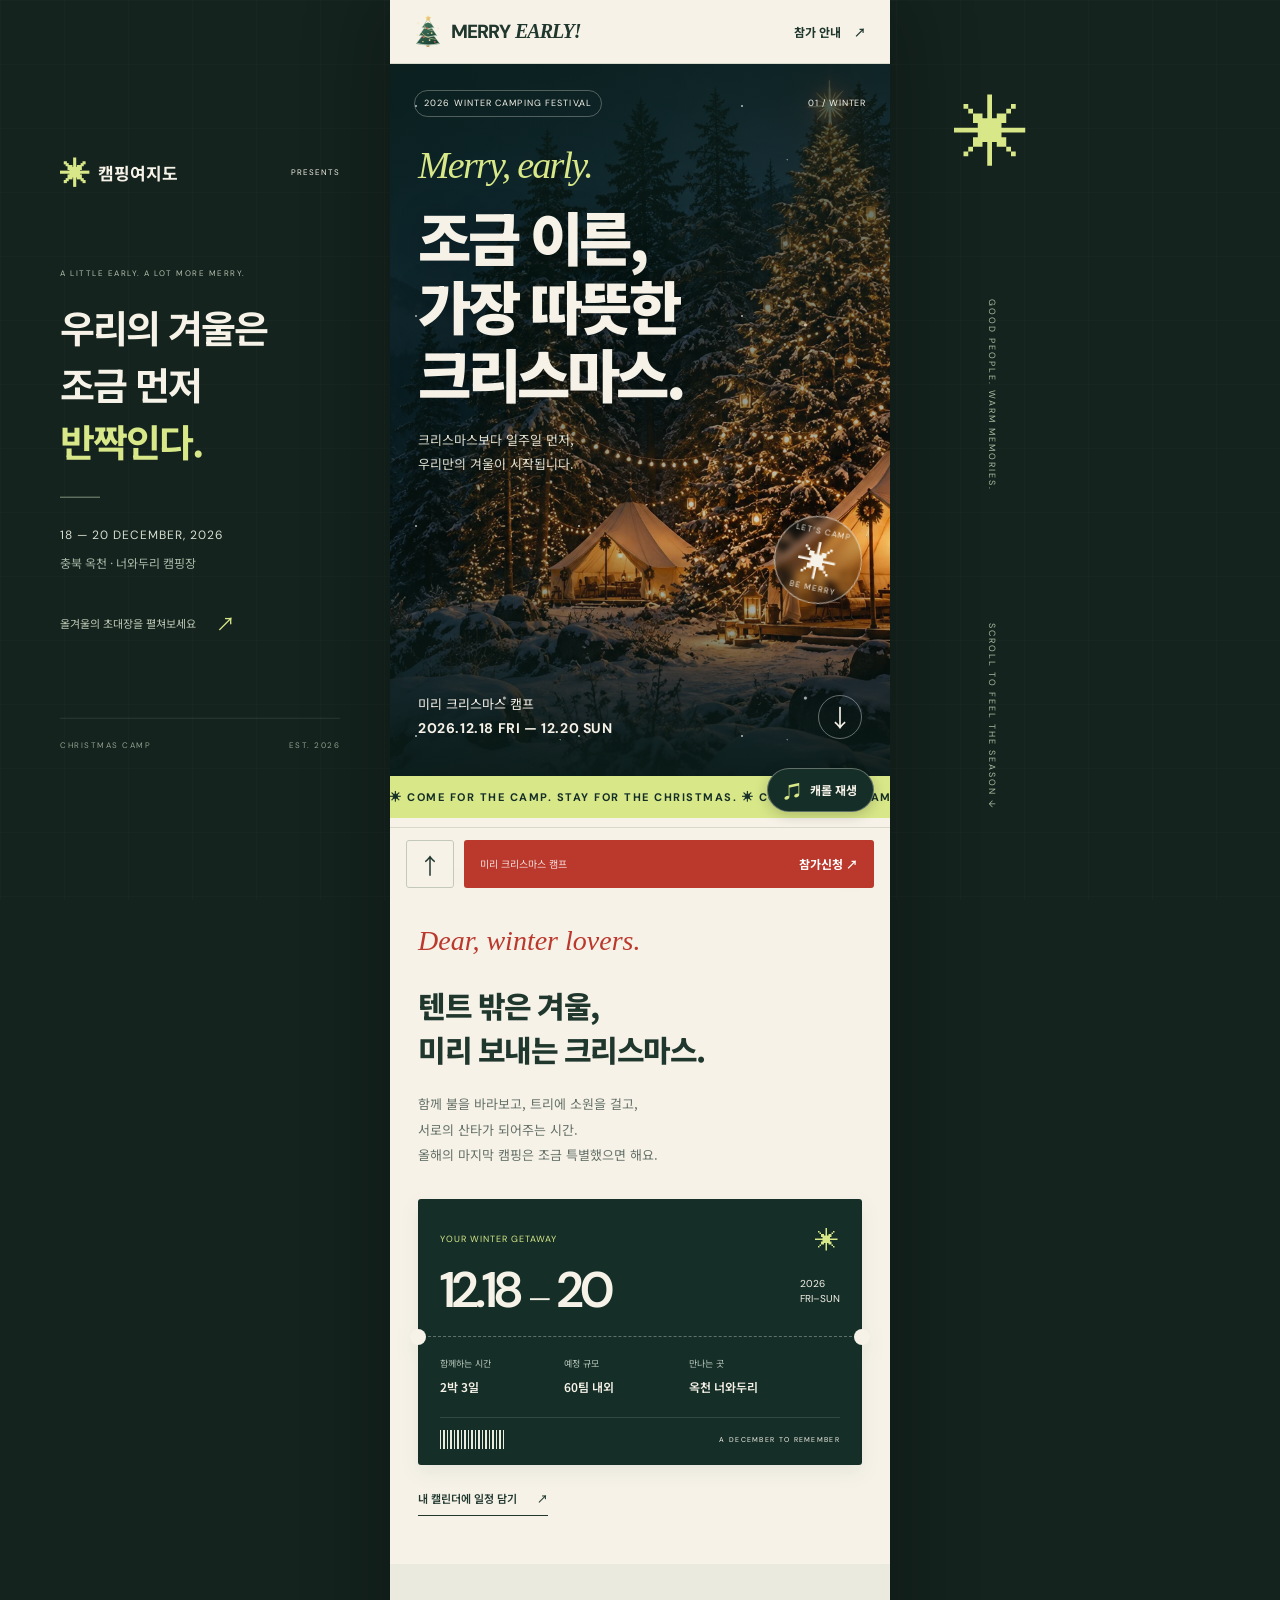
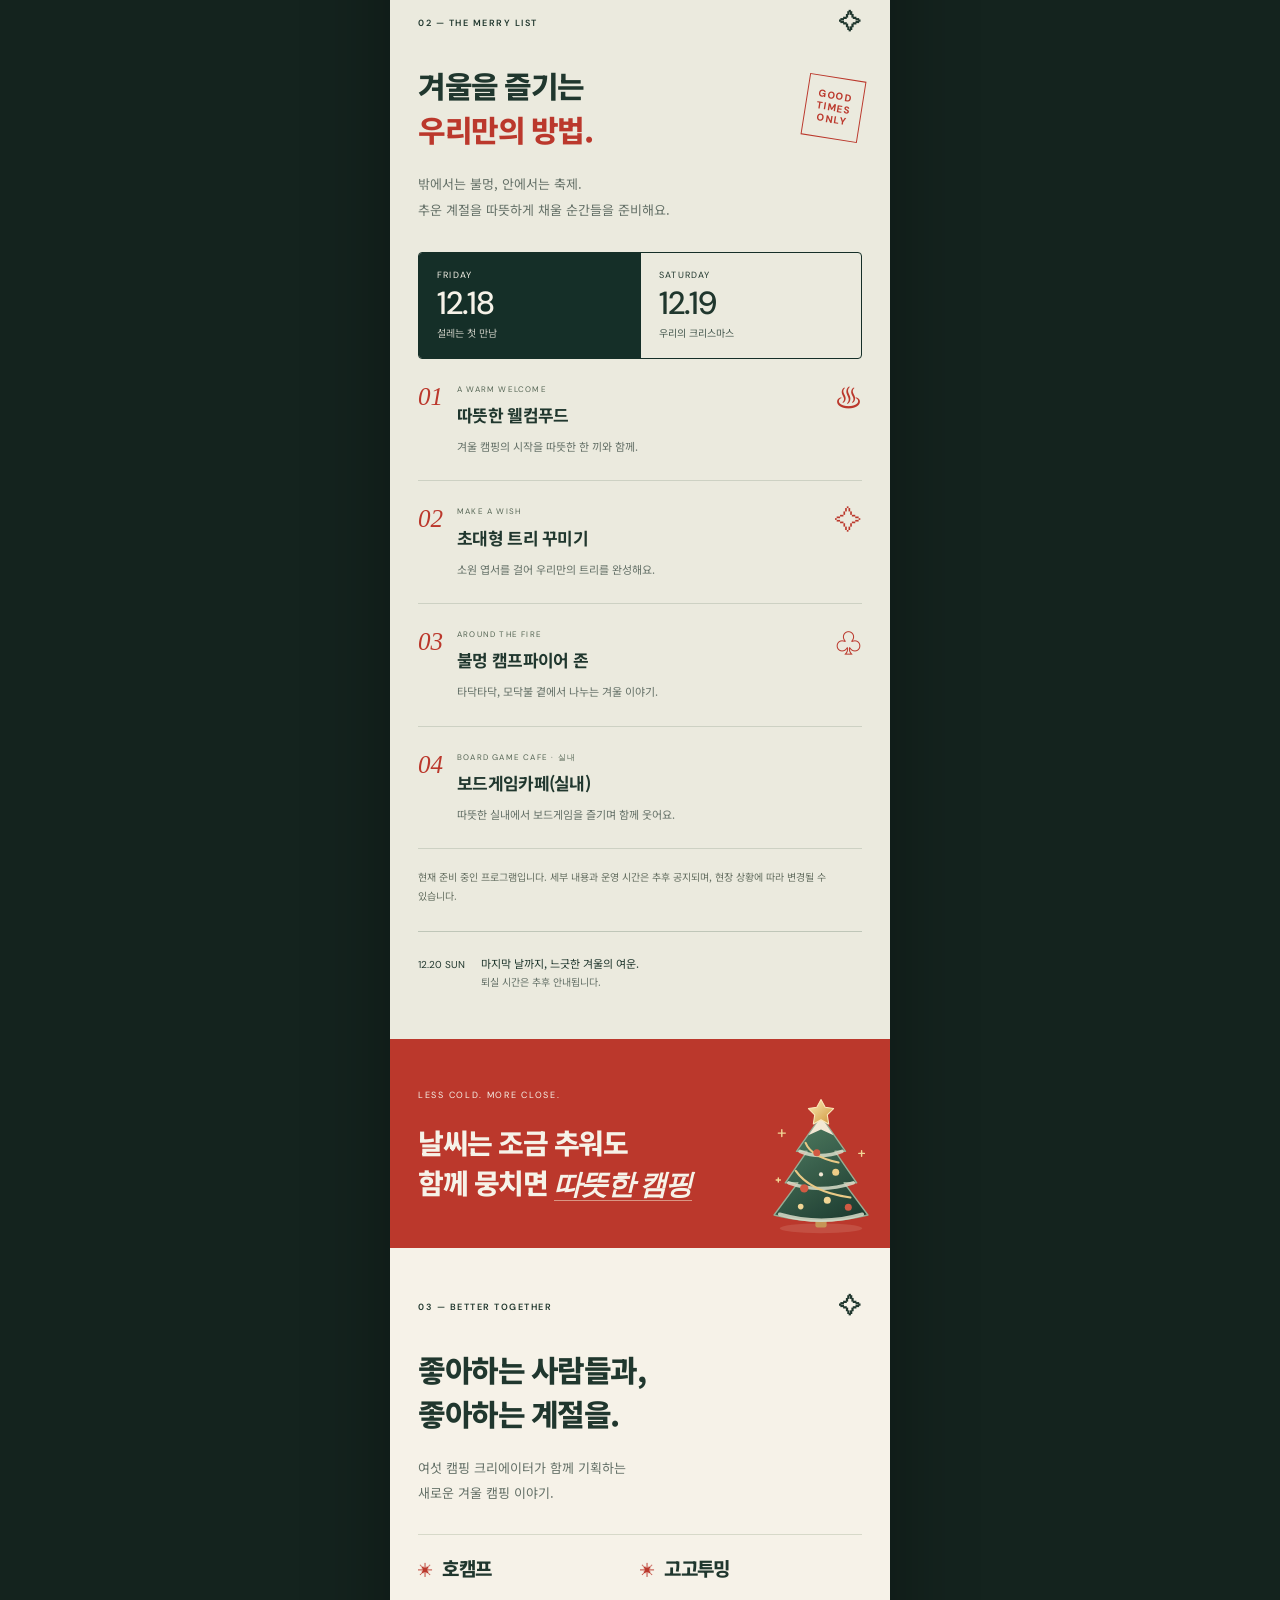
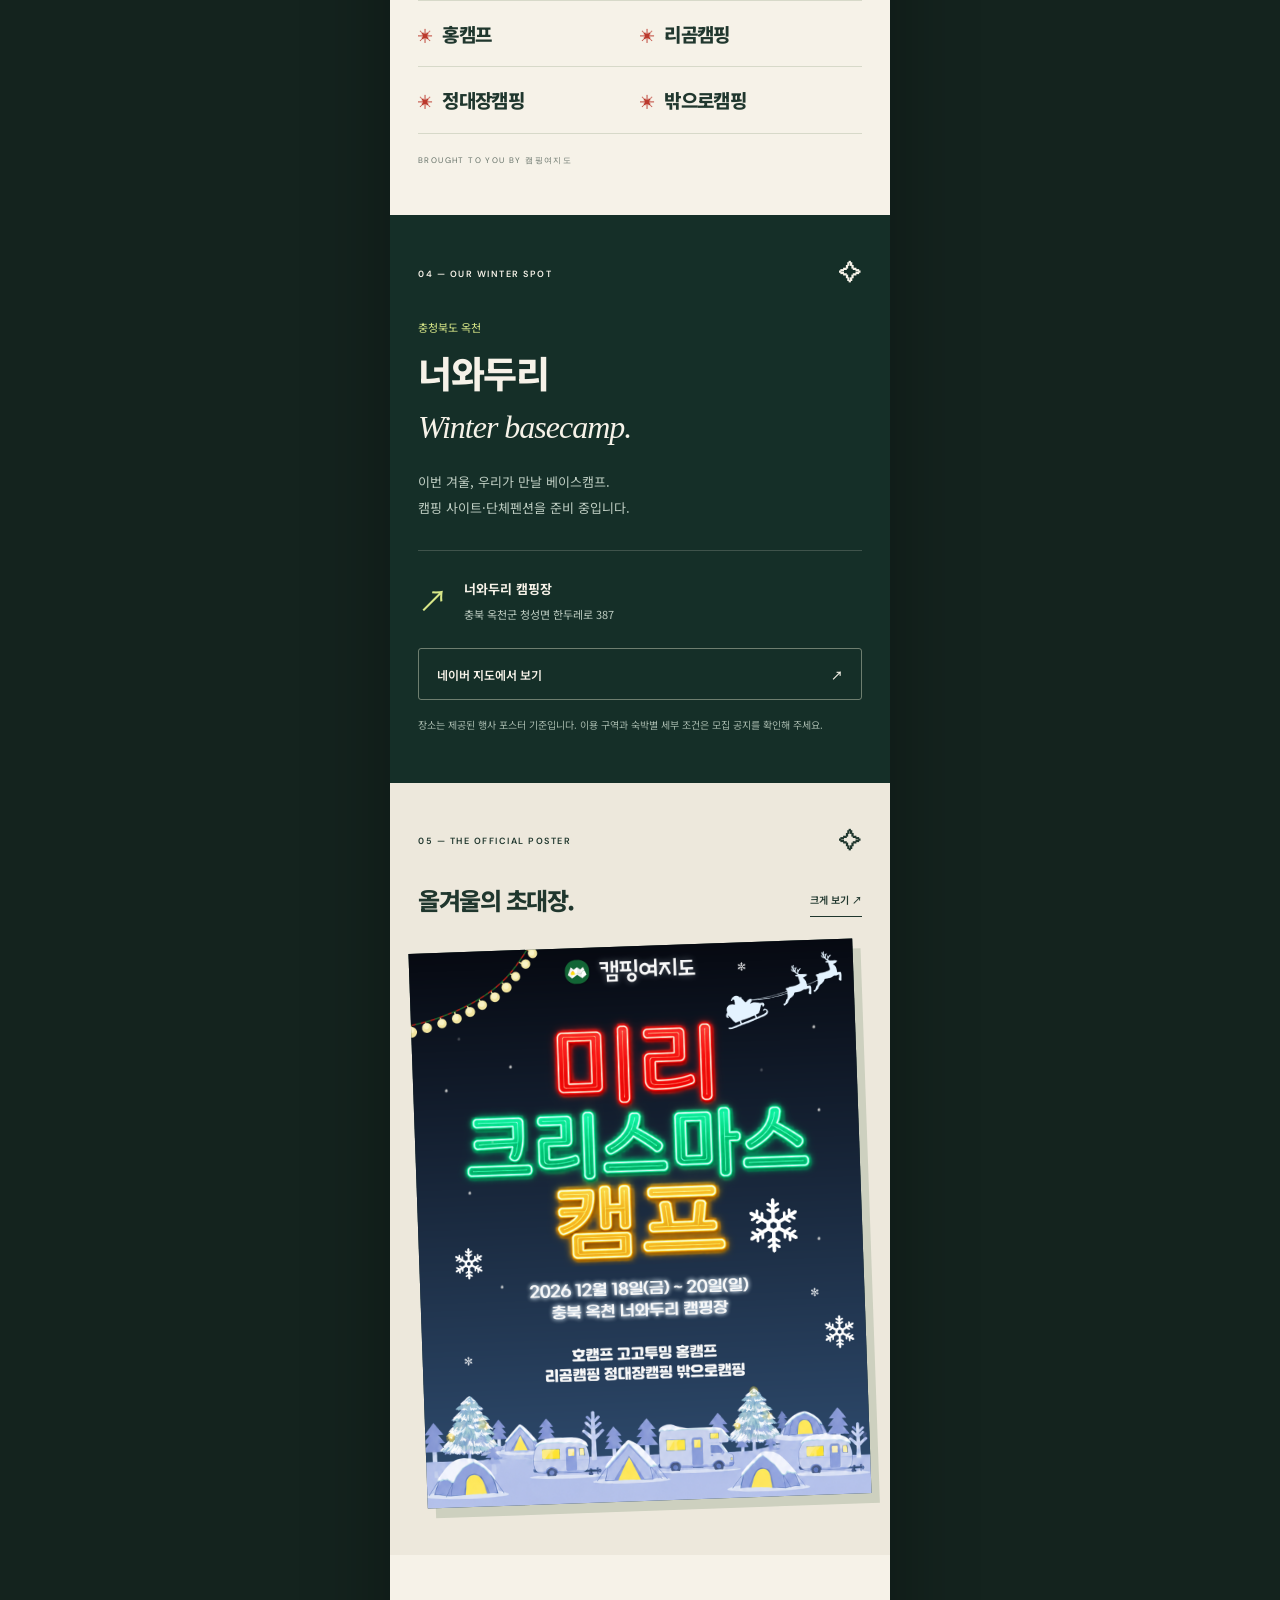
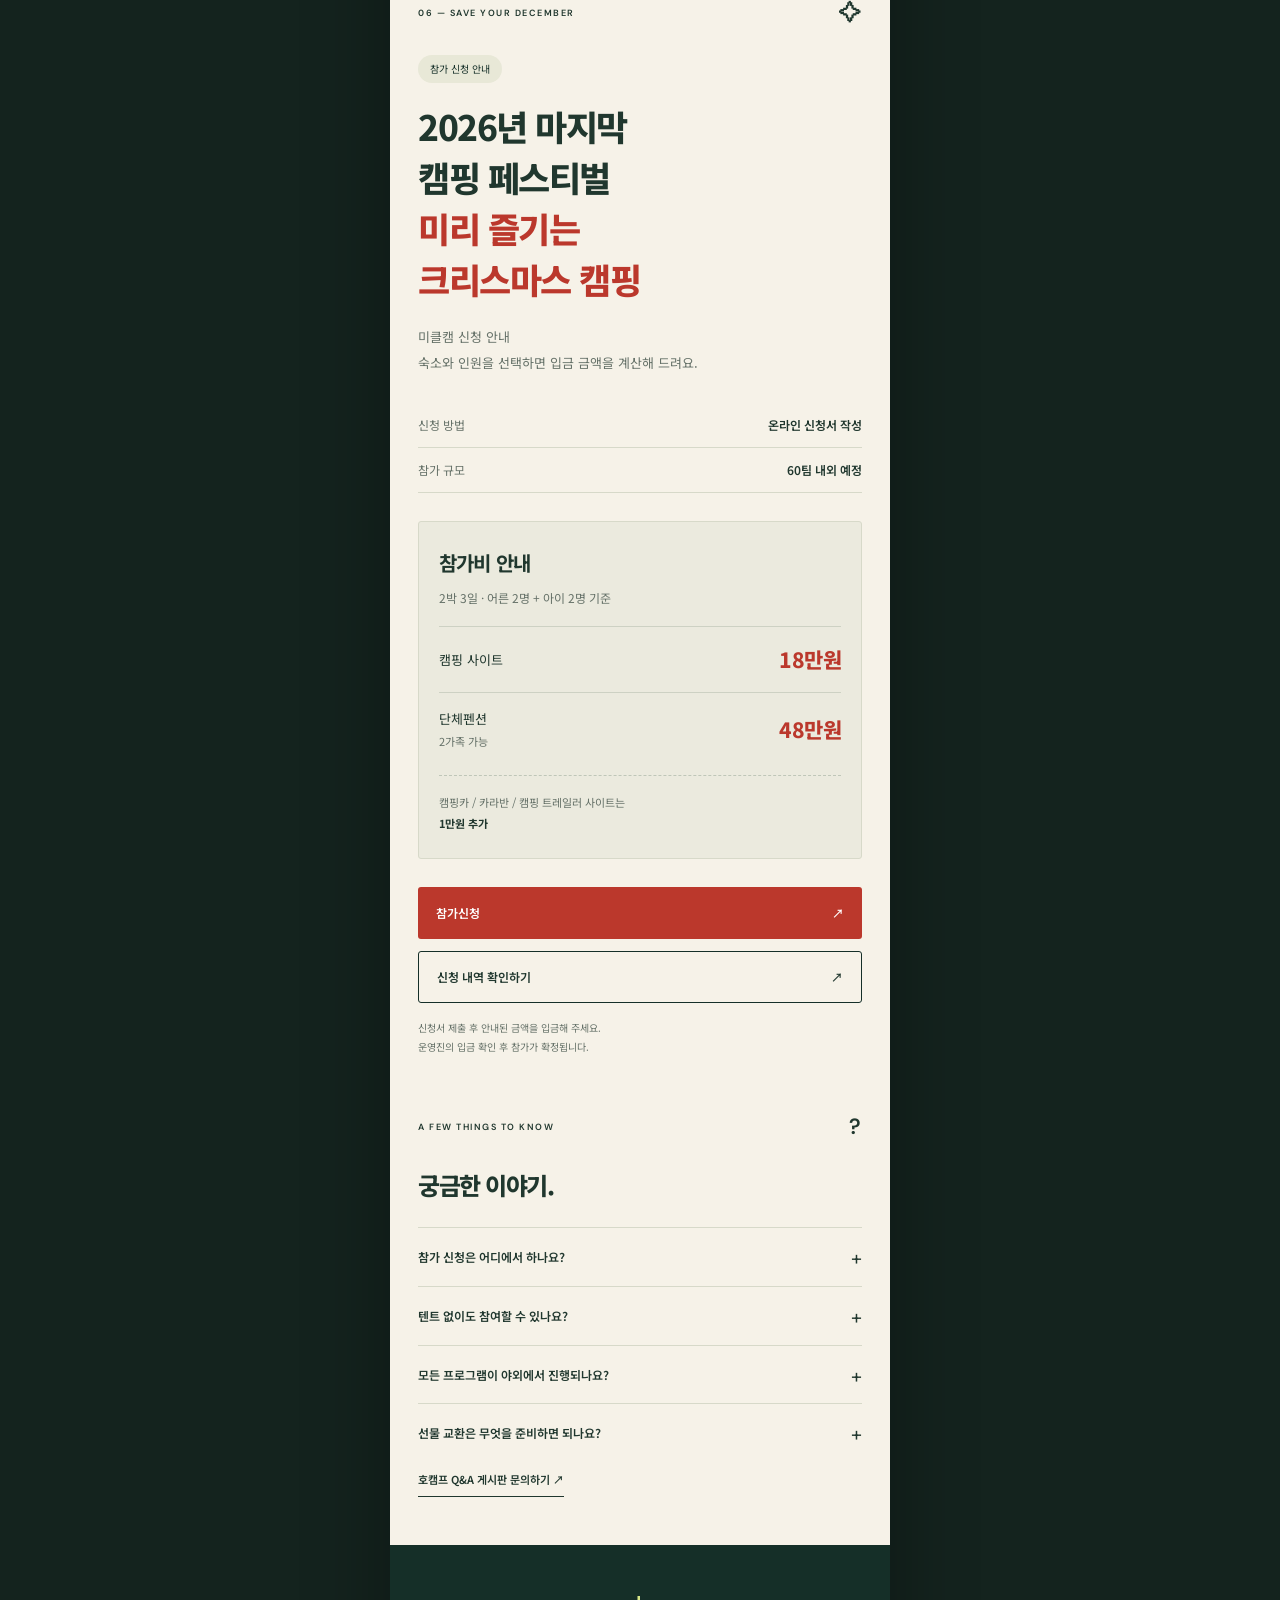
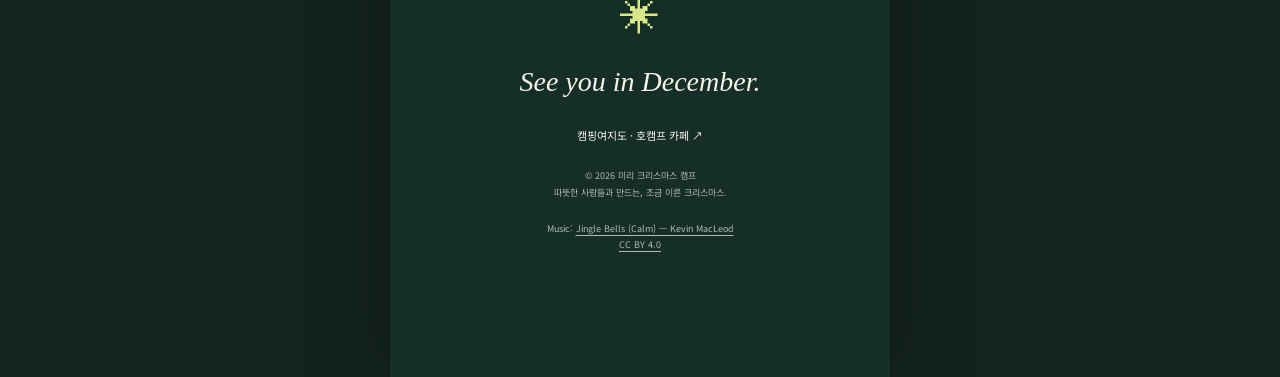
==== index.html @ d1f1465f "fix: clarify camping trailer site fee wording" ====
<!doctype html>
<html lang="ko">
<head>
<meta charset="utf-8"><meta name="viewport" content="width=device-width, initial-scale=1, viewport-fit=cover"><meta name="theme-color" content="#152f28">
<title>미리 크리스마스 캠프 — 2026.12.18–20</title>
<meta name="description" content="조금 이른, 가장 따뜻한 크리스마스. 2026년 12월 18–20일 충북 옥천 너와두리 캠핑장에서 함께하는 겨울 캠핑.">
<meta property="og:title" content="미리 크리스마스 캠프 · 12.18–20"><meta property="og:description" content="크리스마스보다 일주일 먼저, 우리만의 겨울이 시작됩니다."><meta property="og:image" content="https://campingmap.github.io/Xmas/assets/poster-20261102.png"><meta property="og:type" content="website">
<link rel="icon" href="assets/favicon.svg" type="image/svg+xml"><link rel="preload" href="assets/winter-camp.webp" as="image"><link rel="stylesheet" href="style.css?v=20261104-tree"><script src="app.js?v=20261103-carol" defer></script>
</head>
<body>
<a class="skip" href="#main">본문으로 바로가기</a>
<aside class="desktop-note" aria-label="행사 소개">
<a class="brand" href="#home"><span class="brand-symbol" aria-hidden="true">✳︎</span> 캠핑여지도 <span class="mono">PRESENTS</span></a>
<p class="eyebrow">A LITTLE EARLY. A LOT MORE MERRY.</p><p class="desktop-title">우리의 겨울은<br>조금 먼저<br><em>반짝인다.</em></p><div class="desktop-line"></div><p class="desktop-date mono">18 — 20 DECEMBER, 2026</p><p class="desktop-place">충북 옥천 · 너와두리 캠핑장</p><a class="desktop-link" href="#program">올겨울의 초대장을 펼쳐보세요 <span>↗</span></a><div class="desktop-bottom mono">CHRISTMAS CAMP <span>EST. 2026</span></div>
</aside>
<div class="desktop-right" aria-hidden="true"><span class="big-spark">✳︎</span><span>GOOD PEOPLE. WARM MEMORIES.</span><span>SCROLL TO FEEL THE SEASON ↓</span></div>
<div class="phone-site" id="home">
<header class="header"><a href="#home" class="wordmark" aria-label="미리 크리스마스 캠프 처음으로"><img class="tree-icon logo-tree" src="assets/christmas-tree.svg" width="28" height="35" alt="" aria-hidden="true"> MERRY <i>EARLY!</i></a><a class="header-info" href="#join">참가 안내 <span aria-hidden="true">↗</span></a></header>
<main id="main">
<section class="hero" aria-labelledby="hero-title">
<img class="hero-image" src="assets/winter-camp.webp" alt="불빛으로 반짝이는 트리와 텐트가 있는 겨울 숲의 콘셉트 이미지" width="1536" height="1024" fetchpriority="high"><div class="hero-shade"></div><div class="snow" aria-hidden="true"></div>
<div class="hero-top"><span class="pill">2026 WINTER CAMPING FESTIVAL</span><span class="edition mono">01 / WINTER</span></div>
<div class="hero-copy"><p class="script-title">Merry, early.</p><h1 id="hero-title">조금 이른,<br>가장 따뜻한<br><span>크리스마스.</span></h1><p class="hero-sub">크리스마스보다 일주일 먼저,<br>우리만의 겨울이 시작됩니다.</p></div>
<div class="hero-seal" aria-hidden="true"><span>LET’S CAMP</span><b>✳︎</b><span>BE MERRY</span></div>
<div class="hero-bottom"><p>미리 크리스마스 캠프<br><strong class="mono">2026.12.18 FRI — 12.20 SUN</strong></p><a href="#invitation" aria-label="행사 소개로 내려가기">↓</a></div>
</section>
<div class="ribbon" aria-hidden="true"><div>✳︎ COME FOR THE CAMP. STAY FOR THE CHRISTMAS. ✳︎ COME FOR THE CAMP. STAY FOR THE CHRISTMAS.</div></div>
<section class="invitation section" id="invitation"><div class="section-label"><span>01 — THE INVITATION</span><span>✧</span></div><p class="serif intro-serif">Dear, winter lovers.</p><h2>텐트 밖은 겨울,<br>미리 보내는 크리스마스.</h2><p class="body-copy">함께 불을 바라보고, 트리에 소원을 걸고,<br>서로의 산타가 되어주는 시간.<br>올해의 마지막 캠핑은 조금 특별했으면 해요.</p>
<div class="ticket"><div class="ticket-top"><span class="mono">YOUR WINTER GETAWAY</span><span>✳︎</span></div><div class="ticket-date"><strong>12.18<span>—</span>20</strong><span class="mono">2026<br>FRI–SUN</span></div><div class="ticket-dash"></div><dl class="ticket-info"><div><dt>함께하는 시간</dt><dd>2박 3일</dd></div><div><dt>예정 규모</dt><dd>60팀 내외</dd></div><div><dt>만나는 곳</dt><dd>옥천 너와두리</dd></div></dl><div class="ticket-bottom"><span class="barcode" aria-hidden="true"></span><span class="mono">A DECEMBER TO REMEMBER</span></div></div><a class="text-link" href="assets/camp.ics" download>내 캘린더에 일정 담기 <span aria-hidden="true">↗</span></a></section>
<section class="program section" id="program"><div class="section-label"><span>02 — THE MERRY LIST</span><span>✧</span></div><div class="program-heading"><h2>겨울을 즐기는<br><em>우리만의 방법.</em></h2><span class="tiny-stamp">GOOD<br>TIMES<br>ONLY</span></div><p class="body-copy">밖에서는 불멍, 안에서는 축제.<br>추운 계절을 따뜻하게 채울 순간들을 준비해요.</p>
<div class="day-tabs" role="tablist" aria-label="날짜별 프로그램"><button id="tab-friday" role="tab" aria-selected="true" aria-controls="day-friday" tabindex="0"><small>FRIDAY</small><strong>12.18</strong><span>설레는 첫 만남</span></button><button id="tab-saturday" role="tab" aria-selected="false" aria-controls="day-saturday" tabindex="-1"><small>SATURDAY</small><strong>12.19</strong><span>우리의 크리스마스</span></button></div>
<div id="day-friday" role="tabpanel" aria-labelledby="tab-friday" tabindex="0" class="day-panel">
<article class="program-item"><span class="program-no">01</span><div><span class="mono category">A WARM WELCOME</span><h3>따뜻한 웰컴푸드</h3><p>겨울 캠핑의 시작을 따뜻한 한 끼와 함께.</p></div><span class="item-icon" aria-hidden="true">♨</span></article>
<article class="program-item"><span class="program-no">02</span><div><span class="mono category">MAKE A WISH</span><h3>초대형 트리 꾸미기</h3><p>소원 엽서를 걸어 우리만의 트리를 완성해요.</p></div><span class="item-icon" aria-hidden="true">✧</span></article>
<article class="program-item"><span class="program-no">03</span><div><span class="mono category">AROUND THE FIRE</span><h3>불멍 캠프파이어 존</h3><p>타닥타닥, 모닥불 곁에서 나누는 겨울 이야기.</p></div><span class="item-icon" aria-hidden="true">♧</span></article>
<article class="program-item"><span class="program-no">04</span><div><span class="mono category">BOARD GAME CAFE · 실내</span><h3>보드게임카페(실내)</h3><p>따뜻한 실내에서 보드게임을 즐기며 함께 웃어요.</p></div></article></div>
<div id="day-saturday" role="tabpanel" aria-labelledby="tab-saturday" tabindex="0" class="day-panel" hidden>
<article class="program-item"><span class="program-no">01</span><div><span class="mono category">PLAY TOGETHER · 실내</span><h3>미니운동회</h3><p>함께 웃고 움직이며 겨울의 온도를 높여요.</p></div></article>
<article class="program-item"><span class="program-no">02</span><div><span class="mono category">CHRISTMAS FINDS · 실내</span><h3>크리스마스 마켓</h3><p>구경하는 재미까지 가득한 작은 크리스마스.</p></div></article>
<article class="program-item"><span class="program-no">03</span><div><span class="mono category">THE TABLE IS READY</span><h3>BBQ 파티</h3><p>맛있는 음식과 함께 무르익는 캠핑의 밤.</p></div></article>
<article class="program-item"><span class="program-no">04</span><div><span class="mono category">A LITTLE MAGIC · 실내</span><h3>마술 공연</h3><p>아이도 어른도, 함께 놀라는 마법 같은 순간.</p></div></article>
<article class="program-item"><span class="program-no">05</span><div><span class="mono category">BE SOMEONE’S SANTA</span><h3>크리스마스 선물 교환</h3><p>서로의 산타가 되어 마음을 나눠요.</p></div></article>
<article class="program-item"><span class="program-no">06</span><div><span class="mono category">ONE MORE WARM NIGHT</span><h3>불멍 캠프파이어 존</h3><p>함께여서 더 따뜻한 두 번째 겨울밤.</p></div></article>
<article class="program-item"><span class="program-no">07</span><div><span class="mono category">BOARD GAME CAFE · 실내</span><h3>보드게임카페(실내)</h3><p>따뜻한 실내에서 보드게임을 즐기며 함께 웃어요.</p></div></article></div>
<p class="program-notice">현재 준비 중인 프로그램입니다. 세부 내용과 운영 시간은 추후 공지되며, 현장 상황에 따라 변경될 수 있습니다.</p><div class="sunday"><span class="mono">12.20 SUN</span><p>마지막 날까지, 느긋한 겨울의 여운.<br><small>퇴실 시간은 추후 안내됩니다.</small></p></div></section>
<section class="interlude" id="winter-message" aria-label="겨울 캠핑 초대 문구"><div><span class="mono">LESS COLD. MORE CLOSE.</span><p>날씨는 조금 추워도<br>함께 뭉치면 <em>따뜻한 캠핑</em></p><img class="interlude-tree" src="assets/christmas-tree.svg" width="160" height="200" alt="" aria-hidden="true" loading="lazy"></div></section>
<section class="hosts section" id="hosts"><div class="section-label"><span>03 — BETTER TOGETHER</span><span>✧</span></div><h2>좋아하는 사람들과,<br>좋아하는 계절을.</h2><p class="body-copy">여섯 캠핑 크리에이터가 함께 기획하는<br>새로운 겨울 캠핑 이야기.</p><ul class="host-list"><li>호캠프</li><li>고고투밍</li><li>홍캠프</li><li>리곰캠핑</li><li>정대장캠핑</li><li>밖으로캠핑</li></ul><p class="host-credit mono">BROUGHT TO YOU BY 캠핑여지도</p></section>
<section class="venue section" id="venue"><div class="section-label"><span>04 — OUR WINTER SPOT</span><span>✧</span></div><span class="venue-label">충청북도 옥천</span><h2>너와두리<br><span class="serif">Winter basecamp.</span></h2><p class="body-copy">이번 겨울, 우리가 만날 베이스캠프.<br>캠핑 사이트·단체펜션을 준비 중입니다.</p><div class="venue-address"><span aria-hidden="true">↗</span><div><strong>너와두리 캠핑장</strong><p>충북 옥천군 청성면 한두레로 387</p></div></div><a class="button button-outline" href="https://map.naver.com/p/search/%EB%84%88%EC%99%80%EB%91%90%EB%A6%AC%EC%BA%A0%ED%95%91%EC%9E%A5" target="_blank" rel="noopener noreferrer">네이버 지도에서 보기 <span aria-hidden="true">↗</span></a><p class="fine-print">장소는 제공된 행사 포스터 기준입니다. 이용 구역과 숙박별 세부 조건은 모집 공지를 확인해 주세요.</p></section>
<section class="poster-section section"><div class="section-label"><span>05 — THE OFFICIAL POSTER</span><span>✧</span></div><div class="poster-heading"><h2>올겨울의 초대장.</h2><button class="text-link" id="poster-open" type="button">크게 보기 ↗</button></div><button class="poster-button" type="button" aria-label="공식 포스터 크게 보기"><img src="assets/poster-20261102.png" alt="미리 크리스마스 캠프 공식 포스터. 2026년 12월 18일부터 20일까지, 충북 옥천 너와두리 캠핑장. 호캠프·고고투밍·홍캠프·리곰캠핑·정대장캠핑·밖으로캠핑과 함께합니다." width="1080" height="1350" loading="lazy"></button></section>
<section class="join section" id="join"><div class="section-label"><span>06 — SAVE YOUR DECEMBER</span><span>✧</span></div><span class="join-badge">참가 신청 안내</span><h2>2026년 마지막<br>캠핑 페스티벌<br><em>미리 즐기는<br>크리스마스 캠핑</em></h2><p class="body-copy">미클캠 신청 안내<br>숙소와 인원을 선택하면 입금 금액을 계산해 드려요.</p><dl class="join-details"><div><dt>신청 방법</dt><dd>온라인 신청서 작성</dd></div><div><dt>참가 규모</dt><dd>60팀 내외 예정</dd></div></dl><div class="participation-fees"><h3>참가비 안내</h3><p class="fee-basis">2박 3일 · 어른 2명 + 아이 2명 기준</p><dl class="fee-list"><div><dt>캠핑 사이트</dt><dd>18만원</dd></div><div><dt>단체펜션 <small>2가족 가능</small></dt><dd>48만원</dd></div></dl><p class="fee-extra">캠핑카 / 카라반 / 캠핑 트레일러 사이트는<br><strong>1만원 추가</strong></p></div><a class="button button-red" href="register.html">참가신청 <span aria-hidden="true">↗</span></a><a class="button lookup-link" href="application.html">신청 내역 확인하기 <span aria-hidden="true">↗</span></a><p class="fine-print">신청서 제출 후 안내된 금액을 입금해 주세요.<br>운영진의 입금 확인 후 참가가 확정됩니다.</p></section>
<section class="faq section"><div class="section-label"><span>A FEW THINGS TO KNOW</span><span>?</span></div><h2>궁금한 이야기.</h2><details><summary>참가 신청은 어디에서 하나요?</summary><p>위의 참가 신청 버튼에서 신청서를 작성할 수 있습니다. 숙소와 인원을 선택하면 입금 예정 금액을 확인할 수 있습니다. 신청서 제출 후 입금 안내를 확인해 주세요.</p></details><details><summary>텐트 없이도 참여할 수 있나요?</summary><p>텐트 없이 이용할 수 있는 단체펜션은 48만원입니다. 단체펜션은 2가족 이용이 가능합니다. 숙박별 수량과 예약 조건은 모집 공지를 확인해 주세요.</p><p>부득이하게 자녀 나이가 어려 숙소가 필요한 경우 호캠프 Q&amp;A 게시판으로 문의 부탁드려요.<br><a class="text-link" href="https://cafe.naver.com/f-e/cafes/30946666/menus/34?viewType=L" target="_blank" rel="noopener noreferrer">호캠프 Q&amp;A 게시판 문의하기 ↗</a></p></details><details><summary>모든 프로그램이 야외에서 진행되나요?</summary><p>보드게임카페는 1일차와 2일차 모두 실내에서 진행됩니다. 미니운동회, 크리스마스 마켓, 마술 공연도 실내 프로그램으로 준비 중입니다. 캠프파이어 등 야외 프로그램도 함께 진행할 예정입니다.</p></details><details><summary>선물 교환은 무엇을 준비하면 되나요?</summary><p>자녀 1명당 1만원 상당의 선물을 내용물이 보이지 않게 포장 부탁드립니다.</p></details><p><a class="text-link" href="https://cafe.naver.com/f-e/cafes/30946666/menus/34?viewType=L" target="_blank" rel="noopener noreferrer">호캠프 Q&amp;A 게시판 문의하기 ↗</a></p></section>
</main>
<footer class="footer"><span class="footer-star" aria-hidden="true">✳︎</span><p class="serif">See you in December.</p><a href="https://cafe.naver.com/hocamp" target="_blank" rel="noopener noreferrer">캠핑여지도 · 호캠프 카페 ↗</a><small>© 2026 미리 크리스마스 캠프<br>따뜻한 사람들과 만드는, 조금 이른 크리스마스.</small><p class="music-credit">Music: <a href="https://incompetech.com/music/royalty-free/index.html?isrc=USUAN1100188" target="_blank" rel="noopener noreferrer">Jingle Bells (Calm) — Kevin MacLeod</a><br><a href="https://creativecommons.org/licenses/by/4.0/" target="_blank" rel="noopener noreferrer">CC BY 4.0</a></p></footer>
<div class="bottom-bar"><a href="#home" class="bottom-home" aria-label="맨 위로"><span aria-hidden="true">↑</span></a><a class="bottom-cta" href="register.html"><span>미리 크리스마스 캠프</span><strong>참가신청 ↗</strong></a></div>
</div>
<audio id="camp-carol" src="assets/jingle-bells-calm.mp3" loop preload="none" playsinline></audio>
<button id="music-toggle" class="music-toggle" type="button" aria-controls="camp-carol" aria-pressed="false" hidden><span aria-hidden="true">♫</span> <span id="music-label">캐롤 재생</span></button>
<p id="music-status" class="sr-only" role="status"></p>
<dialog id="poster-dialog" aria-label="공식 행사 포스터"><button class="dialog-close" type="button" aria-label="포스터 닫기">닫기 ×</button><img src="assets/poster-20261102.png" alt="미리 크리스마스 캠프 공식 포스터" width="1080" height="1350"></dialog>
</body></html>
---- style.css ----
@import url('https://fonts.googleapis.com/css2?family=DM+Sans:wght@400;500;600;700&family=Noto+Sans+KR:wght@400;500;600;700;800;900&display=swap');
:root{--pine:#152f28;--dark:#10241e;--cream:#f6f2e8;--paper:#fffcf4;--red:#bb382c;--lime:#d8e788;--ink:#20372e;--muted:#657168;--line:#d7d9c9;--shell:500px;--serif:Georgia,'Times New Roman',serif}
*{box-sizing:border-box}html{scroll-behavior:smooth;scroll-padding-top:82px}body{margin:0;background:#14231e;color:var(--ink);font-family:'Noto Sans KR',sans-serif;font-size:14px;line-height:1.65;word-break:keep-all}button,a{-webkit-tap-highlight-color:transparent}a{color:inherit;text-decoration:none}button{font:inherit;color:inherit;cursor:pointer;border:0}button:focus-visible,a:focus-visible,summary:focus-visible,[tabindex]:focus-visible{outline:3px solid #dd8837;outline-offset:4px}img{display:block;max-width:100%;height:auto}h1,h2,h3,p{margin:0}h2{font-size:30px;line-height:1.45;letter-spacing:-1.5px;font-weight:800}em{font-style:normal;color:var(--red)}.mono,.section-label,.pill,.category{font-family:'DM Sans',sans-serif}.serif{font-family:var(--serif);font-style:italic}.skip{position:fixed;top:-100px;left:20px;background:white;padding:12px;z-index:100}.skip:focus{top:8px}body:before{content:'';position:fixed;inset:0;z-index:-1;pointer-events:none;background-image:linear-gradient(#e5f0d505 1px,transparent 1px),linear-gradient(90deg,#e5f0d505 1px,transparent 1px);background-size:64px 64px}.phone-site{max-width:var(--shell);margin:auto;background:var(--cream);box-shadow:0 0 80px #0005;position:relative}.header{position:sticky;top:0;z-index:20;height:64px;background:var(--cream);padding:0 24px;display:flex;align-items:center;justify-content:space-between;border-bottom:1px solid var(--line)}.wordmark{font-family:'DM Sans',sans-serif;font-weight:800;letter-spacing:-1px;font-size:19px;display:flex;gap:5px;align-items:center}.wordmark>span{font-size:30px;color:var(--red);margin-right:4px}.wordmark i{font-family:var(--serif);font-size:20px}.header-info{font-size:12px;font-weight:700;padding:12px 0}.header-info span{margin-left:10px}.desktop-note,.desktop-right{display:none}.hero{position:relative;min-height:712px;color:var(--cream);background:#0e2223;overflow:hidden}.hero-image{position:absolute;inset:0;width:100%;height:100%;object-fit:cover;object-position:66% center}.hero-shade{position:absolute;inset:0;background:linear-gradient(180deg,#0b201bc7 0%,#0c232256 48%,#0a21180a 67%,#0a1c19eb 100%),linear-gradient(90deg,#0b201b6b,transparent)}.hero-top{position:relative;display:flex;align-items:center;justify-content:space-between;padding:26px 24px 0;gap:8px}.pill{border:1px solid #f6f2e84d;border-radius:40px;padding:5px 9px;font-size:9px;letter-spacing:1.1px}.edition{font-size:9px;letter-spacing:.8px}.hero-copy{position:relative;padding:26px 28px 0}.script-title{font-family:var(--serif);font-style:italic;font-size:38px;line-height:1.2;color:var(--lime);margin-bottom:14px;letter-spacing:-1.8px}.hero h1{font-size:clamp(40px,11.2vw,58px);line-height:1.18;letter-spacing:-3.5px;font-weight:900;text-shadow:0 2px 28px #0005}.hero h1 span{color:var(--cream)}.hero-sub{margin-top:20px;line-height:1.9;font-size:13px;color:#f8f5e4e6}.hero-seal{position:absolute;right:28px;bottom:172px;width:88px;height:88px;border-radius:50%;border:1px solid #f6f2e8a6;display:flex;align-items:center;justify-content:center;flex-direction:column;transform:rotate(12deg);color:var(--cream);background:#182f2a30;backdrop-filter:blur(3px)}.hero-seal span{font-family:'DM Sans',sans-serif;font-size:8px;letter-spacing:1px}.hero-seal b{font-size:40px;font-weight:400;line-height:1.1}.hero-bottom{position:absolute;bottom:34px;left:28px;right:28px;display:flex;justify-content:space-between;align-items:center;font-size:13px}.hero-bottom strong{font-size:14px;line-height:2;letter-spacing:.6px}.hero-bottom a{height:44px;width:44px;border-radius:50%;border:1px solid #ffffff60;display:grid;place-items:center;font-size:24px}.image-caption{position:absolute;bottom:8px;left:28px;font-size:8px;color:#fff9}.snow{position:absolute;inset:0;background-image:radial-gradient(1.5px 1.5px at 16% 20%,#fff8 50%,transparent),radial-gradient(1px 1px at 75% 33%,#fff6 50%,transparent),radial-gradient(2px 2px at 38% 70%,#fff9 50%,transparent);background-size:163px 210px,227px 290px,301px 373px;animation:snowfall 25s linear infinite;pointer-events:none}@keyframes snowfall{to{background-position:0 420px,0 580px,0 746px}}.ribbon{background:var(--lime);color:var(--pine);overflow:hidden;padding:12px 0;font-family:'DM Sans',sans-serif;font-size:11px;font-weight:700;letter-spacing:1.5px}.ribbon>div{white-space:nowrap;width:max-content;animation:ribbon 35s linear infinite}@keyframes ribbon{to{transform:translateX(-50%)}}
.section{padding:48px 28px}.section-label{display:flex;justify-content:space-between;align-items:center;font-size:9px;letter-spacing:1.5px;font-weight:600;margin-bottom:30px}.section-label>span:last-child{font-size:22px;line-height:1}.intro-serif{font-size:28px;color:var(--red);margin-bottom:20px}.body-copy{font-size:13px;line-height:1.95;color:var(--muted);margin-top:20px}.ticket{margin-top:32px;background:var(--pine);color:var(--cream);padding:20px 22px 16px;position:relative;filter:drop-shadow(0 7px 9px #17332a10);border-radius:3px}.ticket-top{display:flex;justify-content:space-between;align-items:center;font-size:9px;letter-spacing:1px;color:var(--lime)}.ticket-top>span:last-child{font-size:24px}.ticket-date{display:flex;align-items:center;justify-content:space-between;gap:8px;margin:8px 0 22px}.ticket-date>strong{font:50px/.95 'DM Sans',sans-serif;letter-spacing:-3px;font-weight:600}.ticket-date>strong span{font-weight:400;font-size:27px;margin:0 8px}.ticket-date>.mono{font-size:10px;line-height:1.5}.ticket-dash{height:1px;border-top:1px dashed #ffffff50;position:relative;margin:0 -22px}.ticket-dash:before,.ticket-dash:after{content:'';position:absolute;width:16px;height:16px;border-radius:50%;background:var(--cream);top:-8px}.ticket-dash:before{left:-8px}.ticket-dash:after{right:-8px}.ticket-info{display:grid;grid-template-columns:1fr 1fr 1.3fr;gap:8px;margin:20px 0}.ticket-info dt{font-size:9px;color:#bbc9be;margin-bottom:5px}.ticket-info dd{margin:0;font-size:12px;font-weight:600}.ticket-bottom{border-top:1px solid #ffffff20;padding-top:12px;display:flex;justify-content:space-between;align-items:center;gap:12px}.ticket-bottom>.mono{font-size:7px;letter-spacing:1.3px}.barcode{width:66px;height:19px;background:repeating-linear-gradient(90deg,#e9ecdc 0px,#e9ecdc 1px,transparent 1px,transparent 3px,#e9ecdc 3px,#e9ecdc 5px,transparent 5px,transparent 7px)}.text-link{display:inline-flex;gap:20px;font-size:11px;font-weight:600;border-bottom:1px solid var(--ink);padding:8px 0;background:none}.invitation>.text-link{margin-top:16px}
.program{background:#ebeade}.program-heading{display:flex;justify-content:space-between;gap:10px;align-items:center}.tiny-stamp{font:10px/1.2 'DM Sans',sans-serif;font-weight:700;letter-spacing:1px;border:1px solid var(--red);color:var(--red);padding:12px 10px;transform:rotate(9deg);text-align:center}.day-tabs{display:grid;grid-template-columns:1fr 1fr;margin-top:30px;border:1px solid var(--pine);border-radius:4px;overflow:hidden}.day-tabs button{display:flex;flex-direction:column;align-items:flex-start;background:transparent;padding:16px 18px;gap:3px;text-align:left}.day-tabs button+button{border-left:1px solid var(--pine)}.day-tabs button[aria-selected=true]{background:var(--pine);color:var(--cream)}.day-tabs small{font:9px 'DM Sans',sans-serif;letter-spacing:1.2px}.day-tabs strong{font:32px/1.2 'DM Sans',sans-serif;font-weight:500;letter-spacing:-1px}.day-tabs span{font-size:10px;opacity:.8}.program-item{display:flex;align-items:flex-start;gap:14px;padding:24px 0;border-bottom:1px solid #cdd1c3}.program-no{font:italic 25px var(--serif);color:var(--red);line-height:1.1;min-width:25px}.category{font-size:8px;letter-spacing:1.2px;color:#576756;display:block;margin-bottom:5px}.program-item h3{font-size:17px;font-weight:700;letter-spacing:-.7px}.program-item p{font-size:11px;line-height:1.85;color:var(--muted);margin-top:7px}.item-icon{font-size:27px;color:var(--red);margin-left:auto;line-height:1}.program-notice{font-size:10px;line-height:1.9;color:#656f61;margin-top:18px}.sunday{display:flex;gap:16px;align-items:flex-start;margin-top:26px;padding-top:22px;border-top:1px solid #bfc6b8}.sunday>.mono{font-size:10px;white-space:nowrap;padding-top:3px}.sunday p{font-size:11px}.sunday small{color:var(--muted);font-size:10px}.interlude{background:var(--red);color:var(--cream);padding:42px 28px;position:relative;overflow:hidden}.interlude .mono{font-size:9px;letter-spacing:1.7px}.interlude p{font-size:clamp(22px,6vw,30px);font-weight:800;line-height:1.45;letter-spacing:-1.5px;margin-top:18px}.interlude em{font-family:var(--serif);font-style:italic;color:var(--cream);border-bottom:1px solid #f8f4db80}.interlude-star{font-size:170px;position:absolute;right:-20px;bottom:-52px;color:#f7efda1c;line-height:1.3}
.host-list{list-style:none;display:grid;grid-template-columns:1fr 1fr;margin:28px 0 0;padding:0;border-top:1px solid var(--line)}.host-list li{font-size:19px;font-weight:800;letter-spacing:-.7px;padding:17px 0;border-bottom:1px solid var(--line)}.host-list li:before{content:'✳\FE0E';font-weight:400;color:var(--red);font-size:15px;margin-right:10px}.host-credit{font-size:8px;letter-spacing:1.4px;margin-top:20px;color:var(--muted)}.venue{background:var(--pine);color:var(--cream)}.venue-label{font-size:11px;color:var(--lime);display:inline-block;margin-bottom:12px}.venue h2{font-size:37px;line-height:1.35}.venue h2 .serif{font-size:32px;font-weight:400;letter-spacing:-1px}.venue .body-copy{color:#becdc2}.venue-address{margin-top:30px;padding-top:24px;border-top:1px solid #f5f0dc30;display:flex;align-items:center;gap:16px}.venue-address>span{font-size:30px;color:var(--lime)}.venue-address strong{font-size:13px}.venue-address p{font-size:11px;color:#becdc2;margin-top:5px}.button{display:flex;align-items:center;justify-content:space-between;gap:12px;font-size:12px;font-weight:600;min-height:52px;padding:14px 18px;border-radius:3px}.button-outline{border:1px solid #f2f5d966;margin-top:24px}.fine-print{font-size:10px;line-height:1.85;margin-top:16px;color:var(--muted)}.venue .fine-print{color:#a7b9ad}.poster-section{background:#ede8dc}.poster-heading{display:flex;align-items:center;justify-content:space-between;gap:14px;margin-bottom:28px}.poster-heading h2{font-size:24px}.poster-heading .text-link{white-space:nowrap;font-size:10px}.poster-button{padding:0;background:var(--pine);width:100%;transform:rotate(-2deg);box-shadow:8px 10px 0 #cdd0bf;transition:transform .25s}.poster-button:hover{transform:rotate(0)}.poster-button img{width:100%;height:auto}.join-badge{display:inline-block;background:#e8e8d7;color:var(--pine);border-radius:30px;font-size:10px;padding:6px 12px;margin-bottom:18px}.join h2{font-size:35px}.join-details{margin:28px 0}.join-details>div{display:flex;justify-content:space-between;padding:12px 0;border-bottom:1px solid var(--line);font-size:12px}.join-details dt{color:var(--muted)}.join-details dd{margin:0;font-weight:600}.button-red{background:var(--red);color:white}.faq{padding-top:12px}.faq h2{font-size:24px;margin-bottom:24px}.faq details{border-top:1px solid var(--line)}.faq details:last-child{border-bottom:1px solid var(--line)}.faq summary{font-size:12px;font-weight:600;cursor:pointer;list-style:none;padding:19px 22px 19px 0;position:relative}.faq summary::-webkit-details-marker{display:none}.faq summary:after{content:'+';position:absolute;right:0;font:20px/1 'DM Sans',sans-serif;font-weight:400;top:20px}.faq details[open] summary:after{content:'−'}.faq details p{font-size:12px;line-height:1.9;color:var(--muted);padding-bottom:20px}.footer{background:var(--pine);color:var(--cream);padding:36px 28px 124px;text-align:center}.footer-star{font-size:40px;color:var(--lime)}.footer>.serif{font-size:28px;margin:12px 0 18px}.footer>a{font-size:11px}.footer small{display:block;font-size:9px;line-height:1.9;color:#aebcb1;margin-top:20px}
.bottom-bar{position:fixed;bottom:0;left:50%;transform:translateX(-50%);width:min(100%,var(--shell));z-index:30;background:#f6f2e8f5;backdrop-filter:blur(10px);padding:12px 16px calc(12px + env(safe-area-inset-bottom));display:flex;gap:10px;border-top:1px solid var(--line)}.bottom-home{display:grid;place-items:center;border:1px solid #c4c8b8;border-radius:3px;width:48px;flex-shrink:0;font-size:22px}.bottom-cta{display:flex;align-items:center;justify-content:space-between;gap:12px;background:var(--red);color:white;min-height:48px;border-radius:3px;padding:12px 16px;flex:1}.bottom-cta span{font-size:10px;opacity:.85}.bottom-cta strong{font-size:12px;white-space:nowrap}dialog{border:0;padding:40px 10px 10px;background:var(--pine);color:white;max-width:min(92vw,580px);max-height:90svh;overflow:auto;border-radius:4px}dialog::backdrop{background:#06120fe8;backdrop-filter:blur(5px)}.dialog-close{position:absolute;top:3px;right:10px;background:none;color:white;min-height:34px;padding:5px 10px;font-size:13px}body.dialog-open{overflow:hidden}[hidden]{display:none!important}
@media(min-width:1050px){.desktop-note{position:fixed;display:block;left:calc(50% - 580px);top:50%;transform:translateY(-50%);width:280px;color:#f6f2e8}.brand{display:flex;align-items:center;font-size:17px;font-weight:700;gap:8px}.brand-symbol{color:var(--lime);font-size:30px}.brand .mono{font-size:8px;font-weight:400;margin-left:auto;letter-spacing:1px}.eyebrow{font:8px 'DM Sans',sans-serif;letter-spacing:1.5px;color:#b3c0ae;margin-top:70px}.desktop-title{font-size:38px;font-weight:700;line-height:1.5;letter-spacing:-2px;margin-top:20px}.desktop-title em{color:var(--lime)}.desktop-line{width:40px;height:1px;background:#81927c;margin:28px 0}.desktop-date{font-size:12px;letter-spacing:1px;color:#d6decf}.desktop-place{font-size:12px;color:#aab8a8;margin-top:8px}.desktop-link{display:inline-flex;align-items:center;gap:20px;margin-top:34px;font-size:11px;color:#bdc8b5}.desktop-link>span{color:var(--lime);font-size:19px}.desktop-bottom{margin-top:80px;border-top:1px solid #d1dbbf20;padding-top:20px;display:flex;justify-content:space-between;font-size:8px;letter-spacing:1.5px;color:#93a18e}.desktop-right{position:fixed;right:calc(50% - 390px);top:10%;bottom:10%;display:flex;align-items:center;justify-content:space-between;flex-direction:column;color:#acbba0;gap:35px}.desktop-right>.big-spark{font-size:76px;color:var(--lime);line-height:1}.desktop-right>span:not(.big-spark){font:9px 'DM Sans',sans-serif;writing-mode:vertical-rl;letter-spacing:2px}}
@media(min-width:1050px) and (max-width:1240px){.desktop-note{left:26px;width:220px}.desktop-title{font-size:31px}.desktop-right{right:60px}.eyebrow{font-size:7px}}
@media(max-width:360px){.header{padding:0 18px}.wordmark{font-size:16px}.wordmark i{font-size:18px}.hero-copy{padding-left:22px;padding-right:22px}.hero{min-height:670px}.section{padding:40px 22px}.hero-top{padding-left:22px;padding-right:22px}.pill{font-size:7px}.edition{font-size:8px}.hero h1{letter-spacing:-2.5px}.ticket{padding-left:18px;padding-right:18px}.ticket-date>strong{font-size:40px}.ticket-dash{margin:0 -18px}.ticket-info dd{font-size:10px}.ticket-bottom>.mono{font-size:6px}.program-item{gap:10px}.program-item p{font-size:10px}.poster-heading h2{font-size:21px}.bottom-cta{padding:12px}.bottom-cta span{font-size:9px}.bottom-cta strong{font-size:11px}.venue h2 .serif{font-size:28px}.host-list li{font-size:16px}.day-tabs button{padding:14px}.program-heading h2{font-size:27px}}
@media(prefers-reduced-motion:reduce){html{scroll-behavior:auto}*,*:before,*:after{animation:none!important;transition:none!important}}

.participation-fees{margin:28px 0;padding:24px 20px;background:#ebeade;border:1px solid var(--line);border-radius:3px}.participation-fees h3{font-size:20px;letter-spacing:-.8px}.fee-basis{font-size:12px;color:var(--muted);margin-top:8px;line-height:1.8}.fee-list{margin:18px 0 0}.fee-list>div{display:flex;align-items:center;justify-content:space-between;gap:12px;padding:15px 0;border-top:1px solid #cdd1c3}.fee-list dt{font-size:13px}.fee-list dt small{display:block;font-size:11px;color:var(--muted);margin-top:3px}.fee-list dd{margin:0;white-space:nowrap;font-size:21px;font-weight:800;color:var(--red);letter-spacing:-.6px}.fee-extra{margin-top:10px;padding-top:16px;border-top:1px dashed #bfc6b8;font-size:11px;line-height:1.9;color:var(--muted)}.fee-extra strong{font-weight:700;color:var(--ink)}
.lookup-link{margin-top:12px;border:1px solid var(--pine)}
.music-toggle{position:fixed;right:max(16px,calc((100vw - var(--shell))/2 + 16px));bottom:calc(88px + env(safe-area-inset-bottom));z-index:25;display:flex;align-items:center;gap:8px;min-height:44px;padding:10px 16px;border:1px solid #f6f2e855;border-radius:30px;background:var(--pine);color:var(--cream);font-size:12px;font-weight:700;box-shadow:0 3px 14px #0003}.music-toggle>span:first-child{color:var(--lime);font-size:18px;line-height:1}.music-credit{margin-top:20px;font-size:9px;line-height:1.8;color:#aebcb1}.music-credit a{text-decoration:underline;text-underline-offset:3px}.sr-only{position:absolute;width:1px;height:1px;padding:0;margin:-1px;overflow:hidden;clip-path:inset(50%);white-space:nowrap;border:0}

.logo-tree{width:28px;height:35px;flex-shrink:0;object-fit:contain;margin-right:4px}.interlude>div{position:relative;padding-right:78px;isolation:isolate}.interlude>div>.mono,.interlude p{position:relative;z-index:1}.interlude p{font-size:clamp(22px,6vw,28px)}.interlude-tree{position:absolute;right:-15px;bottom:-30px;width:112px;height:140px;opacity:.95;z-index:0;pointer-events:none}@media(max-width:360px){.interlude{padding-left:22px;padding-right:22px}.interlude>div{padding-right:62px}.interlude-tree{width:92px;height:115px;right:-12px;bottom:-24px}}
@media(max-width:360px){.interlude em{display:block;width:max-content}.interlude p{font-size:21px}}
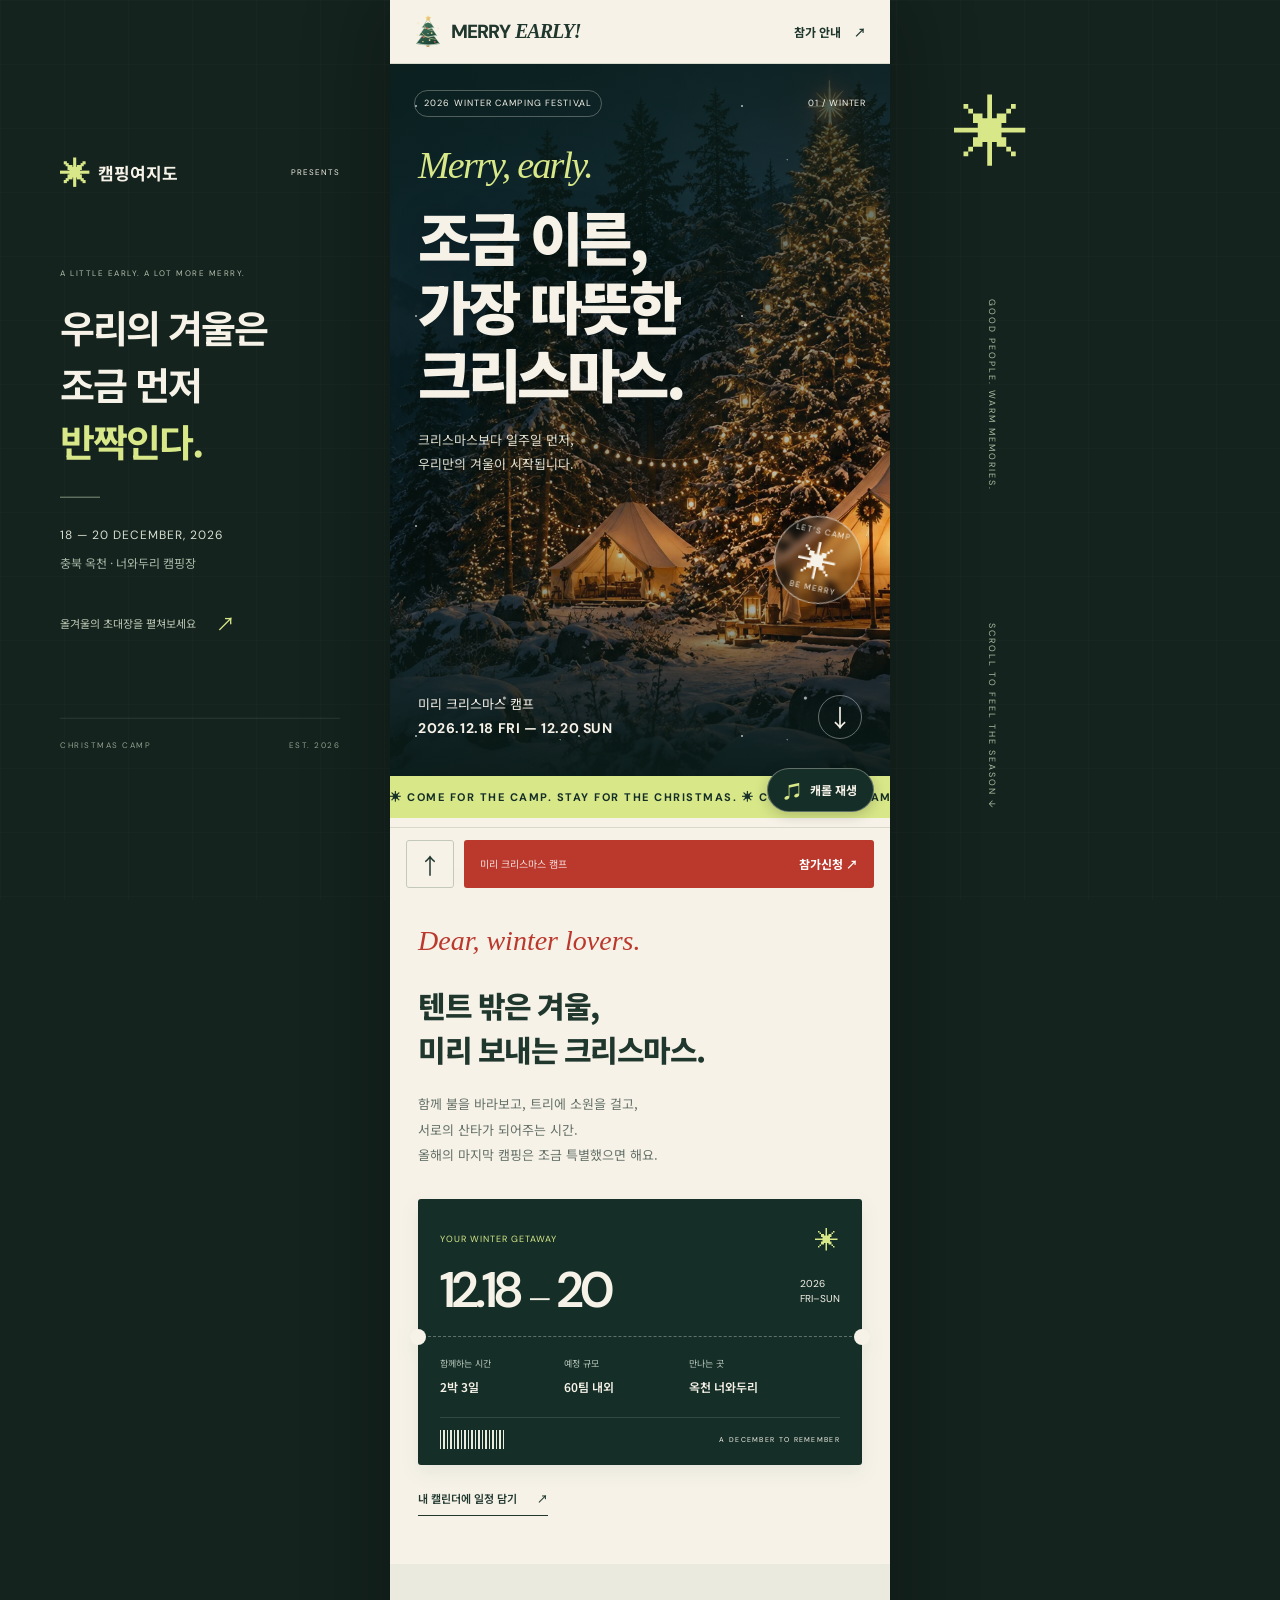
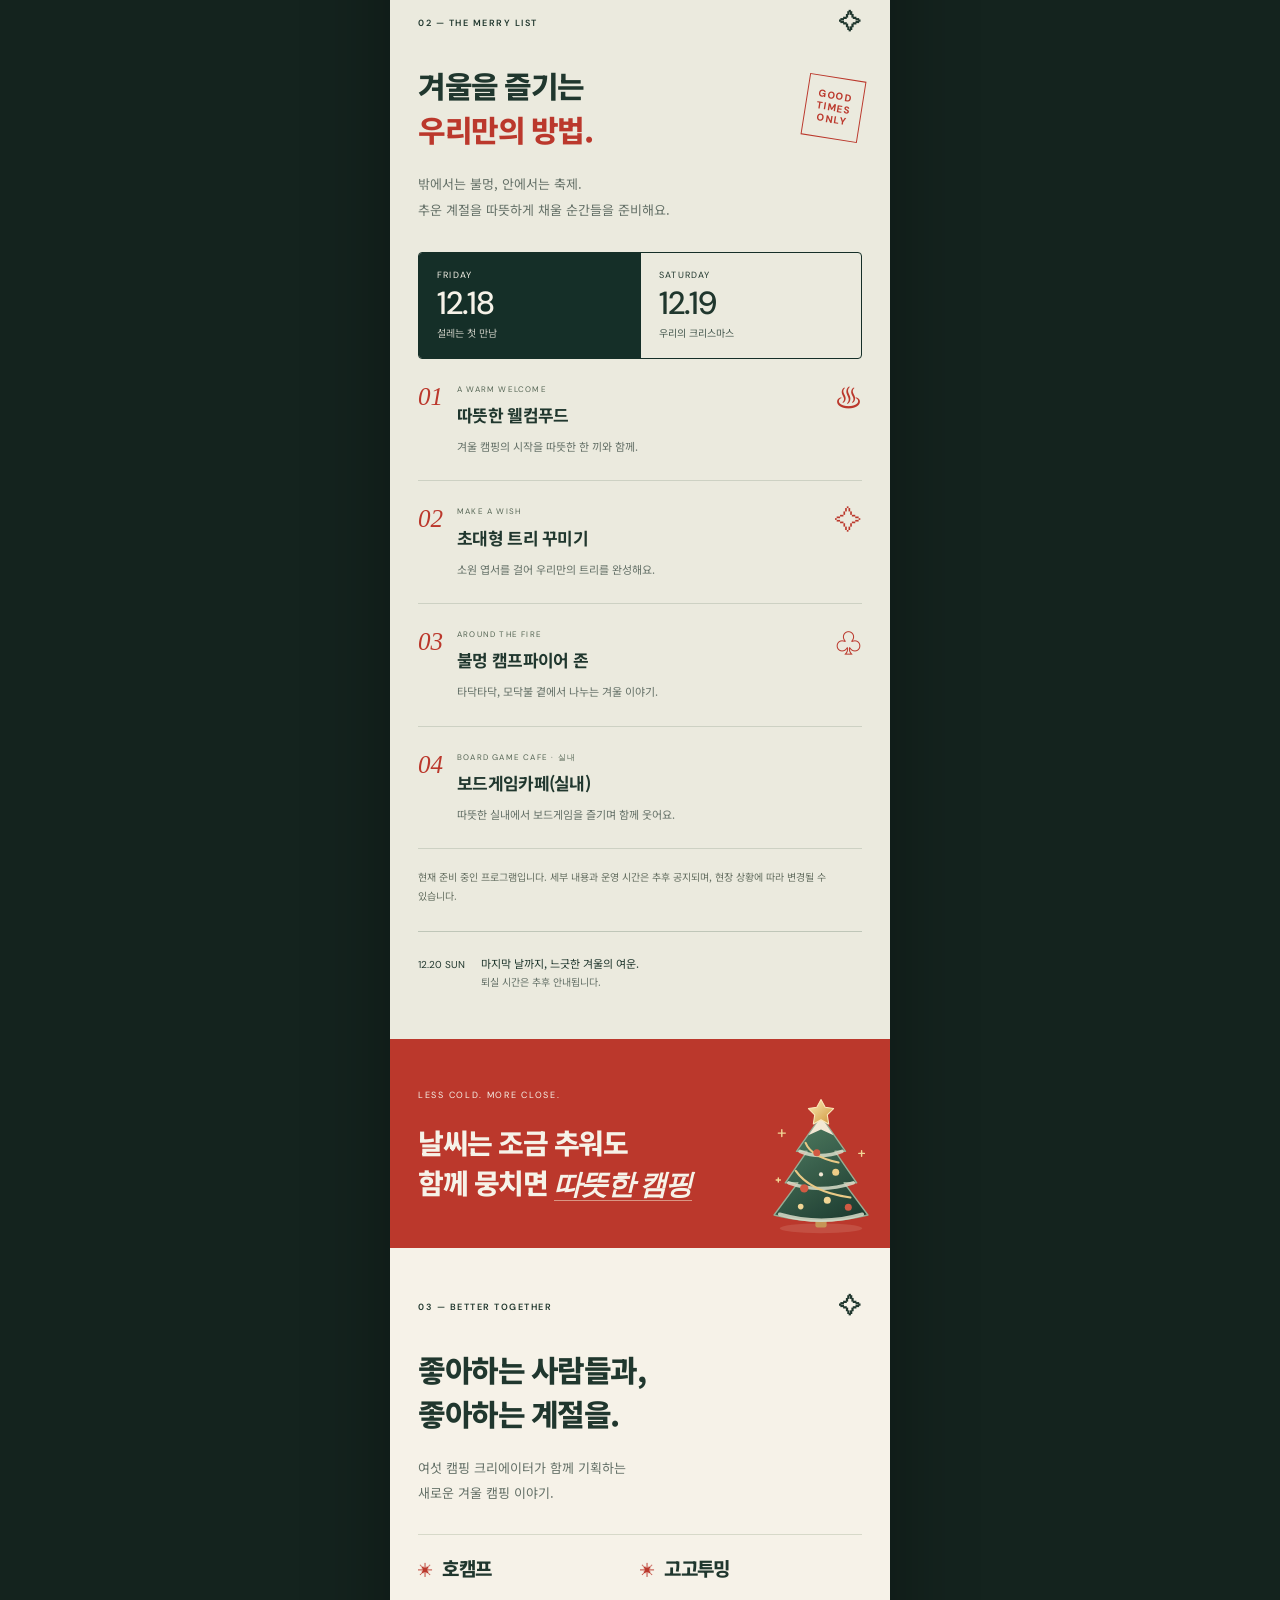
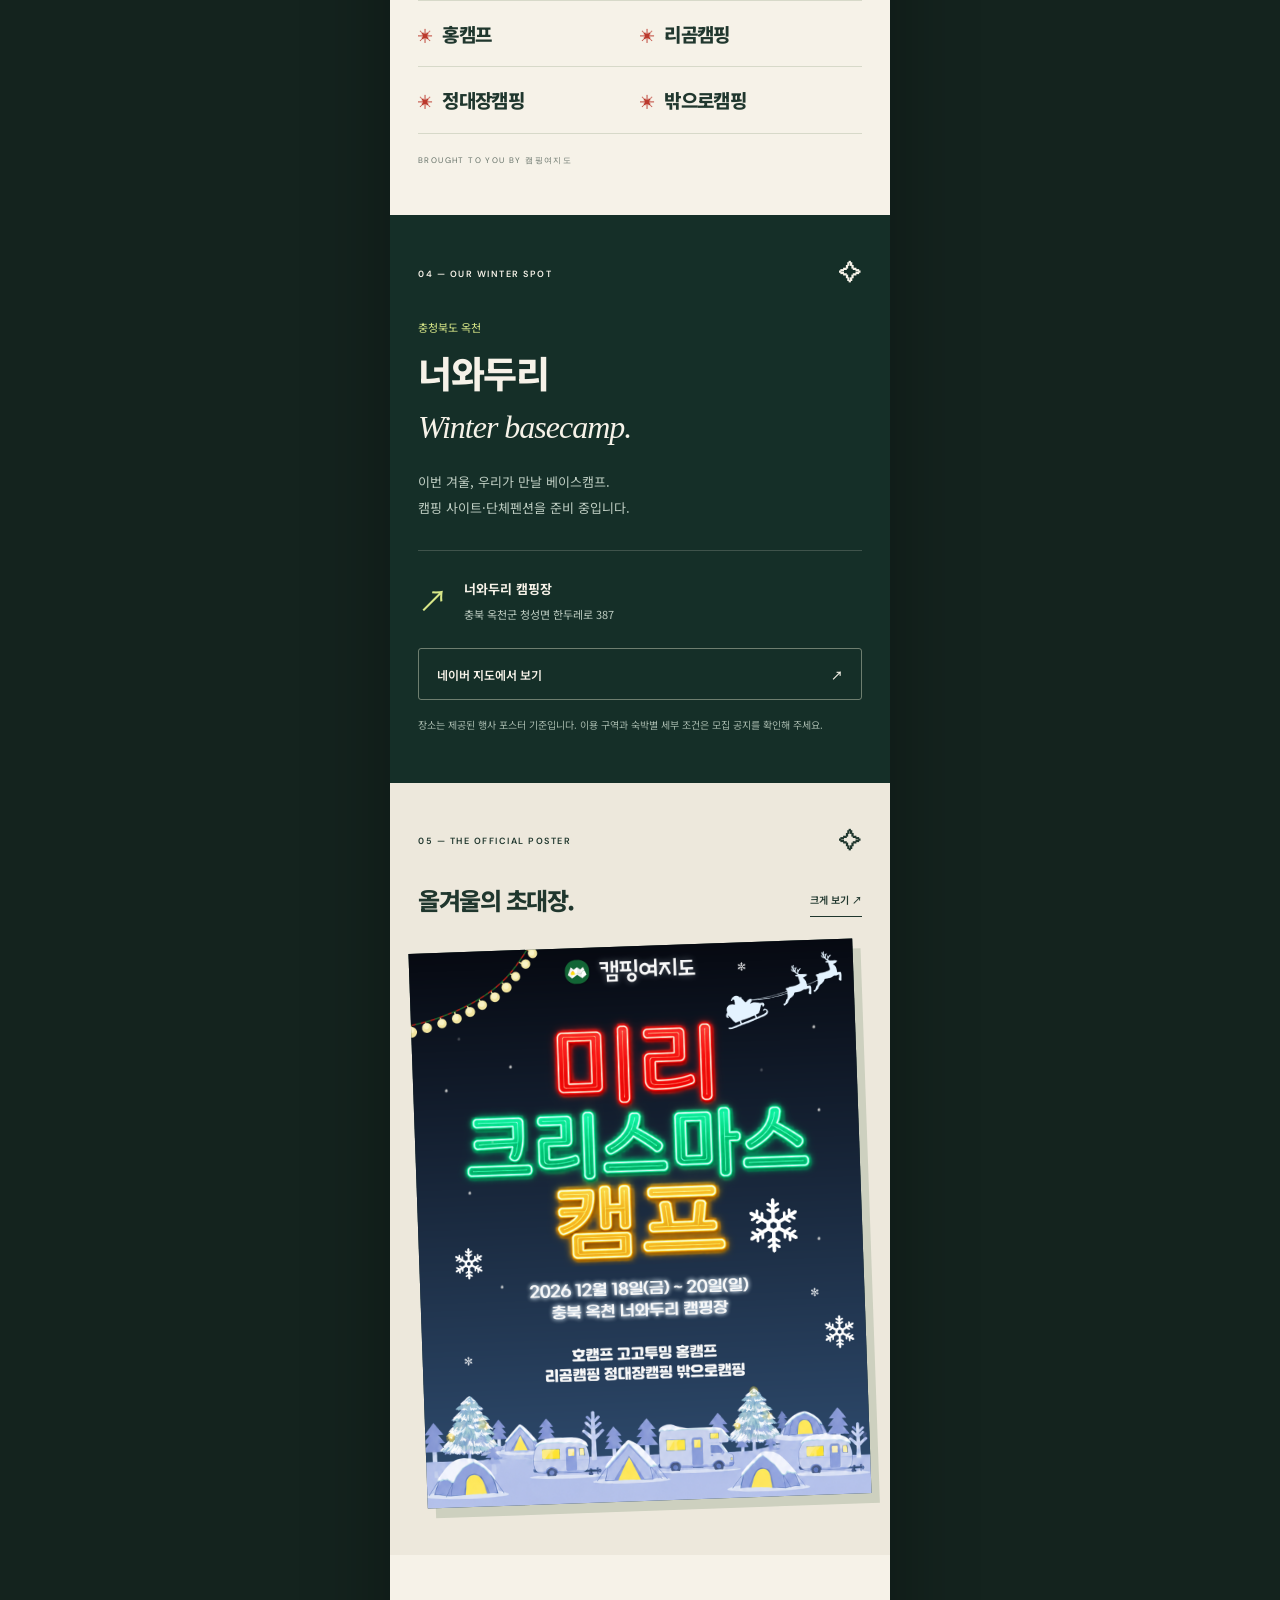
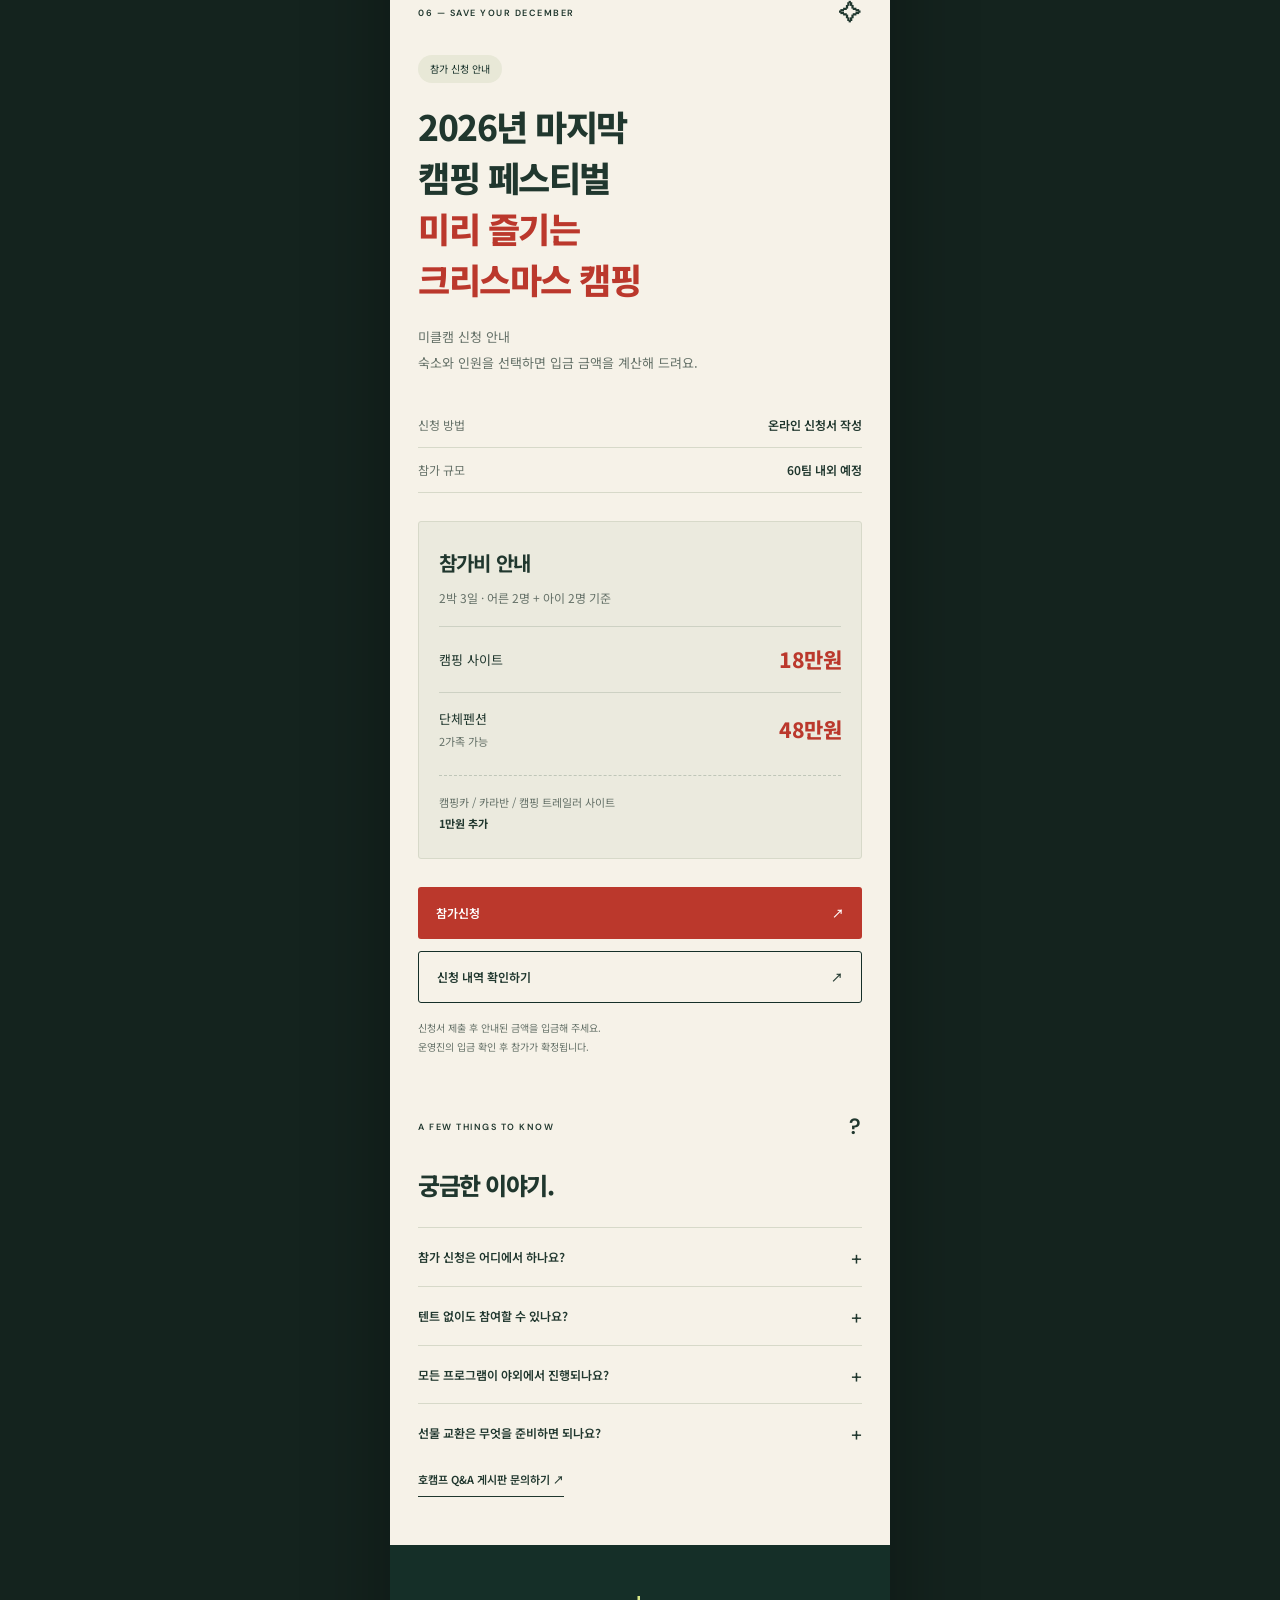
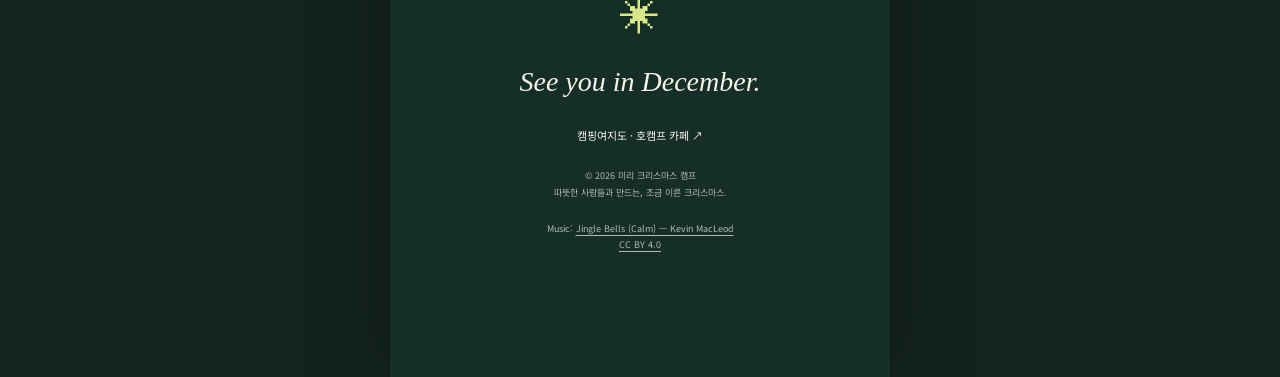
==== commit 0384250f: "fix: remove trailing particle from camping site fee label" ====
--- a/index.html
+++ b/index.html
@@ -47,7 +47,7 @@
 <section class="hosts section" id="hosts"><div class="section-label"><span>03 — BETTER TOGETHER</span><span>✧</span></div><h2>좋아하는 사람들과,<br>좋아하는 계절을.</h2><p class="body-copy">여섯 캠핑 크리에이터가 함께 기획하는<br>새로운 겨울 캠핑 이야기.</p><ul class="host-list"><li>호캠프</li><li>고고투밍</li><li>홍캠프</li><li>리곰캠핑</li><li>정대장캠핑</li><li>밖으로캠핑</li></ul><p class="host-credit mono">BROUGHT TO YOU BY 캠핑여지도</p></section>
 <section class="venue section" id="venue"><div class="section-label"><span>04 — OUR WINTER SPOT</span><span>✧</span></div><span class="venue-label">충청북도 옥천</span><h2>너와두리<br><span class="serif">Winter basecamp.</span></h2><p class="body-copy">이번 겨울, 우리가 만날 베이스캠프.<br>캠핑 사이트·단체펜션을 준비 중입니다.</p><div class="venue-address"><span aria-hidden="true">↗</span><div><strong>너와두리 캠핑장</strong><p>충북 옥천군 청성면 한두레로 387</p></div></div><a class="button button-outline" href="https://map.naver.com/p/search/%EB%84%88%EC%99%80%EB%91%90%EB%A6%AC%EC%BA%A0%ED%95%91%EC%9E%A5" target="_blank" rel="noopener noreferrer">네이버 지도에서 보기 <span aria-hidden="true">↗</span></a><p class="fine-print">장소는 제공된 행사 포스터 기준입니다. 이용 구역과 숙박별 세부 조건은 모집 공지를 확인해 주세요.</p></section>
 <section class="poster-section section"><div class="section-label"><span>05 — THE OFFICIAL POSTER</span><span>✧</span></div><div class="poster-heading"><h2>올겨울의 초대장.</h2><button class="text-link" id="poster-open" type="button">크게 보기 ↗</button></div><button class="poster-button" type="button" aria-label="공식 포스터 크게 보기"><img src="assets/poster-20261102.png" alt="미리 크리스마스 캠프 공식 포스터. 2026년 12월 18일부터 20일까지, 충북 옥천 너와두리 캠핑장. 호캠프·고고투밍·홍캠프·리곰캠핑·정대장캠핑·밖으로캠핑과 함께합니다." width="1080" height="1350" loading="lazy"></button></section>
-<section class="join section" id="join"><div class="section-label"><span>06 — SAVE YOUR DECEMBER</span><span>✧</span></div><span class="join-badge">참가 신청 안내</span><h2>2026년 마지막<br>캠핑 페스티벌<br><em>미리 즐기는<br>크리스마스 캠핑</em></h2><p class="body-copy">미클캠 신청 안내<br>숙소와 인원을 선택하면 입금 금액을 계산해 드려요.</p><dl class="join-details"><div><dt>신청 방법</dt><dd>온라인 신청서 작성</dd></div><div><dt>참가 규모</dt><dd>60팀 내외 예정</dd></div></dl><div class="participation-fees"><h3>참가비 안내</h3><p class="fee-basis">2박 3일 · 어른 2명 + 아이 2명 기준</p><dl class="fee-list"><div><dt>캠핑 사이트</dt><dd>18만원</dd></div><div><dt>단체펜션 <small>2가족 가능</small></dt><dd>48만원</dd></div></dl><p class="fee-extra">캠핑카 / 카라반 / 캠핑 트레일러 사이트는<br><strong>1만원 추가</strong></p></div><a class="button button-red" href="register.html">참가신청 <span aria-hidden="true">↗</span></a><a class="button lookup-link" href="application.html">신청 내역 확인하기 <span aria-hidden="true">↗</span></a><p class="fine-print">신청서 제출 후 안내된 금액을 입금해 주세요.<br>운영진의 입금 확인 후 참가가 확정됩니다.</p></section>
+<section class="join section" id="join"><div class="section-label"><span>06 — SAVE YOUR DECEMBER</span><span>✧</span></div><span class="join-badge">참가 신청 안내</span><h2>2026년 마지막<br>캠핑 페스티벌<br><em>미리 즐기는<br>크리스마스 캠핑</em></h2><p class="body-copy">미클캠 신청 안내<br>숙소와 인원을 선택하면 입금 금액을 계산해 드려요.</p><dl class="join-details"><div><dt>신청 방법</dt><dd>온라인 신청서 작성</dd></div><div><dt>참가 규모</dt><dd>60팀 내외 예정</dd></div></dl><div class="participation-fees"><h3>참가비 안내</h3><p class="fee-basis">2박 3일 · 어른 2명 + 아이 2명 기준</p><dl class="fee-list"><div><dt>캠핑 사이트</dt><dd>18만원</dd></div><div><dt>단체펜션 <small>2가족 가능</small></dt><dd>48만원</dd></div></dl><p class="fee-extra">캠핑카 / 카라반 / 캠핑 트레일러 사이트<br><strong>1만원 추가</strong></p></div><a class="button button-red" href="register.html">참가신청 <span aria-hidden="true">↗</span></a><a class="button lookup-link" href="application.html">신청 내역 확인하기 <span aria-hidden="true">↗</span></a><p class="fine-print">신청서 제출 후 안내된 금액을 입금해 주세요.<br>운영진의 입금 확인 후 참가가 확정됩니다.</p></section>
 <section class="faq section"><div class="section-label"><span>A FEW THINGS TO KNOW</span><span>?</span></div><h2>궁금한 이야기.</h2><details><summary>참가 신청은 어디에서 하나요?</summary><p>위의 참가 신청 버튼에서 신청서를 작성할 수 있습니다. 숙소와 인원을 선택하면 입금 예정 금액을 확인할 수 있습니다. 신청서 제출 후 입금 안내를 확인해 주세요.</p></details><details><summary>텐트 없이도 참여할 수 있나요?</summary><p>텐트 없이 이용할 수 있는 단체펜션은 48만원입니다. 단체펜션은 2가족 이용이 가능합니다. 숙박별 수량과 예약 조건은 모집 공지를 확인해 주세요.</p><p>부득이하게 자녀 나이가 어려 숙소가 필요한 경우 호캠프 Q&amp;A 게시판으로 문의 부탁드려요.<br><a class="text-link" href="https://cafe.naver.com/f-e/cafes/30946666/menus/34?viewType=L" target="_blank" rel="noopener noreferrer">호캠프 Q&amp;A 게시판 문의하기 ↗</a></p></details><details><summary>모든 프로그램이 야외에서 진행되나요?</summary><p>보드게임카페는 1일차와 2일차 모두 실내에서 진행됩니다. 미니운동회, 크리스마스 마켓, 마술 공연도 실내 프로그램으로 준비 중입니다. 캠프파이어 등 야외 프로그램도 함께 진행할 예정입니다.</p></details><details><summary>선물 교환은 무엇을 준비하면 되나요?</summary><p>자녀 1명당 1만원 상당의 선물을 내용물이 보이지 않게 포장 부탁드립니다.</p></details><p><a class="text-link" href="https://cafe.naver.com/f-e/cafes/30946666/menus/34?viewType=L" target="_blank" rel="noopener noreferrer">호캠프 Q&amp;A 게시판 문의하기 ↗</a></p></section>
 </main>
 <footer class="footer"><span class="footer-star" aria-hidden="true">✳︎</span><p class="serif">See you in December.</p><a href="https://cafe.naver.com/hocamp" target="_blank" rel="noopener noreferrer">캠핑여지도 · 호캠프 카페 ↗</a><small>© 2026 미리 크리스마스 캠프<br>따뜻한 사람들과 만드는, 조금 이른 크리스마스.</small><p class="music-credit">Music: <a href="https://incompetech.com/music/royalty-free/index.html?isrc=USUAN1100188" target="_blank" rel="noopener noreferrer">Jingle Bells (Calm) — Kevin MacLeod</a><br><a href="https://creativecommons.org/licenses/by/4.0/" target="_blank" rel="noopener noreferrer">CC BY 4.0</a></p></footer>
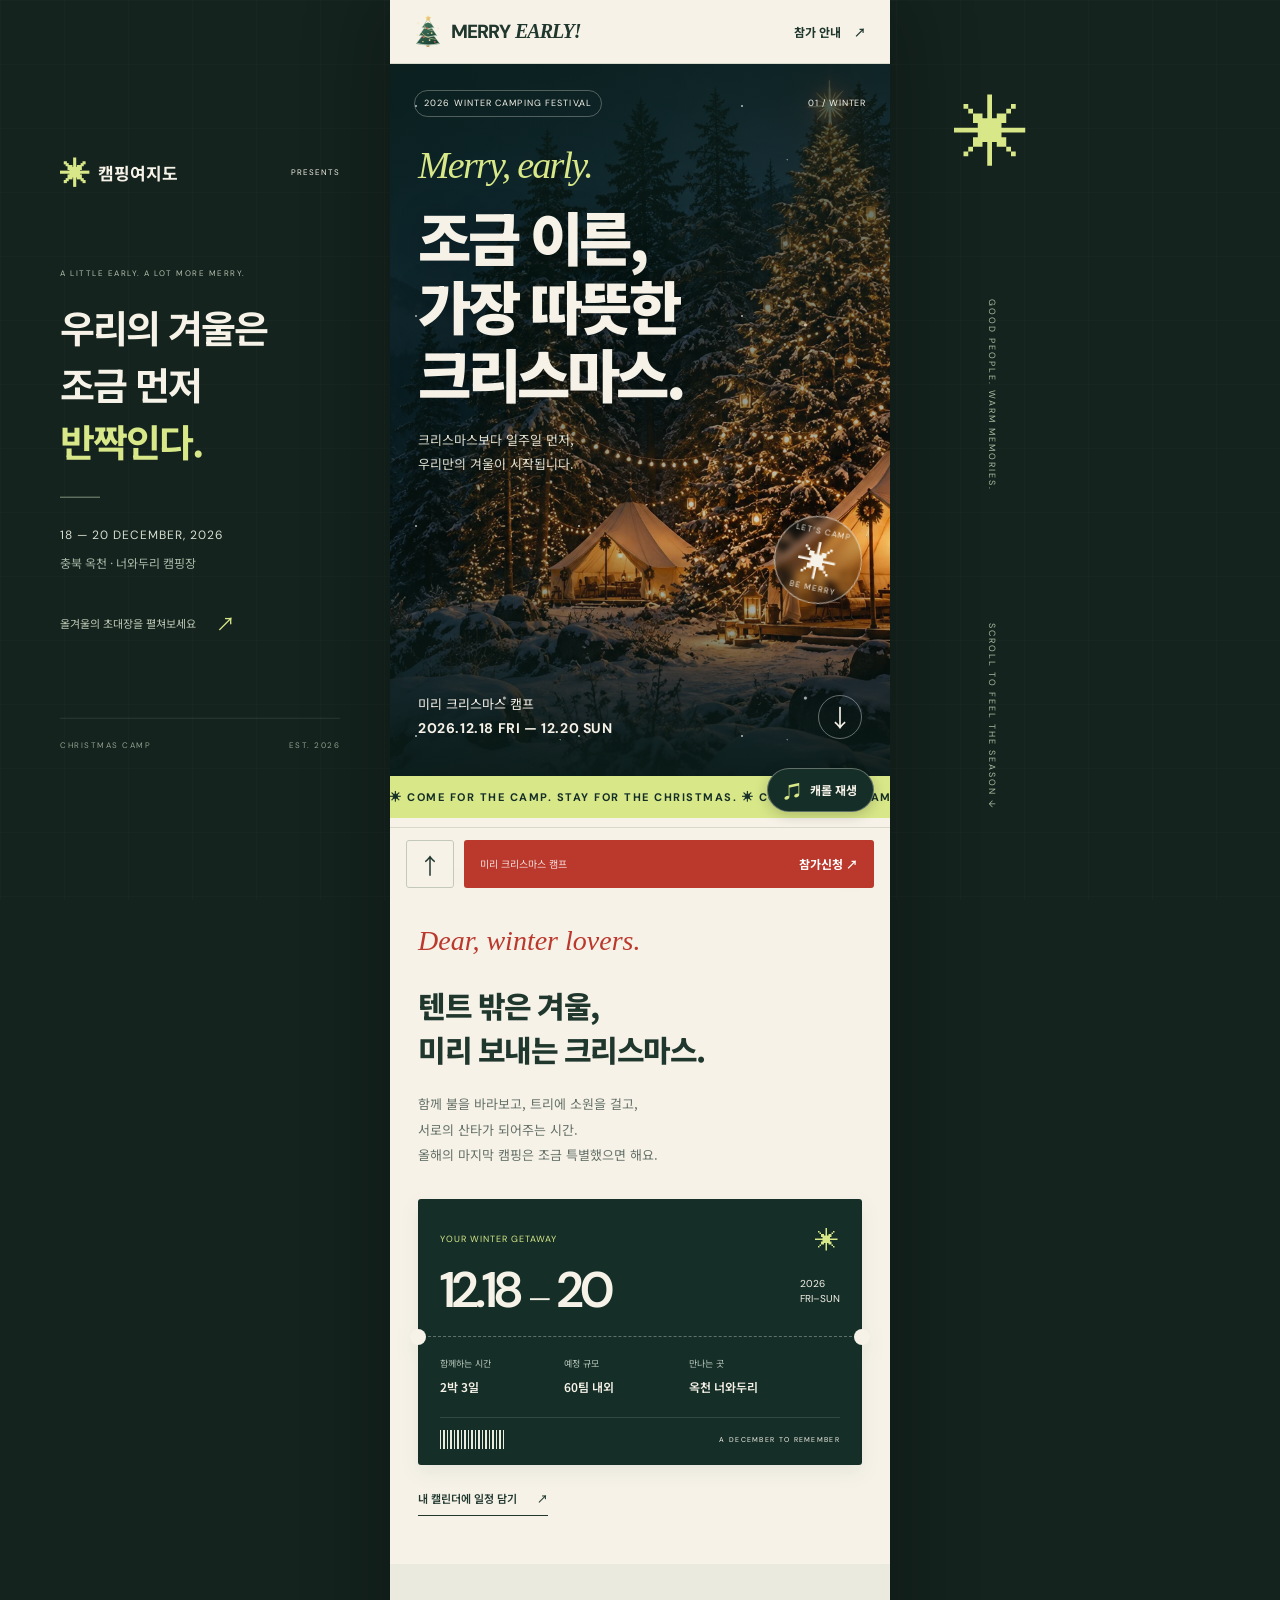
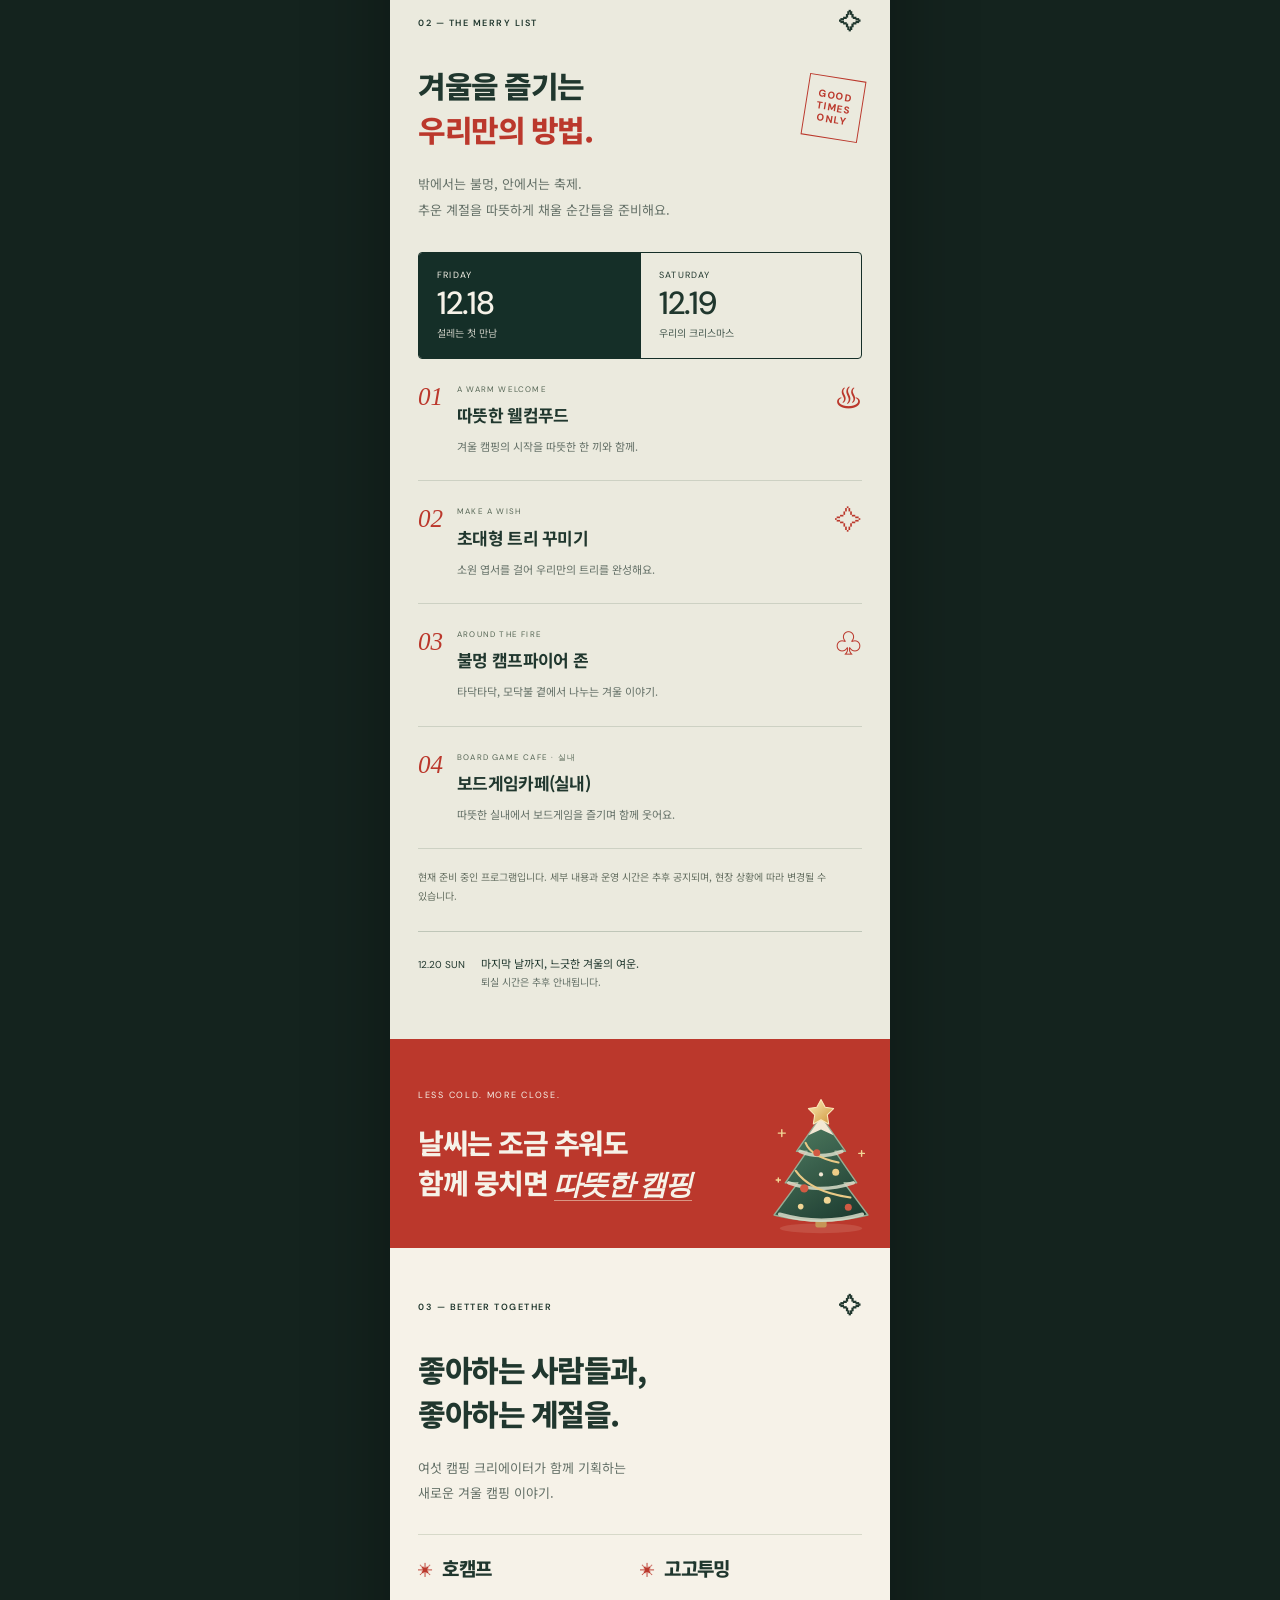
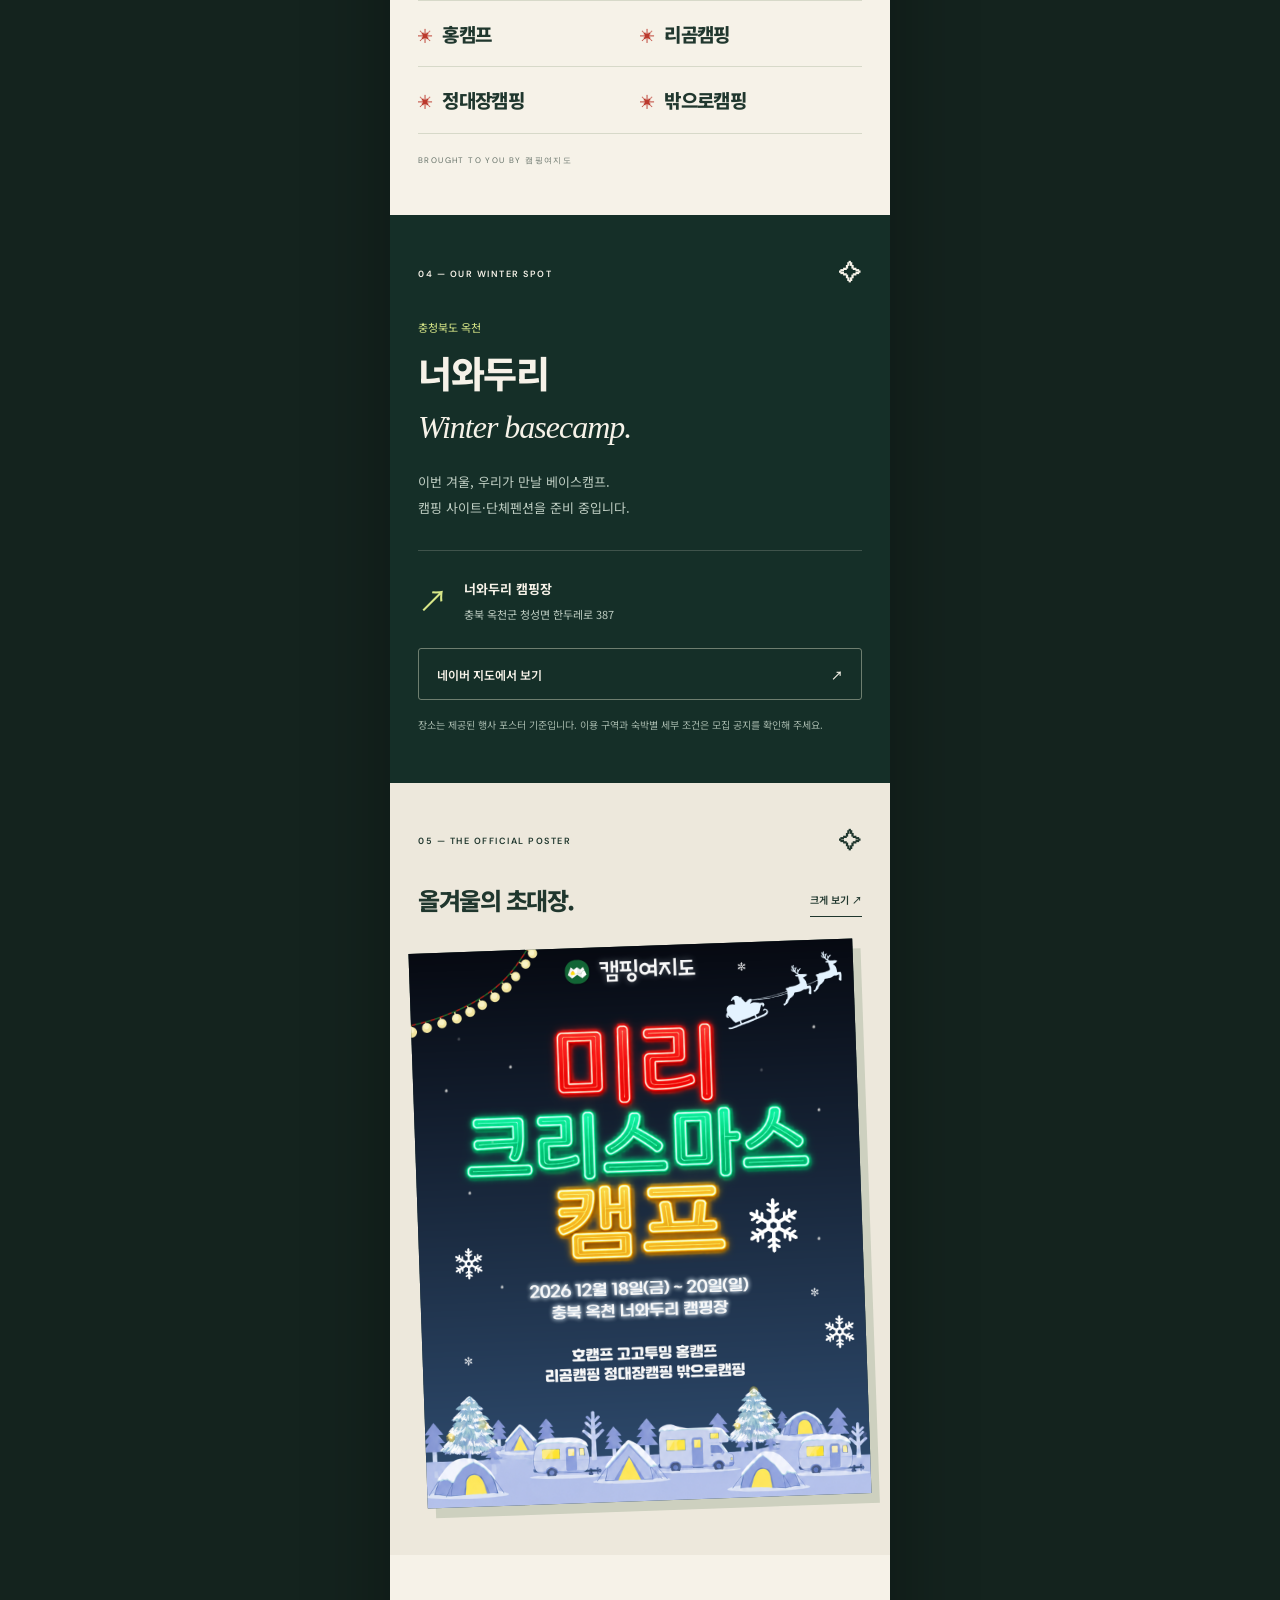
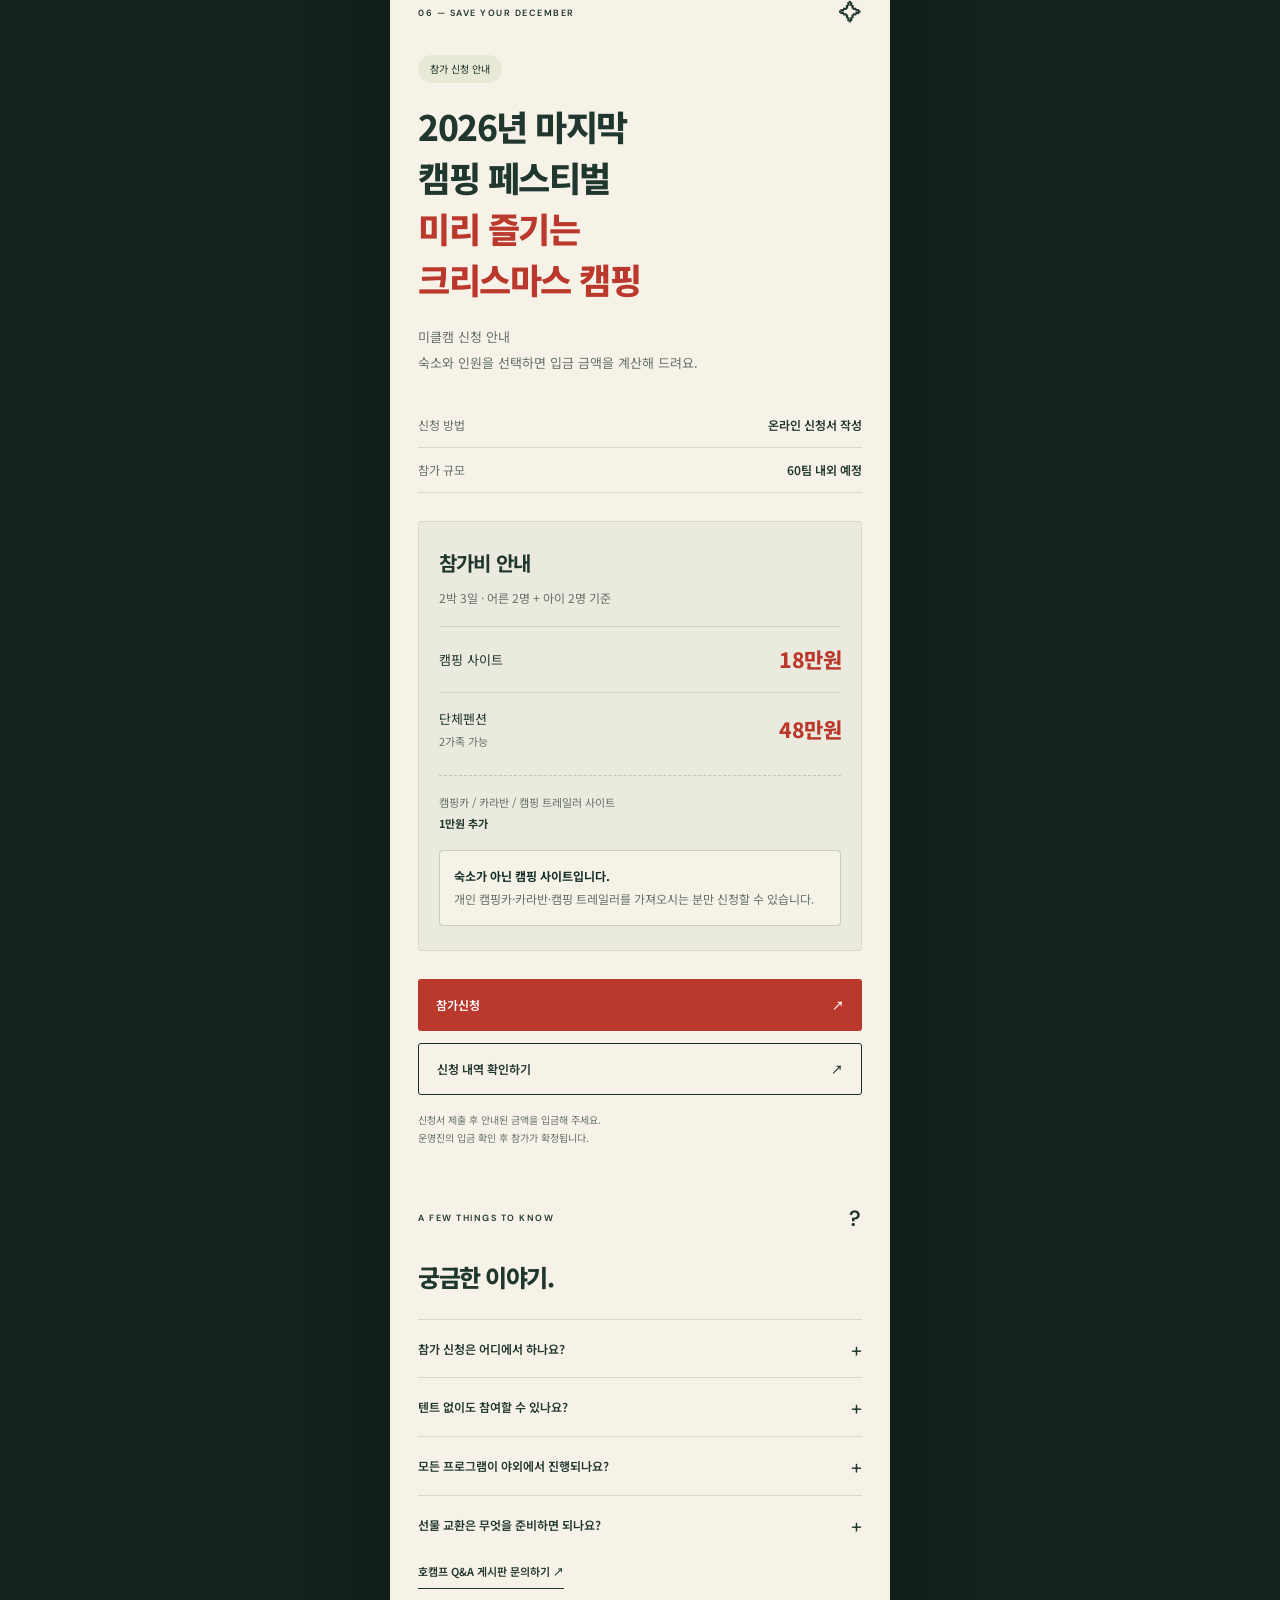
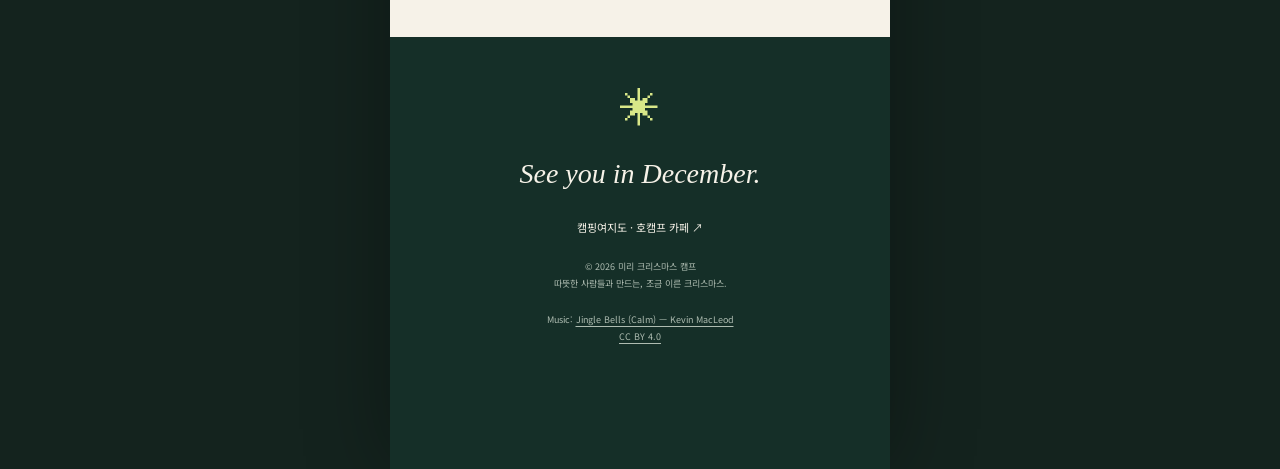
==== commit ba2e303f: "fix: clarify camper pitches require a personally supplied vehicle" ====
--- a/index.html
+++ b/index.html
@@ -5,7 +5,7 @@
 <title>미리 크리스마스 캠프 — 2026.12.18–20</title>
 <meta name="description" content="조금 이른, 가장 따뜻한 크리스마스. 2026년 12월 18–20일 충북 옥천 너와두리 캠핑장에서 함께하는 겨울 캠핑.">
 <meta property="og:title" content="미리 크리스마스 캠프 · 12.18–20"><meta property="og:description" content="크리스마스보다 일주일 먼저, 우리만의 겨울이 시작됩니다."><meta property="og:image" content="https://campingmap.github.io/Xmas/assets/poster-20261102.png"><meta property="og:type" content="website">
-<link rel="icon" href="assets/favicon.svg" type="image/svg+xml"><link rel="preload" href="assets/winter-camp.webp" as="image"><link rel="stylesheet" href="style.css?v=20261104-tree"><script src="app.js?v=20261103-carol" defer></script>
+<link rel="icon" href="assets/favicon.svg" type="image/svg+xml"><link rel="preload" href="assets/winter-camp.webp" as="image"><link rel="stylesheet" href="style.css?v=20261104-own-vehicle"><script src="app.js?v=20261103-carol" defer></script>
 </head>
 <body>
 <a class="skip" href="#main">본문으로 바로가기</a>
@@ -47,7 +47,7 @@
 <section class="hosts section" id="hosts"><div class="section-label"><span>03 — BETTER TOGETHER</span><span>✧</span></div><h2>좋아하는 사람들과,<br>좋아하는 계절을.</h2><p class="body-copy">여섯 캠핑 크리에이터가 함께 기획하는<br>새로운 겨울 캠핑 이야기.</p><ul class="host-list"><li>호캠프</li><li>고고투밍</li><li>홍캠프</li><li>리곰캠핑</li><li>정대장캠핑</li><li>밖으로캠핑</li></ul><p class="host-credit mono">BROUGHT TO YOU BY 캠핑여지도</p></section>
 <section class="venue section" id="venue"><div class="section-label"><span>04 — OUR WINTER SPOT</span><span>✧</span></div><span class="venue-label">충청북도 옥천</span><h2>너와두리<br><span class="serif">Winter basecamp.</span></h2><p class="body-copy">이번 겨울, 우리가 만날 베이스캠프.<br>캠핑 사이트·단체펜션을 준비 중입니다.</p><div class="venue-address"><span aria-hidden="true">↗</span><div><strong>너와두리 캠핑장</strong><p>충북 옥천군 청성면 한두레로 387</p></div></div><a class="button button-outline" href="https://map.naver.com/p/search/%EB%84%88%EC%99%80%EB%91%90%EB%A6%AC%EC%BA%A0%ED%95%91%EC%9E%A5" target="_blank" rel="noopener noreferrer">네이버 지도에서 보기 <span aria-hidden="true">↗</span></a><p class="fine-print">장소는 제공된 행사 포스터 기준입니다. 이용 구역과 숙박별 세부 조건은 모집 공지를 확인해 주세요.</p></section>
 <section class="poster-section section"><div class="section-label"><span>05 — THE OFFICIAL POSTER</span><span>✧</span></div><div class="poster-heading"><h2>올겨울의 초대장.</h2><button class="text-link" id="poster-open" type="button">크게 보기 ↗</button></div><button class="poster-button" type="button" aria-label="공식 포스터 크게 보기"><img src="assets/poster-20261102.png" alt="미리 크리스마스 캠프 공식 포스터. 2026년 12월 18일부터 20일까지, 충북 옥천 너와두리 캠핑장. 호캠프·고고투밍·홍캠프·리곰캠핑·정대장캠핑·밖으로캠핑과 함께합니다." width="1080" height="1350" loading="lazy"></button></section>
-<section class="join section" id="join"><div class="section-label"><span>06 — SAVE YOUR DECEMBER</span><span>✧</span></div><span class="join-badge">참가 신청 안내</span><h2>2026년 마지막<br>캠핑 페스티벌<br><em>미리 즐기는<br>크리스마스 캠핑</em></h2><p class="body-copy">미클캠 신청 안내<br>숙소와 인원을 선택하면 입금 금액을 계산해 드려요.</p><dl class="join-details"><div><dt>신청 방법</dt><dd>온라인 신청서 작성</dd></div><div><dt>참가 규모</dt><dd>60팀 내외 예정</dd></div></dl><div class="participation-fees"><h3>참가비 안내</h3><p class="fee-basis">2박 3일 · 어른 2명 + 아이 2명 기준</p><dl class="fee-list"><div><dt>캠핑 사이트</dt><dd>18만원</dd></div><div><dt>단체펜션 <small>2가족 가능</small></dt><dd>48만원</dd></div></dl><p class="fee-extra">캠핑카 / 카라반 / 캠핑 트레일러 사이트<br><strong>1만원 추가</strong></p></div><a class="button button-red" href="register.html">참가신청 <span aria-hidden="true">↗</span></a><a class="button lookup-link" href="application.html">신청 내역 확인하기 <span aria-hidden="true">↗</span></a><p class="fine-print">신청서 제출 후 안내된 금액을 입금해 주세요.<br>운영진의 입금 확인 후 참가가 확정됩니다.</p></section>
+<section class="join section" id="join"><div class="section-label"><span>06 — SAVE YOUR DECEMBER</span><span>✧</span></div><span class="join-badge">참가 신청 안내</span><h2>2026년 마지막<br>캠핑 페스티벌<br><em>미리 즐기는<br>크리스마스 캠핑</em></h2><p class="body-copy">미클캠 신청 안내<br>숙소와 인원을 선택하면 입금 금액을 계산해 드려요.</p><dl class="join-details"><div><dt>신청 방법</dt><dd>온라인 신청서 작성</dd></div><div><dt>참가 규모</dt><dd>60팀 내외 예정</dd></div></dl><div class="participation-fees"><h3>참가비 안내</h3><p class="fee-basis">2박 3일 · 어른 2명 + 아이 2명 기준</p><dl class="fee-list"><div><dt>캠핑 사이트</dt><dd>18만원</dd></div><div><dt>단체펜션 <small>2가족 가능</small></dt><dd>48만원</dd></div></dl><p class="fee-extra">캠핑카 / 카라반 / 캠핑 트레일러 사이트<br><strong>1만원 추가</strong></p><p class="own-vehicle-notice"><strong>숙소가 아닌 캠핑 사이트입니다.</strong><br>개인 캠핑카·카라반·캠핑 트레일러를 가져오시는 분만 신청할 수 있습니다.</p></div><a class="button button-red" href="register.html">참가신청 <span aria-hidden="true">↗</span></a><a class="button lookup-link" href="application.html">신청 내역 확인하기 <span aria-hidden="true">↗</span></a><p class="fine-print">신청서 제출 후 안내된 금액을 입금해 주세요.<br>운영진의 입금 확인 후 참가가 확정됩니다.</p></section>
 <section class="faq section"><div class="section-label"><span>A FEW THINGS TO KNOW</span><span>?</span></div><h2>궁금한 이야기.</h2><details><summary>참가 신청은 어디에서 하나요?</summary><p>위의 참가 신청 버튼에서 신청서를 작성할 수 있습니다. 숙소와 인원을 선택하면 입금 예정 금액을 확인할 수 있습니다. 신청서 제출 후 입금 안내를 확인해 주세요.</p></details><details><summary>텐트 없이도 참여할 수 있나요?</summary><p>텐트 없이 이용할 수 있는 단체펜션은 48만원입니다. 단체펜션은 2가족 이용이 가능합니다. 숙박별 수량과 예약 조건은 모집 공지를 확인해 주세요.</p><p>부득이하게 자녀 나이가 어려 숙소가 필요한 경우 호캠프 Q&amp;A 게시판으로 문의 부탁드려요.<br><a class="text-link" href="https://cafe.naver.com/f-e/cafes/30946666/menus/34?viewType=L" target="_blank" rel="noopener noreferrer">호캠프 Q&amp;A 게시판 문의하기 ↗</a></p></details><details><summary>모든 프로그램이 야외에서 진행되나요?</summary><p>보드게임카페는 1일차와 2일차 모두 실내에서 진행됩니다. 미니운동회, 크리스마스 마켓, 마술 공연도 실내 프로그램으로 준비 중입니다. 캠프파이어 등 야외 프로그램도 함께 진행할 예정입니다.</p></details><details><summary>선물 교환은 무엇을 준비하면 되나요?</summary><p>자녀 1명당 1만원 상당의 선물을 내용물이 보이지 않게 포장 부탁드립니다.</p></details><p><a class="text-link" href="https://cafe.naver.com/f-e/cafes/30946666/menus/34?viewType=L" target="_blank" rel="noopener noreferrer">호캠프 Q&amp;A 게시판 문의하기 ↗</a></p></section>
 </main>
 <footer class="footer"><span class="footer-star" aria-hidden="true">✳︎</span><p class="serif">See you in December.</p><a href="https://cafe.naver.com/hocamp" target="_blank" rel="noopener noreferrer">캠핑여지도 · 호캠프 카페 ↗</a><small>© 2026 미리 크리스마스 캠프<br>따뜻한 사람들과 만드는, 조금 이른 크리스마스.</small><p class="music-credit">Music: <a href="https://incompetech.com/music/royalty-free/index.html?isrc=USUAN1100188" target="_blank" rel="noopener noreferrer">Jingle Bells (Calm) — Kevin MacLeod</a><br><a href="https://creativecommons.org/licenses/by/4.0/" target="_blank" rel="noopener noreferrer">CC BY 4.0</a></p></footer>
--- a/style.css
+++ b/style.css
@@ -16,3 +16,5 @@
 
 .logo-tree{width:28px;height:35px;flex-shrink:0;object-fit:contain;margin-right:4px}.interlude>div{position:relative;padding-right:78px;isolation:isolate}.interlude>div>.mono,.interlude p{position:relative;z-index:1}.interlude p{font-size:clamp(22px,6vw,28px)}.interlude-tree{position:absolute;right:-15px;bottom:-30px;width:112px;height:140px;opacity:.95;z-index:0;pointer-events:none}@media(max-width:360px){.interlude{padding-left:22px;padding-right:22px}.interlude>div{padding-right:62px}.interlude-tree{width:92px;height:115px;right:-12px;bottom:-24px}}
 @media(max-width:360px){.interlude em{display:block;width:max-content}.interlude p{font-size:21px}}
+
+.own-vehicle-notice{font-size:12px;line-height:1.9;color:var(--muted);margin-top:16px;padding:14px;border:1px solid #c6cebc;border-radius:4px;background:#f5f3e7}.own-vehicle-notice strong{color:var(--pine)}.choice-note{display:block;margin-top:7px;font-size:11px;font-weight:400;line-height:1.8;color:var(--muted)}
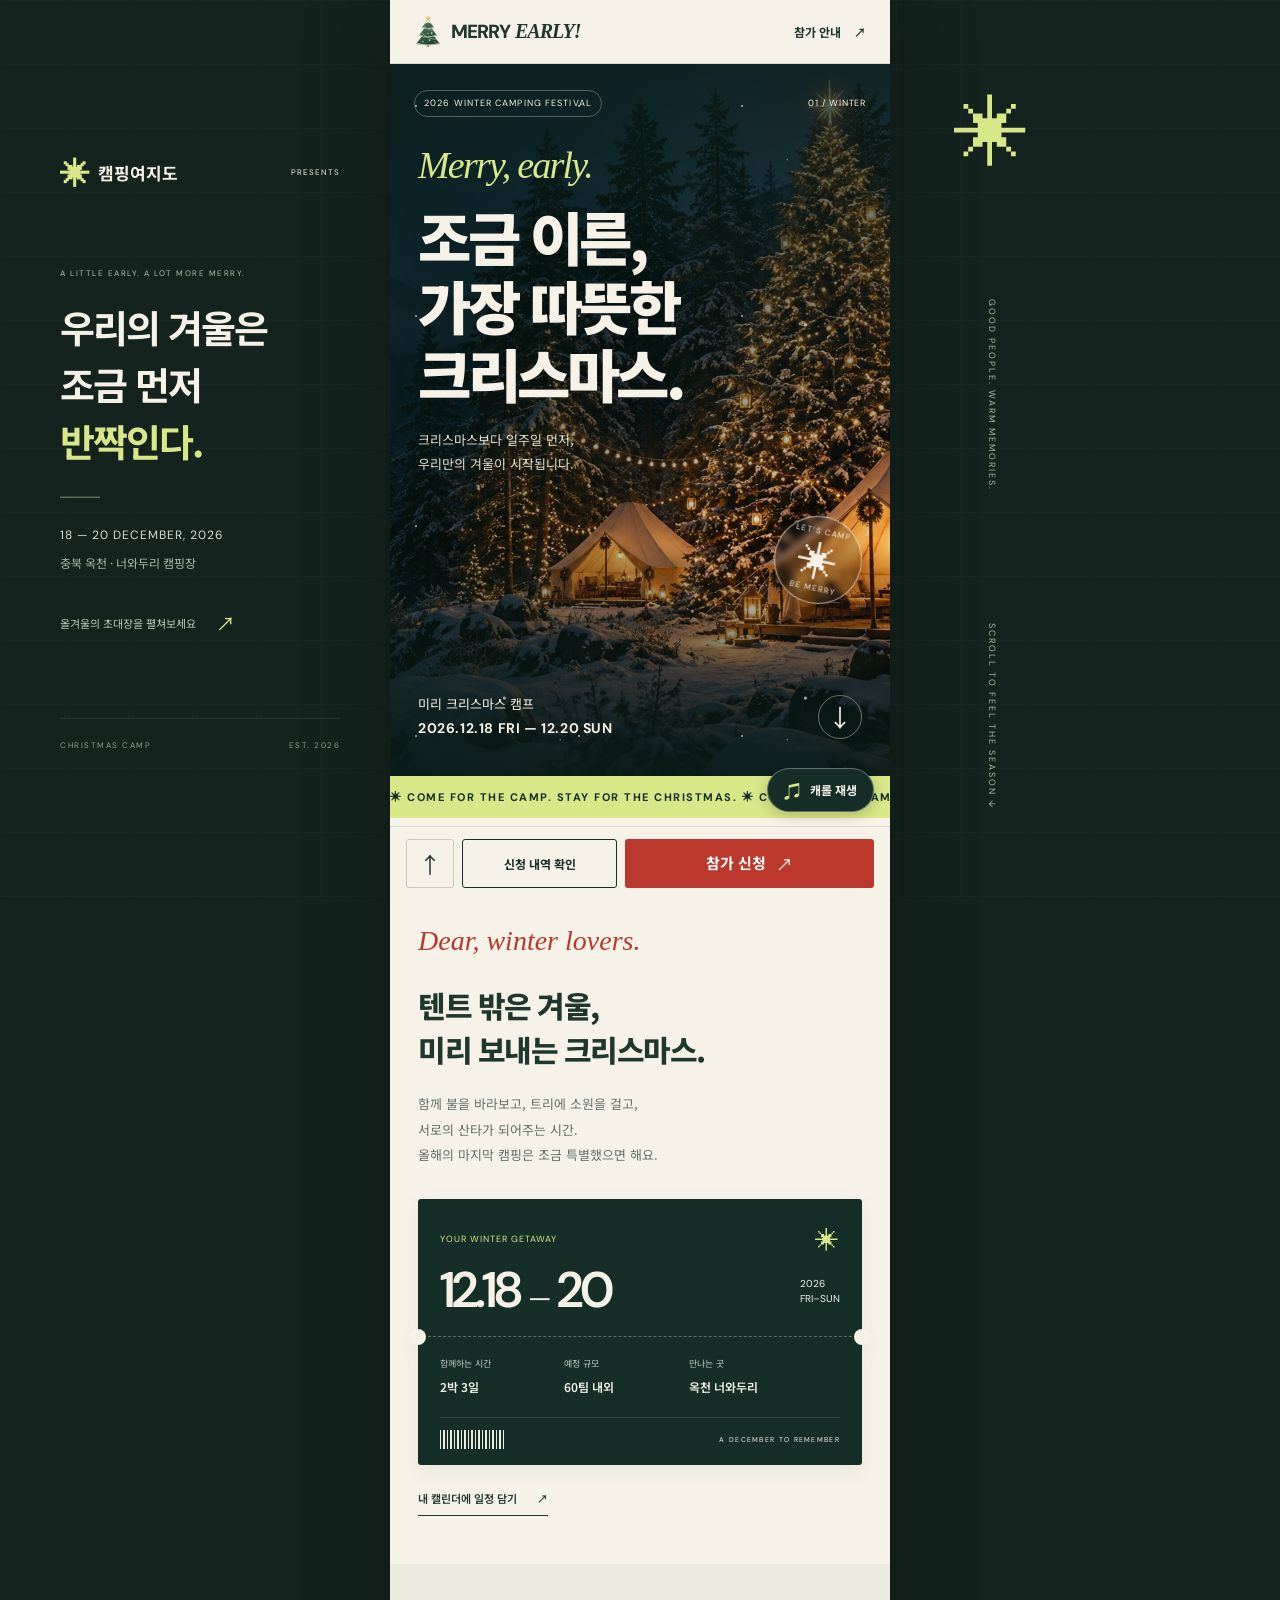
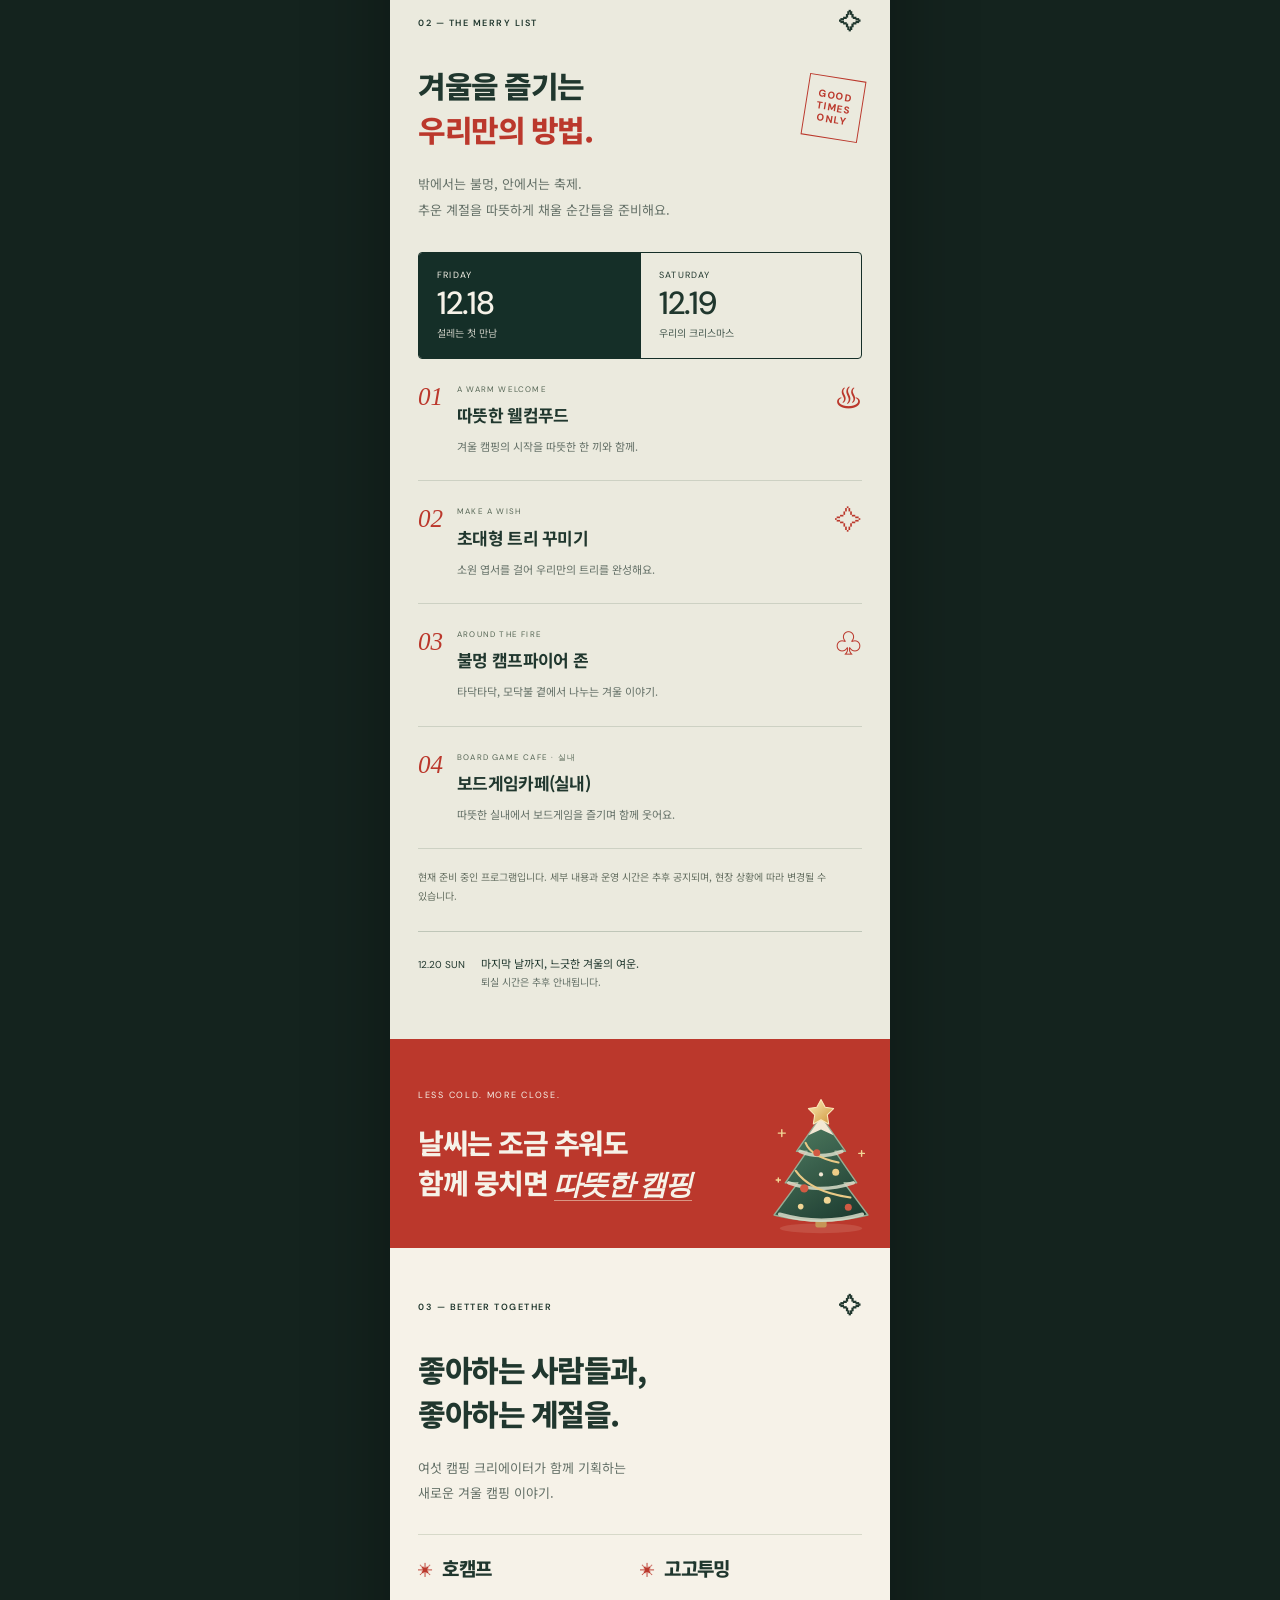
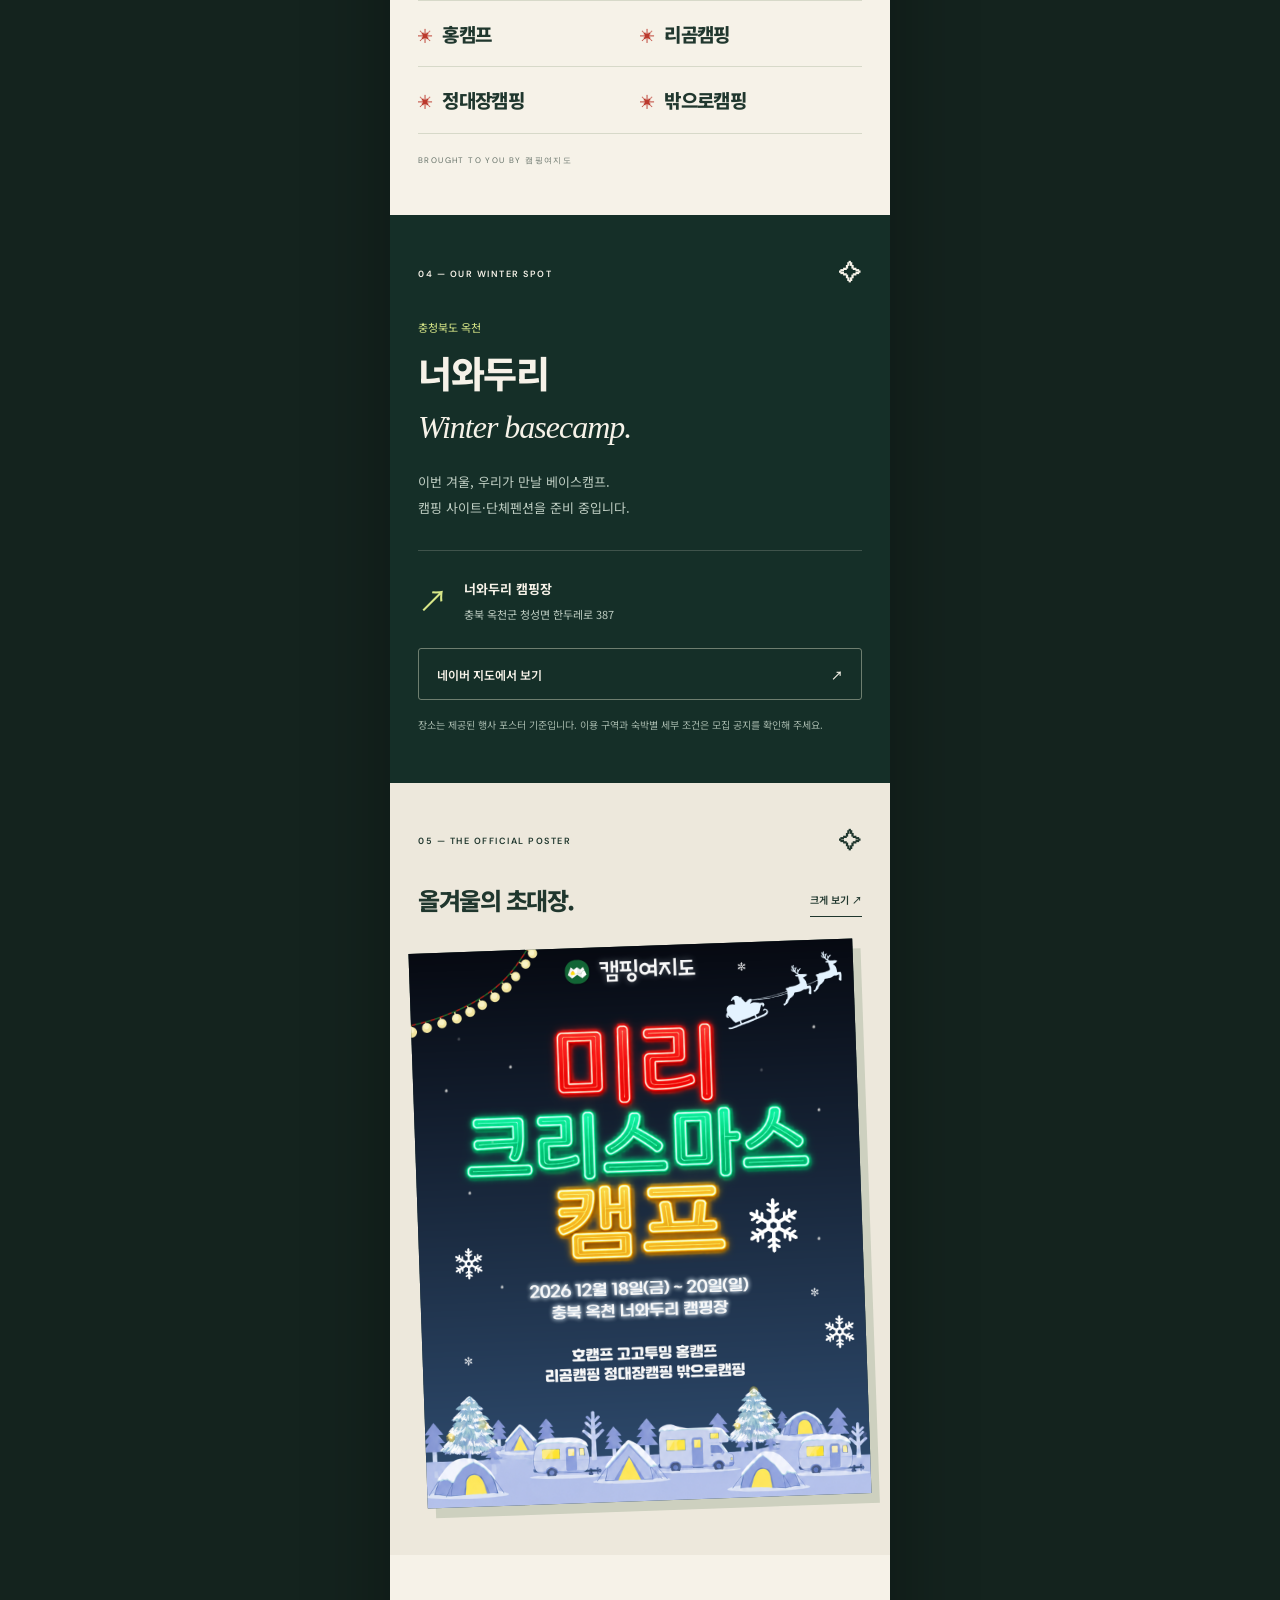
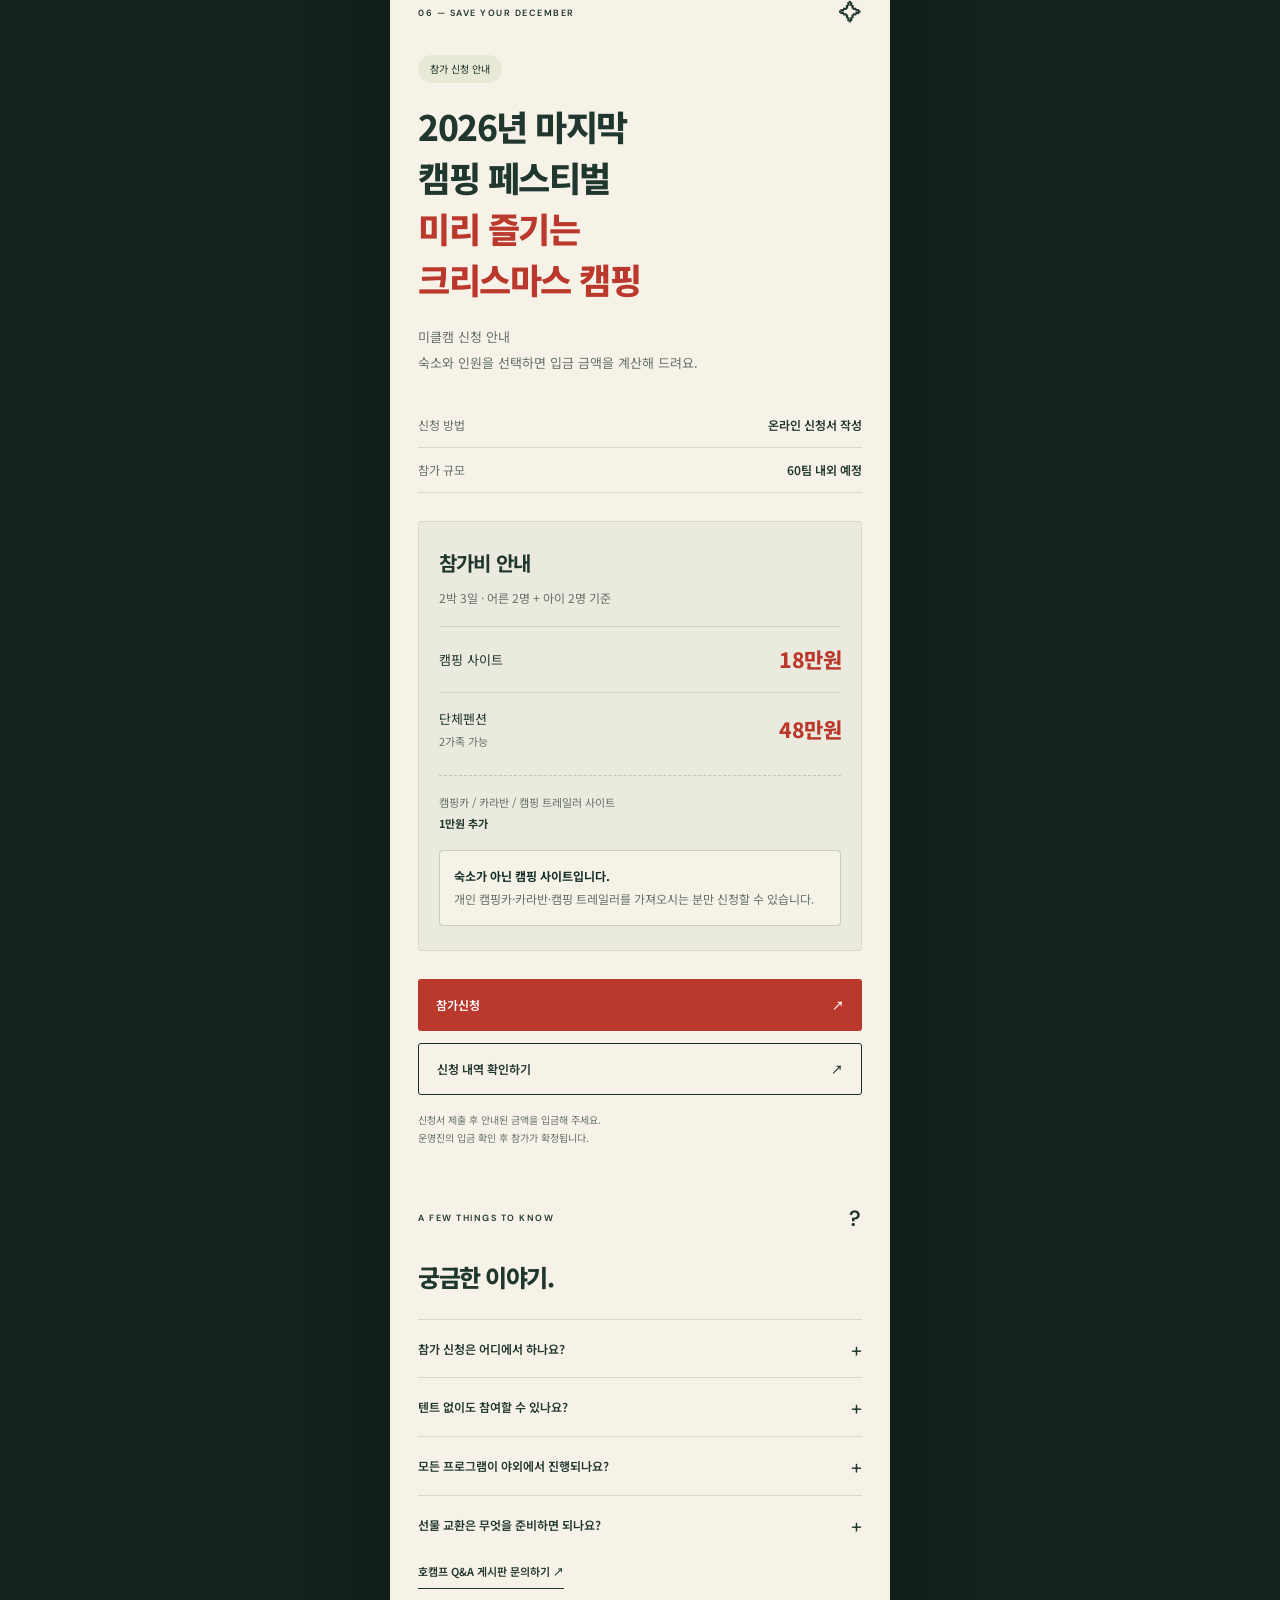
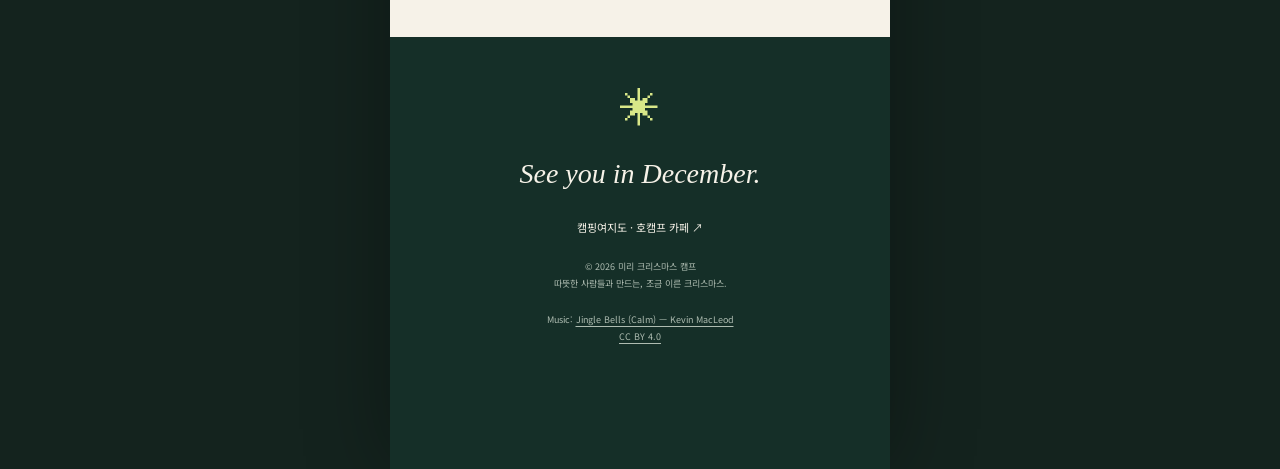
==== commit d70691a7: "Add application lookup to the fixed bottom menu" ====
--- a/index.html
+++ b/index.html
@@ -5,7 +5,7 @@
 <title>미리 크리스마스 캠프 — 2026.12.18–20</title>
 <meta name="description" content="조금 이른, 가장 따뜻한 크리스마스. 2026년 12월 18–20일 충북 옥천 너와두리 캠핑장에서 함께하는 겨울 캠핑.">
 <meta property="og:title" content="미리 크리스마스 캠프 · 12.18–20"><meta property="og:description" content="크리스마스보다 일주일 먼저, 우리만의 겨울이 시작됩니다."><meta property="og:image" content="https://campingmap.github.io/Xmas/assets/poster-20261102.png"><meta property="og:type" content="website">
-<link rel="icon" href="assets/favicon.svg" type="image/svg+xml"><link rel="preload" href="assets/winter-camp.webp" as="image"><link rel="stylesheet" href="style.css?v=20261104-own-vehicle"><script src="app.js?v=20261103-carol" defer></script>
+<link rel="icon" href="assets/favicon.svg" type="image/svg+xml"><link rel="preload" href="assets/winter-camp.webp" as="image"><link rel="stylesheet" href="style.css?v=20261105-bottom-menu"><script src="app.js?v=20261103-carol" defer></script>
 </head>
 <body>
 <a class="skip" href="#main">본문으로 바로가기</a>
@@ -51,7 +51,7 @@
 <section class="faq section"><div class="section-label"><span>A FEW THINGS TO KNOW</span><span>?</span></div><h2>궁금한 이야기.</h2><details><summary>참가 신청은 어디에서 하나요?</summary><p>위의 참가 신청 버튼에서 신청서를 작성할 수 있습니다. 숙소와 인원을 선택하면 입금 예정 금액을 확인할 수 있습니다. 신청서 제출 후 입금 안내를 확인해 주세요.</p></details><details><summary>텐트 없이도 참여할 수 있나요?</summary><p>텐트 없이 이용할 수 있는 단체펜션은 48만원입니다. 단체펜션은 2가족 이용이 가능합니다. 숙박별 수량과 예약 조건은 모집 공지를 확인해 주세요.</p><p>부득이하게 자녀 나이가 어려 숙소가 필요한 경우 호캠프 Q&amp;A 게시판으로 문의 부탁드려요.<br><a class="text-link" href="https://cafe.naver.com/f-e/cafes/30946666/menus/34?viewType=L" target="_blank" rel="noopener noreferrer">호캠프 Q&amp;A 게시판 문의하기 ↗</a></p></details><details><summary>모든 프로그램이 야외에서 진행되나요?</summary><p>보드게임카페는 1일차와 2일차 모두 실내에서 진행됩니다. 미니운동회, 크리스마스 마켓, 마술 공연도 실내 프로그램으로 준비 중입니다. 캠프파이어 등 야외 프로그램도 함께 진행할 예정입니다.</p></details><details><summary>선물 교환은 무엇을 준비하면 되나요?</summary><p>자녀 1명당 1만원 상당의 선물을 내용물이 보이지 않게 포장 부탁드립니다.</p></details><p><a class="text-link" href="https://cafe.naver.com/f-e/cafes/30946666/menus/34?viewType=L" target="_blank" rel="noopener noreferrer">호캠프 Q&amp;A 게시판 문의하기 ↗</a></p></section>
 </main>
 <footer class="footer"><span class="footer-star" aria-hidden="true">✳︎</span><p class="serif">See you in December.</p><a href="https://cafe.naver.com/hocamp" target="_blank" rel="noopener noreferrer">캠핑여지도 · 호캠프 카페 ↗</a><small>© 2026 미리 크리스마스 캠프<br>따뜻한 사람들과 만드는, 조금 이른 크리스마스.</small><p class="music-credit">Music: <a href="https://incompetech.com/music/royalty-free/index.html?isrc=USUAN1100188" target="_blank" rel="noopener noreferrer">Jingle Bells (Calm) — Kevin MacLeod</a><br><a href="https://creativecommons.org/licenses/by/4.0/" target="_blank" rel="noopener noreferrer">CC BY 4.0</a></p></footer>
-<div class="bottom-bar"><a href="#home" class="bottom-home" aria-label="맨 위로"><span aria-hidden="true">↑</span></a><a class="bottom-cta" href="register.html"><span>미리 크리스마스 캠프</span><strong>참가신청 ↗</strong></a></div>
+<nav class="bottom-bar" aria-label="참가 신청 빠른 메뉴"><a href="#home" class="bottom-home" aria-label="맨 위로"><span aria-hidden="true">↑</span></a><a class="bottom-lookup" href="application.html">신청 내역 확인</a><a class="bottom-cta" href="register.html"><strong>참가 신청</strong><span aria-hidden="true">↗</span></a></nav>
 </div>
 <audio id="camp-carol" src="assets/jingle-bells-calm.mp3" loop preload="none" playsinline></audio>
 <button id="music-toggle" class="music-toggle" type="button" aria-controls="camp-carol" aria-pressed="false" hidden><span aria-hidden="true">♫</span> <span id="music-label">캐롤 재생</span></button>
--- a/style.css
+++ b/style.css
@@ -4,10 +4,10 @@
 .section{padding:48px 28px}.section-label{display:flex;justify-content:space-between;align-items:center;font-size:9px;letter-spacing:1.5px;font-weight:600;margin-bottom:30px}.section-label>span:last-child{font-size:22px;line-height:1}.intro-serif{font-size:28px;color:var(--red);margin-bottom:20px}.body-copy{font-size:13px;line-height:1.95;color:var(--muted);margin-top:20px}.ticket{margin-top:32px;background:var(--pine);color:var(--cream);padding:20px 22px 16px;position:relative;filter:drop-shadow(0 7px 9px #17332a10);border-radius:3px}.ticket-top{display:flex;justify-content:space-between;align-items:center;font-size:9px;letter-spacing:1px;color:var(--lime)}.ticket-top>span:last-child{font-size:24px}.ticket-date{display:flex;align-items:center;justify-content:space-between;gap:8px;margin:8px 0 22px}.ticket-date>strong{font:50px/.95 'DM Sans',sans-serif;letter-spacing:-3px;font-weight:600}.ticket-date>strong span{font-weight:400;font-size:27px;margin:0 8px}.ticket-date>.mono{font-size:10px;line-height:1.5}.ticket-dash{height:1px;border-top:1px dashed #ffffff50;position:relative;margin:0 -22px}.ticket-dash:before,.ticket-dash:after{content:'';position:absolute;width:16px;height:16px;border-radius:50%;background:var(--cream);top:-8px}.ticket-dash:before{left:-8px}.ticket-dash:after{right:-8px}.ticket-info{display:grid;grid-template-columns:1fr 1fr 1.3fr;gap:8px;margin:20px 0}.ticket-info dt{font-size:9px;color:#bbc9be;margin-bottom:5px}.ticket-info dd{margin:0;font-size:12px;font-weight:600}.ticket-bottom{border-top:1px solid #ffffff20;padding-top:12px;display:flex;justify-content:space-between;align-items:center;gap:12px}.ticket-bottom>.mono{font-size:7px;letter-spacing:1.3px}.barcode{width:66px;height:19px;background:repeating-linear-gradient(90deg,#e9ecdc 0px,#e9ecdc 1px,transparent 1px,transparent 3px,#e9ecdc 3px,#e9ecdc 5px,transparent 5px,transparent 7px)}.text-link{display:inline-flex;gap:20px;font-size:11px;font-weight:600;border-bottom:1px solid var(--ink);padding:8px 0;background:none}.invitation>.text-link{margin-top:16px}
 .program{background:#ebeade}.program-heading{display:flex;justify-content:space-between;gap:10px;align-items:center}.tiny-stamp{font:10px/1.2 'DM Sans',sans-serif;font-weight:700;letter-spacing:1px;border:1px solid var(--red);color:var(--red);padding:12px 10px;transform:rotate(9deg);text-align:center}.day-tabs{display:grid;grid-template-columns:1fr 1fr;margin-top:30px;border:1px solid var(--pine);border-radius:4px;overflow:hidden}.day-tabs button{display:flex;flex-direction:column;align-items:flex-start;background:transparent;padding:16px 18px;gap:3px;text-align:left}.day-tabs button+button{border-left:1px solid var(--pine)}.day-tabs button[aria-selected=true]{background:var(--pine);color:var(--cream)}.day-tabs small{font:9px 'DM Sans',sans-serif;letter-spacing:1.2px}.day-tabs strong{font:32px/1.2 'DM Sans',sans-serif;font-weight:500;letter-spacing:-1px}.day-tabs span{font-size:10px;opacity:.8}.program-item{display:flex;align-items:flex-start;gap:14px;padding:24px 0;border-bottom:1px solid #cdd1c3}.program-no{font:italic 25px var(--serif);color:var(--red);line-height:1.1;min-width:25px}.category{font-size:8px;letter-spacing:1.2px;color:#576756;display:block;margin-bottom:5px}.program-item h3{font-size:17px;font-weight:700;letter-spacing:-.7px}.program-item p{font-size:11px;line-height:1.85;color:var(--muted);margin-top:7px}.item-icon{font-size:27px;color:var(--red);margin-left:auto;line-height:1}.program-notice{font-size:10px;line-height:1.9;color:#656f61;margin-top:18px}.sunday{display:flex;gap:16px;align-items:flex-start;margin-top:26px;padding-top:22px;border-top:1px solid #bfc6b8}.sunday>.mono{font-size:10px;white-space:nowrap;padding-top:3px}.sunday p{font-size:11px}.sunday small{color:var(--muted);font-size:10px}.interlude{background:var(--red);color:var(--cream);padding:42px 28px;position:relative;overflow:hidden}.interlude .mono{font-size:9px;letter-spacing:1.7px}.interlude p{font-size:clamp(22px,6vw,30px);font-weight:800;line-height:1.45;letter-spacing:-1.5px;margin-top:18px}.interlude em{font-family:var(--serif);font-style:italic;color:var(--cream);border-bottom:1px solid #f8f4db80}.interlude-star{font-size:170px;position:absolute;right:-20px;bottom:-52px;color:#f7efda1c;line-height:1.3}
 .host-list{list-style:none;display:grid;grid-template-columns:1fr 1fr;margin:28px 0 0;padding:0;border-top:1px solid var(--line)}.host-list li{font-size:19px;font-weight:800;letter-spacing:-.7px;padding:17px 0;border-bottom:1px solid var(--line)}.host-list li:before{content:'✳\FE0E';font-weight:400;color:var(--red);font-size:15px;margin-right:10px}.host-credit{font-size:8px;letter-spacing:1.4px;margin-top:20px;color:var(--muted)}.venue{background:var(--pine);color:var(--cream)}.venue-label{font-size:11px;color:var(--lime);display:inline-block;margin-bottom:12px}.venue h2{font-size:37px;line-height:1.35}.venue h2 .serif{font-size:32px;font-weight:400;letter-spacing:-1px}.venue .body-copy{color:#becdc2}.venue-address{margin-top:30px;padding-top:24px;border-top:1px solid #f5f0dc30;display:flex;align-items:center;gap:16px}.venue-address>span{font-size:30px;color:var(--lime)}.venue-address strong{font-size:13px}.venue-address p{font-size:11px;color:#becdc2;margin-top:5px}.button{display:flex;align-items:center;justify-content:space-between;gap:12px;font-size:12px;font-weight:600;min-height:52px;padding:14px 18px;border-radius:3px}.button-outline{border:1px solid #f2f5d966;margin-top:24px}.fine-print{font-size:10px;line-height:1.85;margin-top:16px;color:var(--muted)}.venue .fine-print{color:#a7b9ad}.poster-section{background:#ede8dc}.poster-heading{display:flex;align-items:center;justify-content:space-between;gap:14px;margin-bottom:28px}.poster-heading h2{font-size:24px}.poster-heading .text-link{white-space:nowrap;font-size:10px}.poster-button{padding:0;background:var(--pine);width:100%;transform:rotate(-2deg);box-shadow:8px 10px 0 #cdd0bf;transition:transform .25s}.poster-button:hover{transform:rotate(0)}.poster-button img{width:100%;height:auto}.join-badge{display:inline-block;background:#e8e8d7;color:var(--pine);border-radius:30px;font-size:10px;padding:6px 12px;margin-bottom:18px}.join h2{font-size:35px}.join-details{margin:28px 0}.join-details>div{display:flex;justify-content:space-between;padding:12px 0;border-bottom:1px solid var(--line);font-size:12px}.join-details dt{color:var(--muted)}.join-details dd{margin:0;font-weight:600}.button-red{background:var(--red);color:white}.faq{padding-top:12px}.faq h2{font-size:24px;margin-bottom:24px}.faq details{border-top:1px solid var(--line)}.faq details:last-child{border-bottom:1px solid var(--line)}.faq summary{font-size:12px;font-weight:600;cursor:pointer;list-style:none;padding:19px 22px 19px 0;position:relative}.faq summary::-webkit-details-marker{display:none}.faq summary:after{content:'+';position:absolute;right:0;font:20px/1 'DM Sans',sans-serif;font-weight:400;top:20px}.faq details[open] summary:after{content:'−'}.faq details p{font-size:12px;line-height:1.9;color:var(--muted);padding-bottom:20px}.footer{background:var(--pine);color:var(--cream);padding:36px 28px 124px;text-align:center}.footer-star{font-size:40px;color:var(--lime)}.footer>.serif{font-size:28px;margin:12px 0 18px}.footer>a{font-size:11px}.footer small{display:block;font-size:9px;line-height:1.9;color:#aebcb1;margin-top:20px}
-.bottom-bar{position:fixed;bottom:0;left:50%;transform:translateX(-50%);width:min(100%,var(--shell));z-index:30;background:#f6f2e8f5;backdrop-filter:blur(10px);padding:12px 16px calc(12px + env(safe-area-inset-bottom));display:flex;gap:10px;border-top:1px solid var(--line)}.bottom-home{display:grid;place-items:center;border:1px solid #c4c8b8;border-radius:3px;width:48px;flex-shrink:0;font-size:22px}.bottom-cta{display:flex;align-items:center;justify-content:space-between;gap:12px;background:var(--red);color:white;min-height:48px;border-radius:3px;padding:12px 16px;flex:1}.bottom-cta span{font-size:10px;opacity:.85}.bottom-cta strong{font-size:12px;white-space:nowrap}dialog{border:0;padding:40px 10px 10px;background:var(--pine);color:white;max-width:min(92vw,580px);max-height:90svh;overflow:auto;border-radius:4px}dialog::backdrop{background:#06120fe8;backdrop-filter:blur(5px)}.dialog-close{position:absolute;top:3px;right:10px;background:none;color:white;min-height:34px;padding:5px 10px;font-size:13px}body.dialog-open{overflow:hidden}[hidden]{display:none!important}
+.bottom-bar{position:fixed;bottom:0;left:50%;transform:translateX(-50%);width:min(100%,var(--shell));z-index:30;background:#f6f2e8f5;backdrop-filter:blur(10px);padding:12px 16px calc(12px + env(safe-area-inset-bottom));display:grid;grid-template-columns:48px minmax(100px,1fr) minmax(0,1.6fr);gap:8px;border-top:1px solid var(--line)}.bottom-home{display:grid;place-items:center;border:1px solid #c4c8b8;border-radius:3px;min-height:48px;font-size:22px}.bottom-lookup{display:flex;align-items:center;justify-content:center;min-height:48px;padding:10px 8px;border:1px solid var(--pine);border-radius:3px;background:var(--cream);color:var(--pine);font-size:12px;font-weight:700;white-space:nowrap}.bottom-lookup:hover{background:#e8eddd}.bottom-cta{display:flex;align-items:center;justify-content:center;gap:10px;background:var(--red);color:white;min-width:0;min-height:48px;border-radius:3px;padding:12px 16px}.bottom-cta span{font-size:17px;line-height:1}.bottom-cta strong{font-size:15px;white-space:nowrap}dialog{border:0;padding:40px 10px 10px;background:var(--pine);color:white;max-width:min(92vw,580px);max-height:90svh;overflow:auto;border-radius:4px}dialog::backdrop{background:#06120fe8;backdrop-filter:blur(5px)}.dialog-close{position:absolute;top:3px;right:10px;background:none;color:white;min-height:34px;padding:5px 10px;font-size:13px}body.dialog-open{overflow:hidden}[hidden]{display:none!important}
 @media(min-width:1050px){.desktop-note{position:fixed;display:block;left:calc(50% - 580px);top:50%;transform:translateY(-50%);width:280px;color:#f6f2e8}.brand{display:flex;align-items:center;font-size:17px;font-weight:700;gap:8px}.brand-symbol{color:var(--lime);font-size:30px}.brand .mono{font-size:8px;font-weight:400;margin-left:auto;letter-spacing:1px}.eyebrow{font:8px 'DM Sans',sans-serif;letter-spacing:1.5px;color:#b3c0ae;margin-top:70px}.desktop-title{font-size:38px;font-weight:700;line-height:1.5;letter-spacing:-2px;margin-top:20px}.desktop-title em{color:var(--lime)}.desktop-line{width:40px;height:1px;background:#81927c;margin:28px 0}.desktop-date{font-size:12px;letter-spacing:1px;color:#d6decf}.desktop-place{font-size:12px;color:#aab8a8;margin-top:8px}.desktop-link{display:inline-flex;align-items:center;gap:20px;margin-top:34px;font-size:11px;color:#bdc8b5}.desktop-link>span{color:var(--lime);font-size:19px}.desktop-bottom{margin-top:80px;border-top:1px solid #d1dbbf20;padding-top:20px;display:flex;justify-content:space-between;font-size:8px;letter-spacing:1.5px;color:#93a18e}.desktop-right{position:fixed;right:calc(50% - 390px);top:10%;bottom:10%;display:flex;align-items:center;justify-content:space-between;flex-direction:column;color:#acbba0;gap:35px}.desktop-right>.big-spark{font-size:76px;color:var(--lime);line-height:1}.desktop-right>span:not(.big-spark){font:9px 'DM Sans',sans-serif;writing-mode:vertical-rl;letter-spacing:2px}}
 @media(min-width:1050px) and (max-width:1240px){.desktop-note{left:26px;width:220px}.desktop-title{font-size:31px}.desktop-right{right:60px}.eyebrow{font-size:7px}}
-@media(max-width:360px){.header{padding:0 18px}.wordmark{font-size:16px}.wordmark i{font-size:18px}.hero-copy{padding-left:22px;padding-right:22px}.hero{min-height:670px}.section{padding:40px 22px}.hero-top{padding-left:22px;padding-right:22px}.pill{font-size:7px}.edition{font-size:8px}.hero h1{letter-spacing:-2.5px}.ticket{padding-left:18px;padding-right:18px}.ticket-date>strong{font-size:40px}.ticket-dash{margin:0 -18px}.ticket-info dd{font-size:10px}.ticket-bottom>.mono{font-size:6px}.program-item{gap:10px}.program-item p{font-size:10px}.poster-heading h2{font-size:21px}.bottom-cta{padding:12px}.bottom-cta span{font-size:9px}.bottom-cta strong{font-size:11px}.venue h2 .serif{font-size:28px}.host-list li{font-size:16px}.day-tabs button{padding:14px}.program-heading h2{font-size:27px}}
+@media(max-width:360px){.header{padding:0 18px}.wordmark{font-size:16px}.wordmark i{font-size:18px}.hero-copy{padding-left:22px;padding-right:22px}.hero{min-height:670px}.section{padding:40px 22px}.hero-top{padding-left:22px;padding-right:22px}.pill{font-size:7px}.edition{font-size:8px}.hero h1{letter-spacing:-2.5px}.ticket{padding-left:18px;padding-right:18px}.ticket-date>strong{font-size:40px}.ticket-dash{margin:0 -18px}.ticket-info dd{font-size:10px}.ticket-bottom>.mono{font-size:6px}.program-item{gap:10px}.program-item p{font-size:10px}.poster-heading h2{font-size:21px}.bottom-bar{padding-left:12px;padding-right:12px;gap:6px;grid-template-columns:44px minmax(98px,1fr) minmax(0,1.5fr)}.bottom-cta{padding:12px 10px;gap:8px}.bottom-cta strong{font-size:14px}.venue h2 .serif{font-size:28px}.host-list li{font-size:16px}.day-tabs button{padding:14px}.program-heading h2{font-size:27px}}
 @media(prefers-reduced-motion:reduce){html{scroll-behavior:auto}*,*:before,*:after{animation:none!important;transition:none!important}}
 
 .participation-fees{margin:28px 0;padding:24px 20px;background:#ebeade;border:1px solid var(--line);border-radius:3px}.participation-fees h3{font-size:20px;letter-spacing:-.8px}.fee-basis{font-size:12px;color:var(--muted);margin-top:8px;line-height:1.8}.fee-list{margin:18px 0 0}.fee-list>div{display:flex;align-items:center;justify-content:space-between;gap:12px;padding:15px 0;border-top:1px solid #cdd1c3}.fee-list dt{font-size:13px}.fee-list dt small{display:block;font-size:11px;color:var(--muted);margin-top:3px}.fee-list dd{margin:0;white-space:nowrap;font-size:21px;font-weight:800;color:var(--red);letter-spacing:-.6px}.fee-extra{margin-top:10px;padding-top:16px;border-top:1px dashed #bfc6b8;font-size:11px;line-height:1.9;color:var(--muted)}.fee-extra strong{font-weight:700;color:var(--ink)}
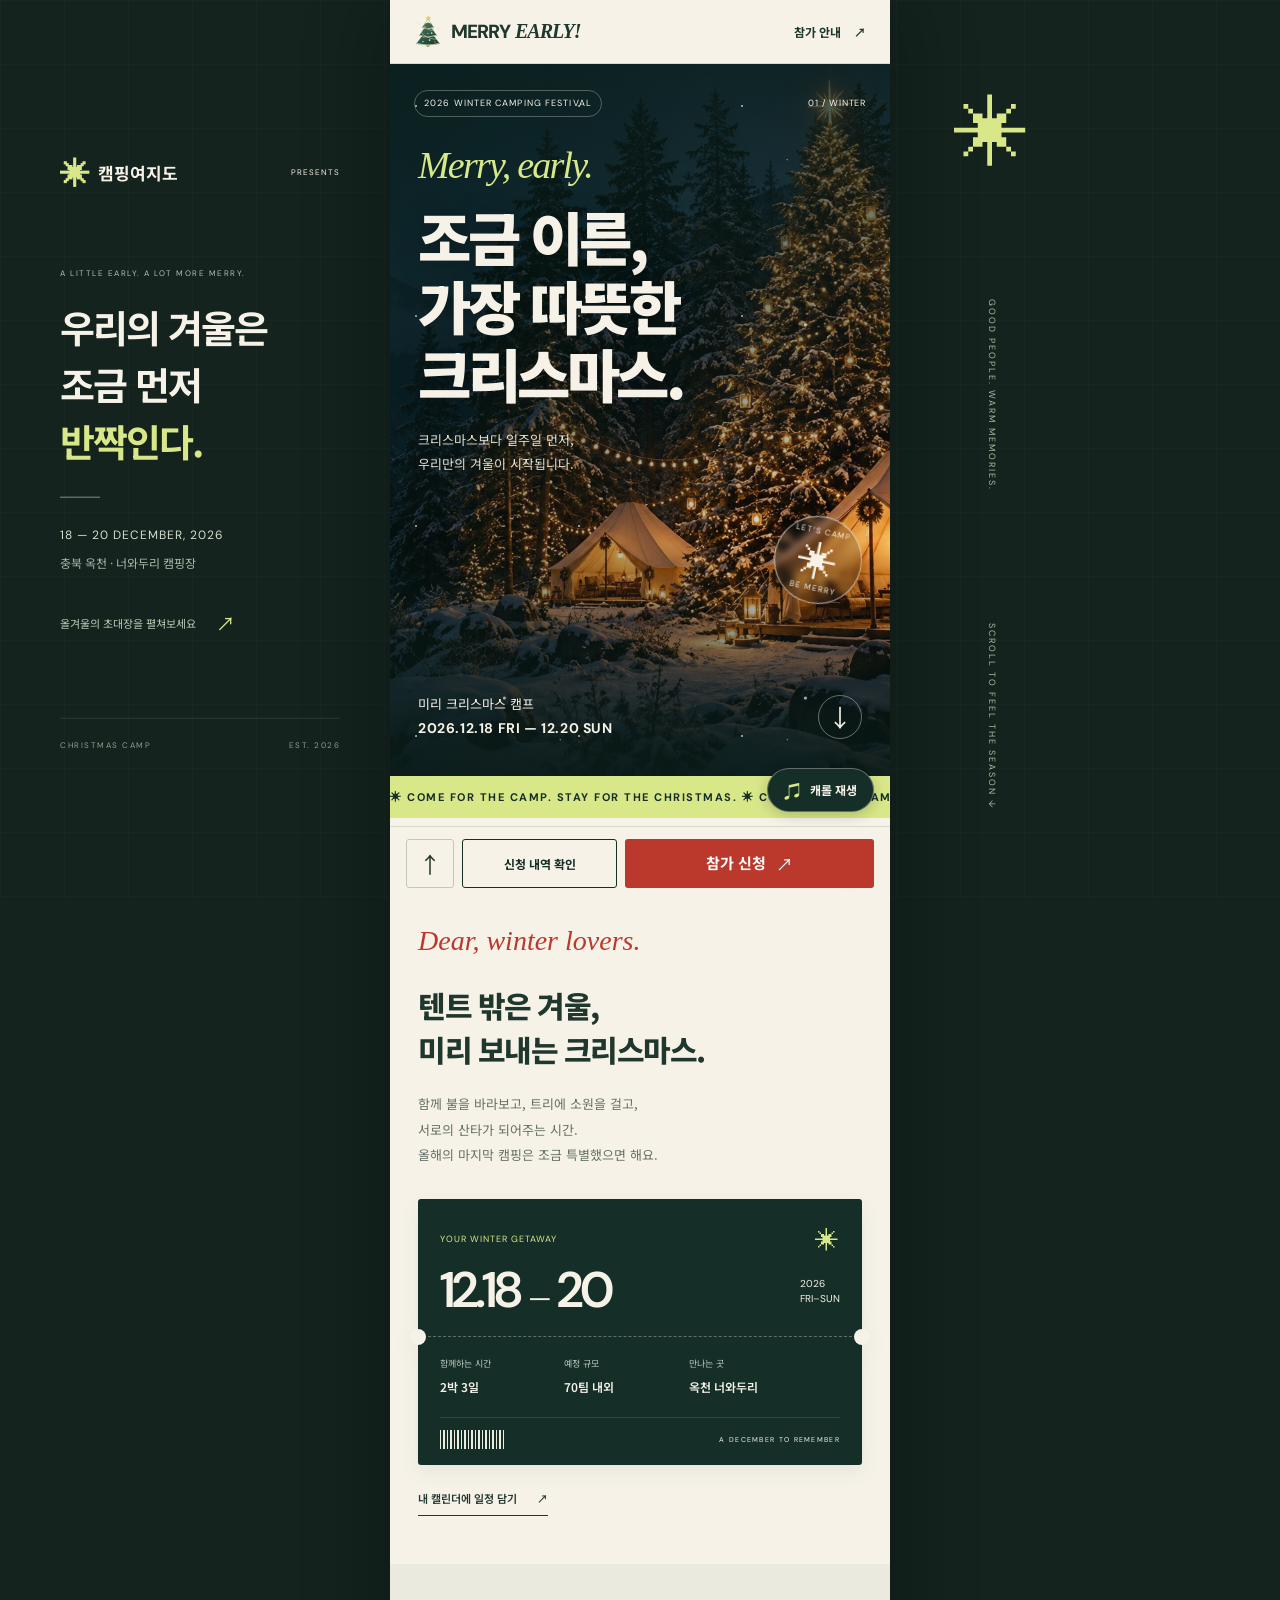
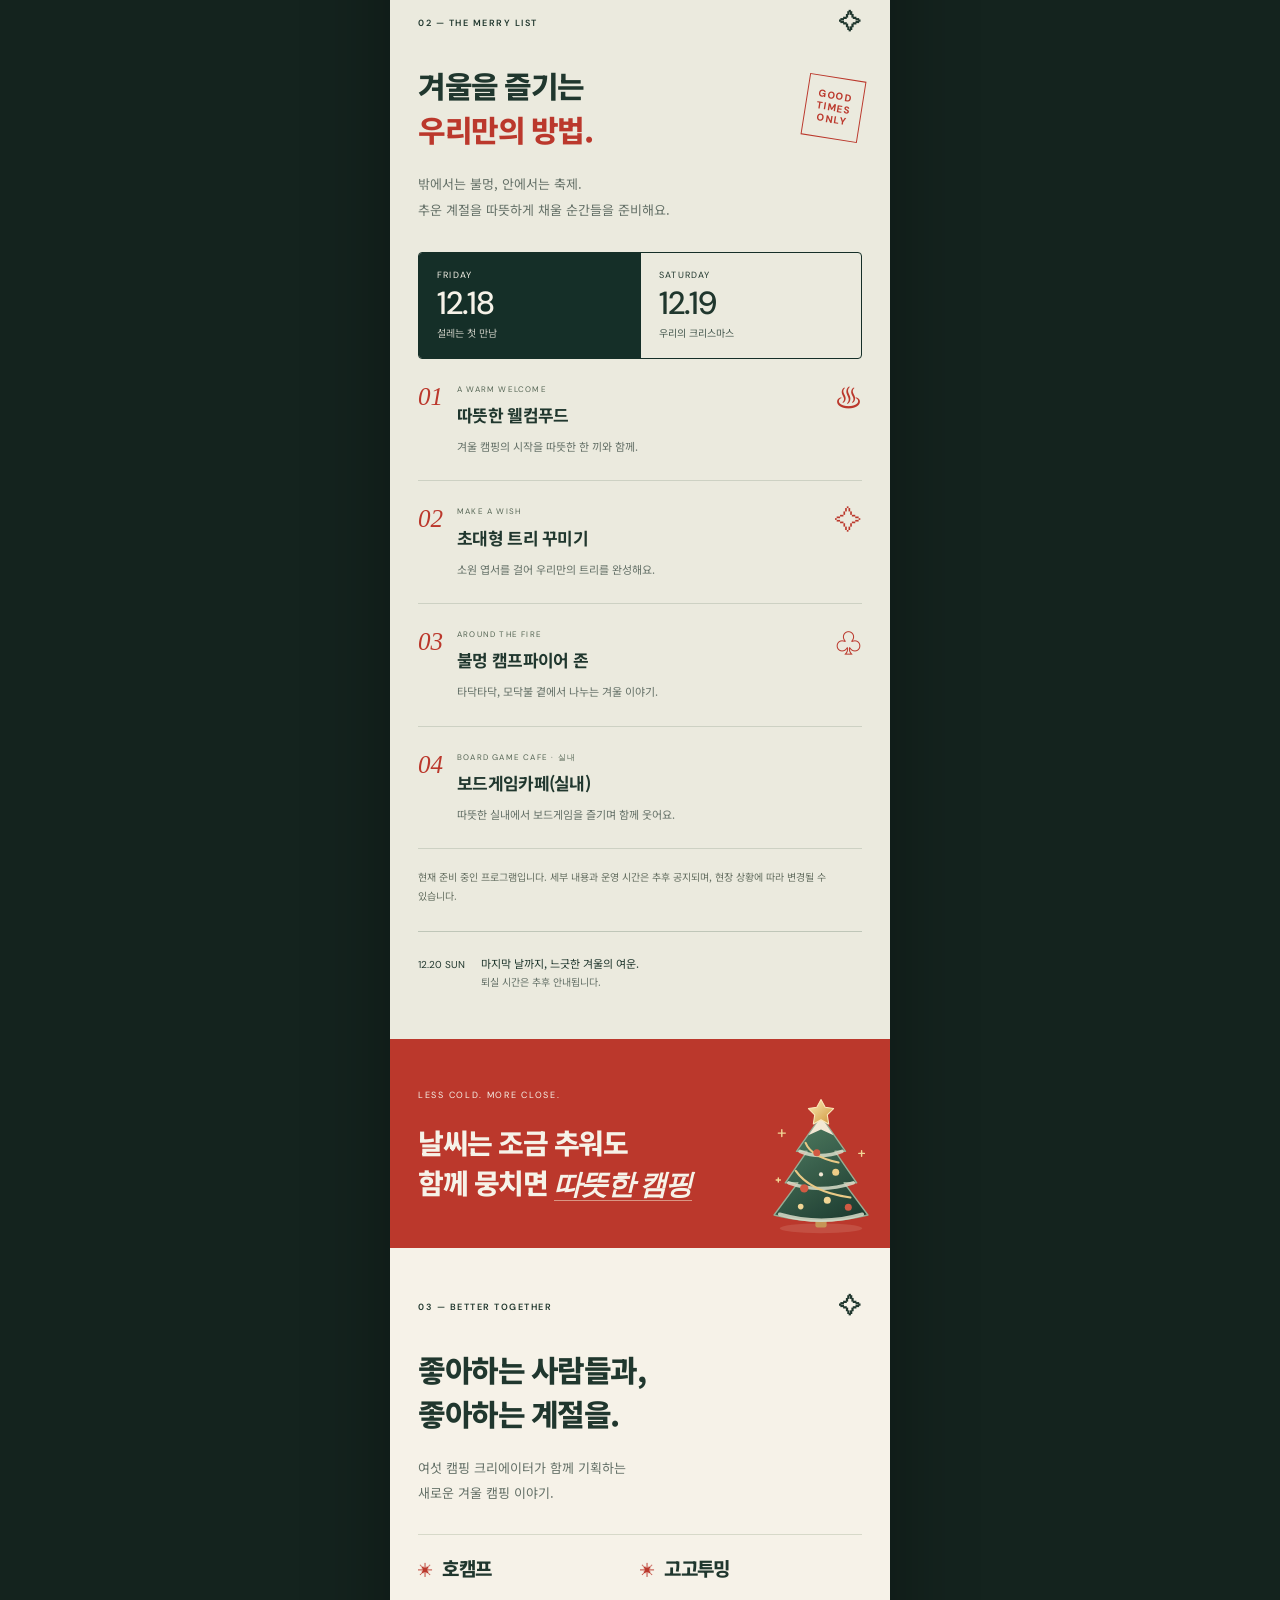
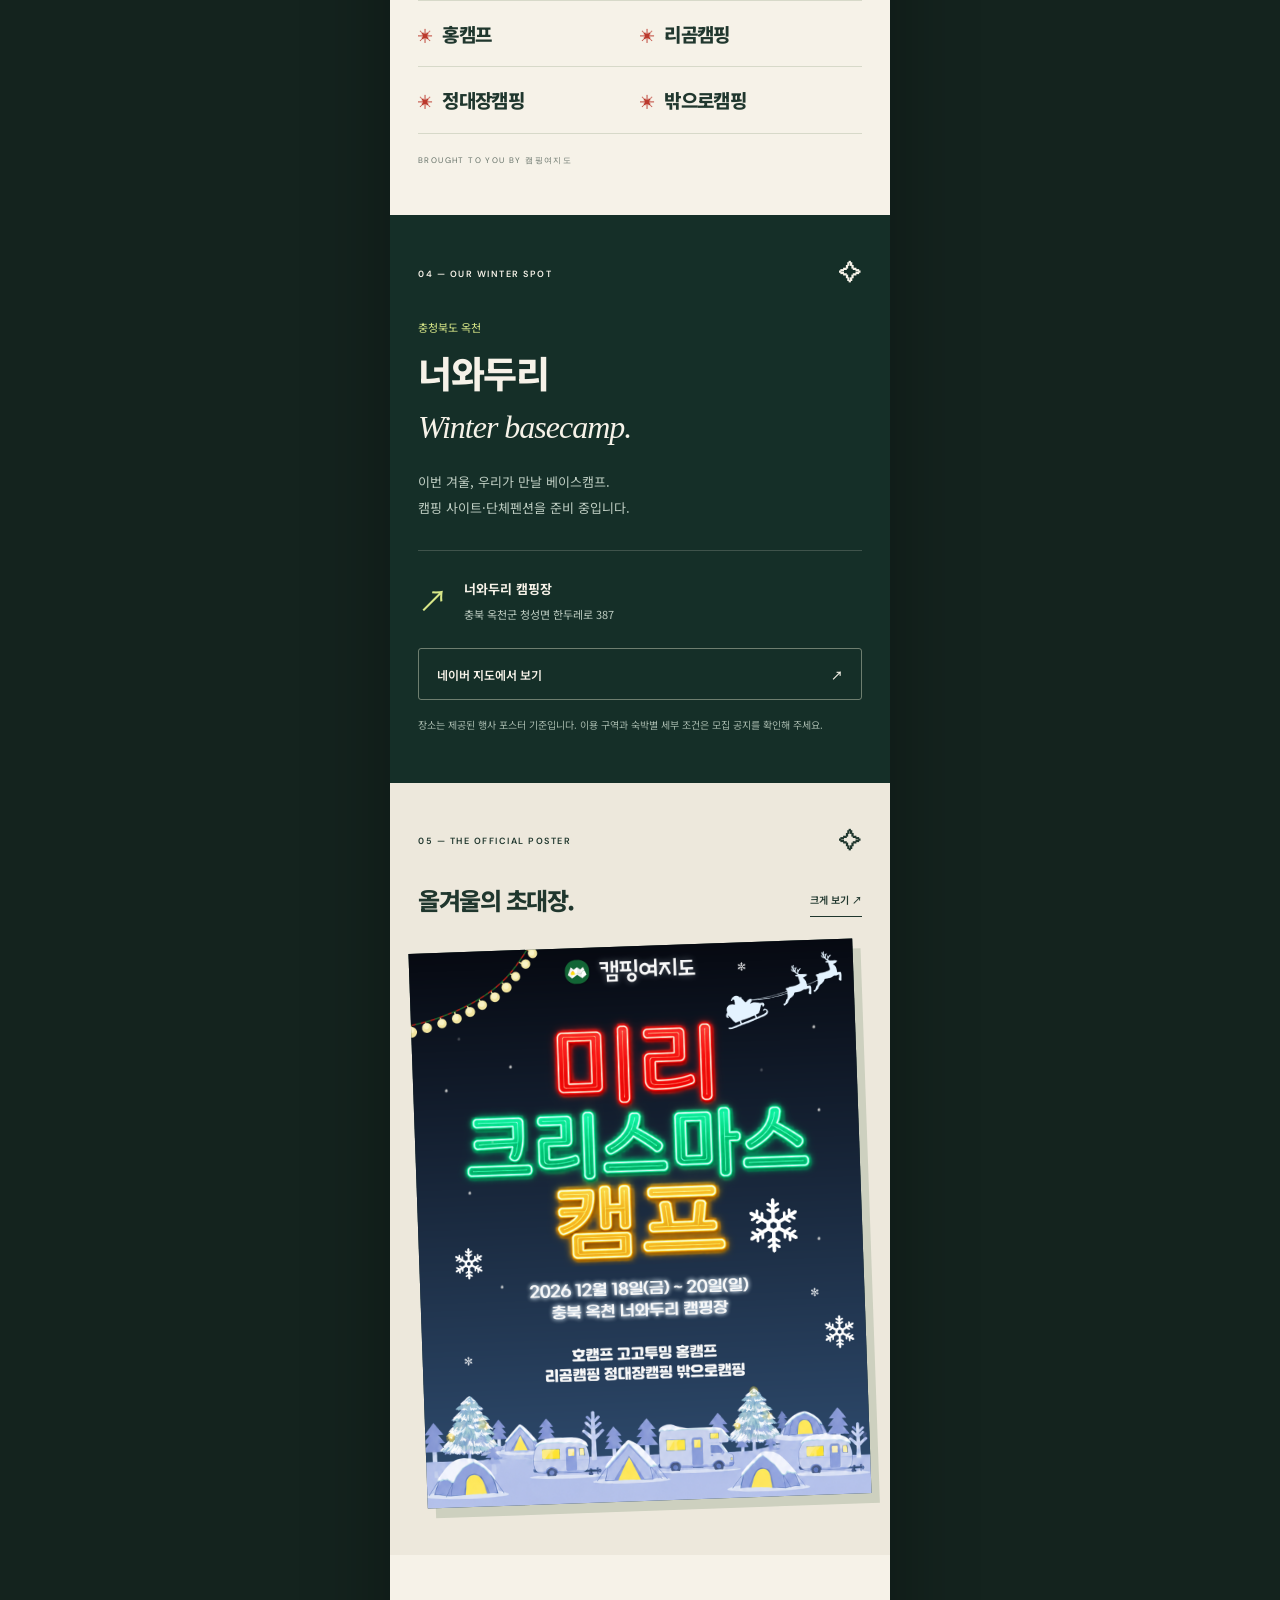
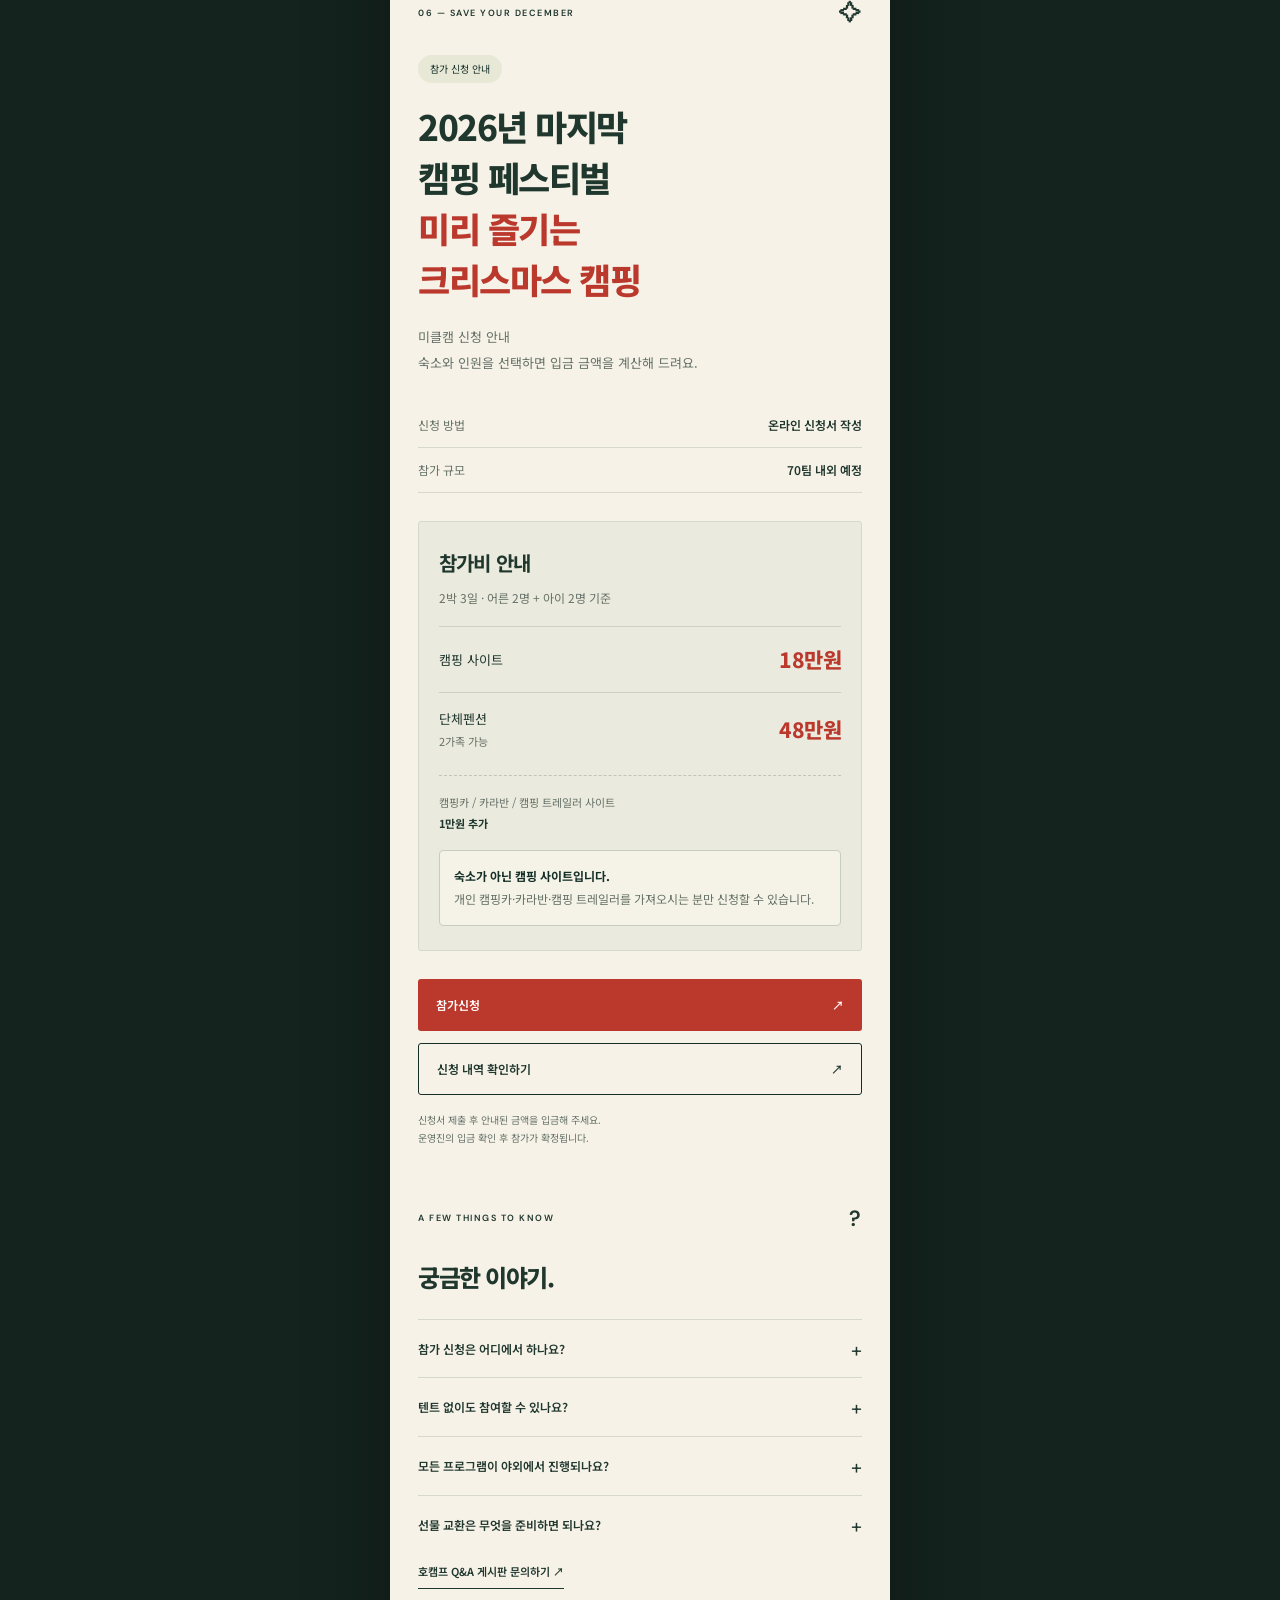
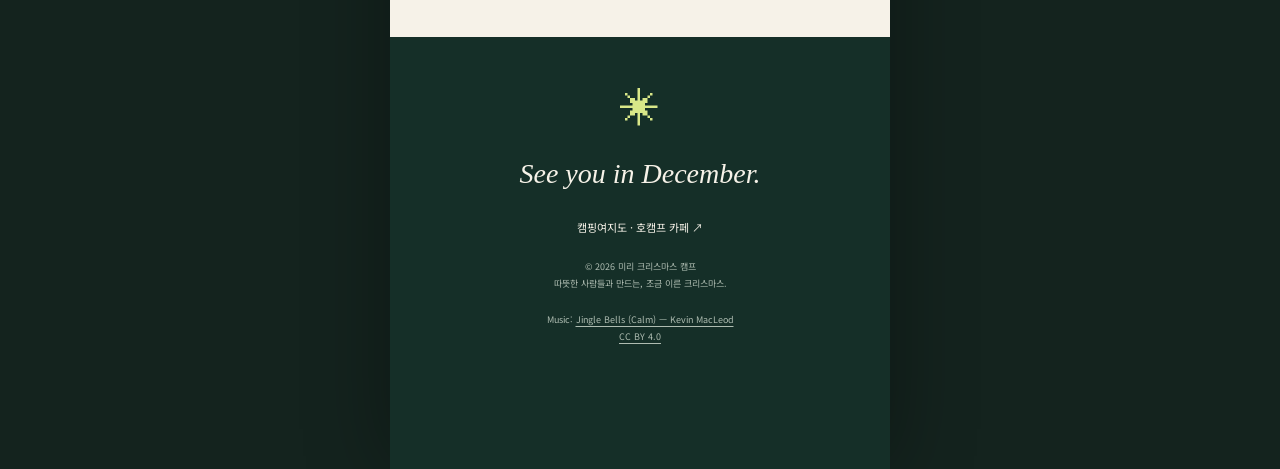
==== commit be91cdef: "Update expected camp attendance to around 70 teams" ====
--- a/index.html
+++ b/index.html
@@ -26,7 +26,7 @@
 </section>
 <div class="ribbon" aria-hidden="true"><div>✳︎ COME FOR THE CAMP. STAY FOR THE CHRISTMAS. ✳︎ COME FOR THE CAMP. STAY FOR THE CHRISTMAS.</div></div>
 <section class="invitation section" id="invitation"><div class="section-label"><span>01 — THE INVITATION</span><span>✧</span></div><p class="serif intro-serif">Dear, winter lovers.</p><h2>텐트 밖은 겨울,<br>미리 보내는 크리스마스.</h2><p class="body-copy">함께 불을 바라보고, 트리에 소원을 걸고,<br>서로의 산타가 되어주는 시간.<br>올해의 마지막 캠핑은 조금 특별했으면 해요.</p>
-<div class="ticket"><div class="ticket-top"><span class="mono">YOUR WINTER GETAWAY</span><span>✳︎</span></div><div class="ticket-date"><strong>12.18<span>—</span>20</strong><span class="mono">2026<br>FRI–SUN</span></div><div class="ticket-dash"></div><dl class="ticket-info"><div><dt>함께하는 시간</dt><dd>2박 3일</dd></div><div><dt>예정 규모</dt><dd>60팀 내외</dd></div><div><dt>만나는 곳</dt><dd>옥천 너와두리</dd></div></dl><div class="ticket-bottom"><span class="barcode" aria-hidden="true"></span><span class="mono">A DECEMBER TO REMEMBER</span></div></div><a class="text-link" href="assets/camp.ics" download>내 캘린더에 일정 담기 <span aria-hidden="true">↗</span></a></section>
+<div class="ticket"><div class="ticket-top"><span class="mono">YOUR WINTER GETAWAY</span><span>✳︎</span></div><div class="ticket-date"><strong>12.18<span>—</span>20</strong><span class="mono">2026<br>FRI–SUN</span></div><div class="ticket-dash"></div><dl class="ticket-info"><div><dt>함께하는 시간</dt><dd>2박 3일</dd></div><div><dt>예정 규모</dt><dd>70팀 내외</dd></div><div><dt>만나는 곳</dt><dd>옥천 너와두리</dd></div></dl><div class="ticket-bottom"><span class="barcode" aria-hidden="true"></span><span class="mono">A DECEMBER TO REMEMBER</span></div></div><a class="text-link" href="assets/camp.ics" download>내 캘린더에 일정 담기 <span aria-hidden="true">↗</span></a></section>
 <section class="program section" id="program"><div class="section-label"><span>02 — THE MERRY LIST</span><span>✧</span></div><div class="program-heading"><h2>겨울을 즐기는<br><em>우리만의 방법.</em></h2><span class="tiny-stamp">GOOD<br>TIMES<br>ONLY</span></div><p class="body-copy">밖에서는 불멍, 안에서는 축제.<br>추운 계절을 따뜻하게 채울 순간들을 준비해요.</p>
 <div class="day-tabs" role="tablist" aria-label="날짜별 프로그램"><button id="tab-friday" role="tab" aria-selected="true" aria-controls="day-friday" tabindex="0"><small>FRIDAY</small><strong>12.18</strong><span>설레는 첫 만남</span></button><button id="tab-saturday" role="tab" aria-selected="false" aria-controls="day-saturday" tabindex="-1"><small>SATURDAY</small><strong>12.19</strong><span>우리의 크리스마스</span></button></div>
 <div id="day-friday" role="tabpanel" aria-labelledby="tab-friday" tabindex="0" class="day-panel">
@@ -36,7 +36,7 @@
 <article class="program-item"><span class="program-no">04</span><div><span class="mono category">BOARD GAME CAFE · 실내</span><h3>보드게임카페(실내)</h3><p>따뜻한 실내에서 보드게임을 즐기며 함께 웃어요.</p></div></article></div>
 <div id="day-saturday" role="tabpanel" aria-labelledby="tab-saturday" tabindex="0" class="day-panel" hidden>
 <article class="program-item"><span class="program-no">01</span><div><span class="mono category">PLAY TOGETHER · 실내</span><h3>미니운동회</h3><p>함께 웃고 움직이며 겨울의 온도를 높여요.</p></div></article>
-<article class="program-item"><span class="program-no">02</span><div><span class="mono category">CHRISTMAS FINDS · 실내</span><h3>크리스마스 마켓</h3><p>구경하는 재미까지 가득한 작은 크리스마스.</p></div></article>
+<article class="program-item"><span class="program-no">02</span><div><span class="mono category">CHRISTMAS FINDS · 실내</span><h3>크리스마스 마켓 by cestmavie</h3><p>참가자들이 함께하는 크리스마스 벼룩시장</p></div></article>
 <article class="program-item"><span class="program-no">03</span><div><span class="mono category">THE TABLE IS READY</span><h3>BBQ 파티</h3><p>맛있는 음식과 함께 무르익는 캠핑의 밤.</p></div></article>
 <article class="program-item"><span class="program-no">04</span><div><span class="mono category">A LITTLE MAGIC · 실내</span><h3>마술 공연</h3><p>아이도 어른도, 함께 놀라는 마법 같은 순간.</p></div></article>
 <article class="program-item"><span class="program-no">05</span><div><span class="mono category">BE SOMEONE’S SANTA</span><h3>크리스마스 선물 교환</h3><p>서로의 산타가 되어 마음을 나눠요.</p></div></article>
@@ -47,7 +47,7 @@
 <section class="hosts section" id="hosts"><div class="section-label"><span>03 — BETTER TOGETHER</span><span>✧</span></div><h2>좋아하는 사람들과,<br>좋아하는 계절을.</h2><p class="body-copy">여섯 캠핑 크리에이터가 함께 기획하는<br>새로운 겨울 캠핑 이야기.</p><ul class="host-list"><li>호캠프</li><li>고고투밍</li><li>홍캠프</li><li>리곰캠핑</li><li>정대장캠핑</li><li>밖으로캠핑</li></ul><p class="host-credit mono">BROUGHT TO YOU BY 캠핑여지도</p></section>
 <section class="venue section" id="venue"><div class="section-label"><span>04 — OUR WINTER SPOT</span><span>✧</span></div><span class="venue-label">충청북도 옥천</span><h2>너와두리<br><span class="serif">Winter basecamp.</span></h2><p class="body-copy">이번 겨울, 우리가 만날 베이스캠프.<br>캠핑 사이트·단체펜션을 준비 중입니다.</p><div class="venue-address"><span aria-hidden="true">↗</span><div><strong>너와두리 캠핑장</strong><p>충북 옥천군 청성면 한두레로 387</p></div></div><a class="button button-outline" href="https://map.naver.com/p/search/%EB%84%88%EC%99%80%EB%91%90%EB%A6%AC%EC%BA%A0%ED%95%91%EC%9E%A5" target="_blank" rel="noopener noreferrer">네이버 지도에서 보기 <span aria-hidden="true">↗</span></a><p class="fine-print">장소는 제공된 행사 포스터 기준입니다. 이용 구역과 숙박별 세부 조건은 모집 공지를 확인해 주세요.</p></section>
 <section class="poster-section section"><div class="section-label"><span>05 — THE OFFICIAL POSTER</span><span>✧</span></div><div class="poster-heading"><h2>올겨울의 초대장.</h2><button class="text-link" id="poster-open" type="button">크게 보기 ↗</button></div><button class="poster-button" type="button" aria-label="공식 포스터 크게 보기"><img src="assets/poster-20261102.png" alt="미리 크리스마스 캠프 공식 포스터. 2026년 12월 18일부터 20일까지, 충북 옥천 너와두리 캠핑장. 호캠프·고고투밍·홍캠프·리곰캠핑·정대장캠핑·밖으로캠핑과 함께합니다." width="1080" height="1350" loading="lazy"></button></section>
-<section class="join section" id="join"><div class="section-label"><span>06 — SAVE YOUR DECEMBER</span><span>✧</span></div><span class="join-badge">참가 신청 안내</span><h2>2026년 마지막<br>캠핑 페스티벌<br><em>미리 즐기는<br>크리스마스 캠핑</em></h2><p class="body-copy">미클캠 신청 안내<br>숙소와 인원을 선택하면 입금 금액을 계산해 드려요.</p><dl class="join-details"><div><dt>신청 방법</dt><dd>온라인 신청서 작성</dd></div><div><dt>참가 규모</dt><dd>60팀 내외 예정</dd></div></dl><div class="participation-fees"><h3>참가비 안내</h3><p class="fee-basis">2박 3일 · 어른 2명 + 아이 2명 기준</p><dl class="fee-list"><div><dt>캠핑 사이트</dt><dd>18만원</dd></div><div><dt>단체펜션 <small>2가족 가능</small></dt><dd>48만원</dd></div></dl><p class="fee-extra">캠핑카 / 카라반 / 캠핑 트레일러 사이트<br><strong>1만원 추가</strong></p><p class="own-vehicle-notice"><strong>숙소가 아닌 캠핑 사이트입니다.</strong><br>개인 캠핑카·카라반·캠핑 트레일러를 가져오시는 분만 신청할 수 있습니다.</p></div><a class="button button-red" href="register.html">참가신청 <span aria-hidden="true">↗</span></a><a class="button lookup-link" href="application.html">신청 내역 확인하기 <span aria-hidden="true">↗</span></a><p class="fine-print">신청서 제출 후 안내된 금액을 입금해 주세요.<br>운영진의 입금 확인 후 참가가 확정됩니다.</p></section>
+<section class="join section" id="join"><div class="section-label"><span>06 — SAVE YOUR DECEMBER</span><span>✧</span></div><span class="join-badge">참가 신청 안내</span><h2>2026년 마지막<br>캠핑 페스티벌<br><em>미리 즐기는<br>크리스마스 캠핑</em></h2><p class="body-copy">미클캠 신청 안내<br>숙소와 인원을 선택하면 입금 금액을 계산해 드려요.</p><dl class="join-details"><div><dt>신청 방법</dt><dd>온라인 신청서 작성</dd></div><div><dt>참가 규모</dt><dd>70팀 내외 예정</dd></div></dl><div class="participation-fees"><h3>참가비 안내</h3><p class="fee-basis">2박 3일 · 어른 2명 + 아이 2명 기준</p><dl class="fee-list"><div><dt>캠핑 사이트</dt><dd>18만원</dd></div><div><dt>단체펜션 <small>2가족 가능</small></dt><dd>48만원</dd></div></dl><p class="fee-extra">캠핑카 / 카라반 / 캠핑 트레일러 사이트<br><strong>1만원 추가</strong></p><p class="own-vehicle-notice"><strong>숙소가 아닌 캠핑 사이트입니다.</strong><br>개인 캠핑카·카라반·캠핑 트레일러를 가져오시는 분만 신청할 수 있습니다.</p></div><a class="button button-red" href="register.html">참가신청 <span aria-hidden="true">↗</span></a><a class="button lookup-link" href="application.html">신청 내역 확인하기 <span aria-hidden="true">↗</span></a><p class="fine-print">신청서 제출 후 안내된 금액을 입금해 주세요.<br>운영진의 입금 확인 후 참가가 확정됩니다.</p></section>
 <section class="faq section"><div class="section-label"><span>A FEW THINGS TO KNOW</span><span>?</span></div><h2>궁금한 이야기.</h2><details><summary>참가 신청은 어디에서 하나요?</summary><p>위의 참가 신청 버튼에서 신청서를 작성할 수 있습니다. 숙소와 인원을 선택하면 입금 예정 금액을 확인할 수 있습니다. 신청서 제출 후 입금 안내를 확인해 주세요.</p></details><details><summary>텐트 없이도 참여할 수 있나요?</summary><p>텐트 없이 이용할 수 있는 단체펜션은 48만원입니다. 단체펜션은 2가족 이용이 가능합니다. 숙박별 수량과 예약 조건은 모집 공지를 확인해 주세요.</p><p>부득이하게 자녀 나이가 어려 숙소가 필요한 경우 호캠프 Q&amp;A 게시판으로 문의 부탁드려요.<br><a class="text-link" href="https://cafe.naver.com/f-e/cafes/30946666/menus/34?viewType=L" target="_blank" rel="noopener noreferrer">호캠프 Q&amp;A 게시판 문의하기 ↗</a></p></details><details><summary>모든 프로그램이 야외에서 진행되나요?</summary><p>보드게임카페는 1일차와 2일차 모두 실내에서 진행됩니다. 미니운동회, 크리스마스 마켓, 마술 공연도 실내 프로그램으로 준비 중입니다. 캠프파이어 등 야외 프로그램도 함께 진행할 예정입니다.</p></details><details><summary>선물 교환은 무엇을 준비하면 되나요?</summary><p>자녀 1명당 1만원 상당의 선물을 내용물이 보이지 않게 포장 부탁드립니다.</p></details><p><a class="text-link" href="https://cafe.naver.com/f-e/cafes/30946666/menus/34?viewType=L" target="_blank" rel="noopener noreferrer">호캠프 Q&amp;A 게시판 문의하기 ↗</a></p></section>
 </main>
 <footer class="footer"><span class="footer-star" aria-hidden="true">✳︎</span><p class="serif">See you in December.</p><a href="https://cafe.naver.com/hocamp" target="_blank" rel="noopener noreferrer">캠핑여지도 · 호캠프 카페 ↗</a><small>© 2026 미리 크리스마스 캠프<br>따뜻한 사람들과 만드는, 조금 이른 크리스마스.</small><p class="music-credit">Music: <a href="https://incompetech.com/music/royalty-free/index.html?isrc=USUAN1100188" target="_blank" rel="noopener noreferrer">Jingle Bells (Calm) — Kevin MacLeod</a><br><a href="https://creativecommons.org/licenses/by/4.0/" target="_blank" rel="noopener noreferrer">CC BY 4.0</a></p></footer>
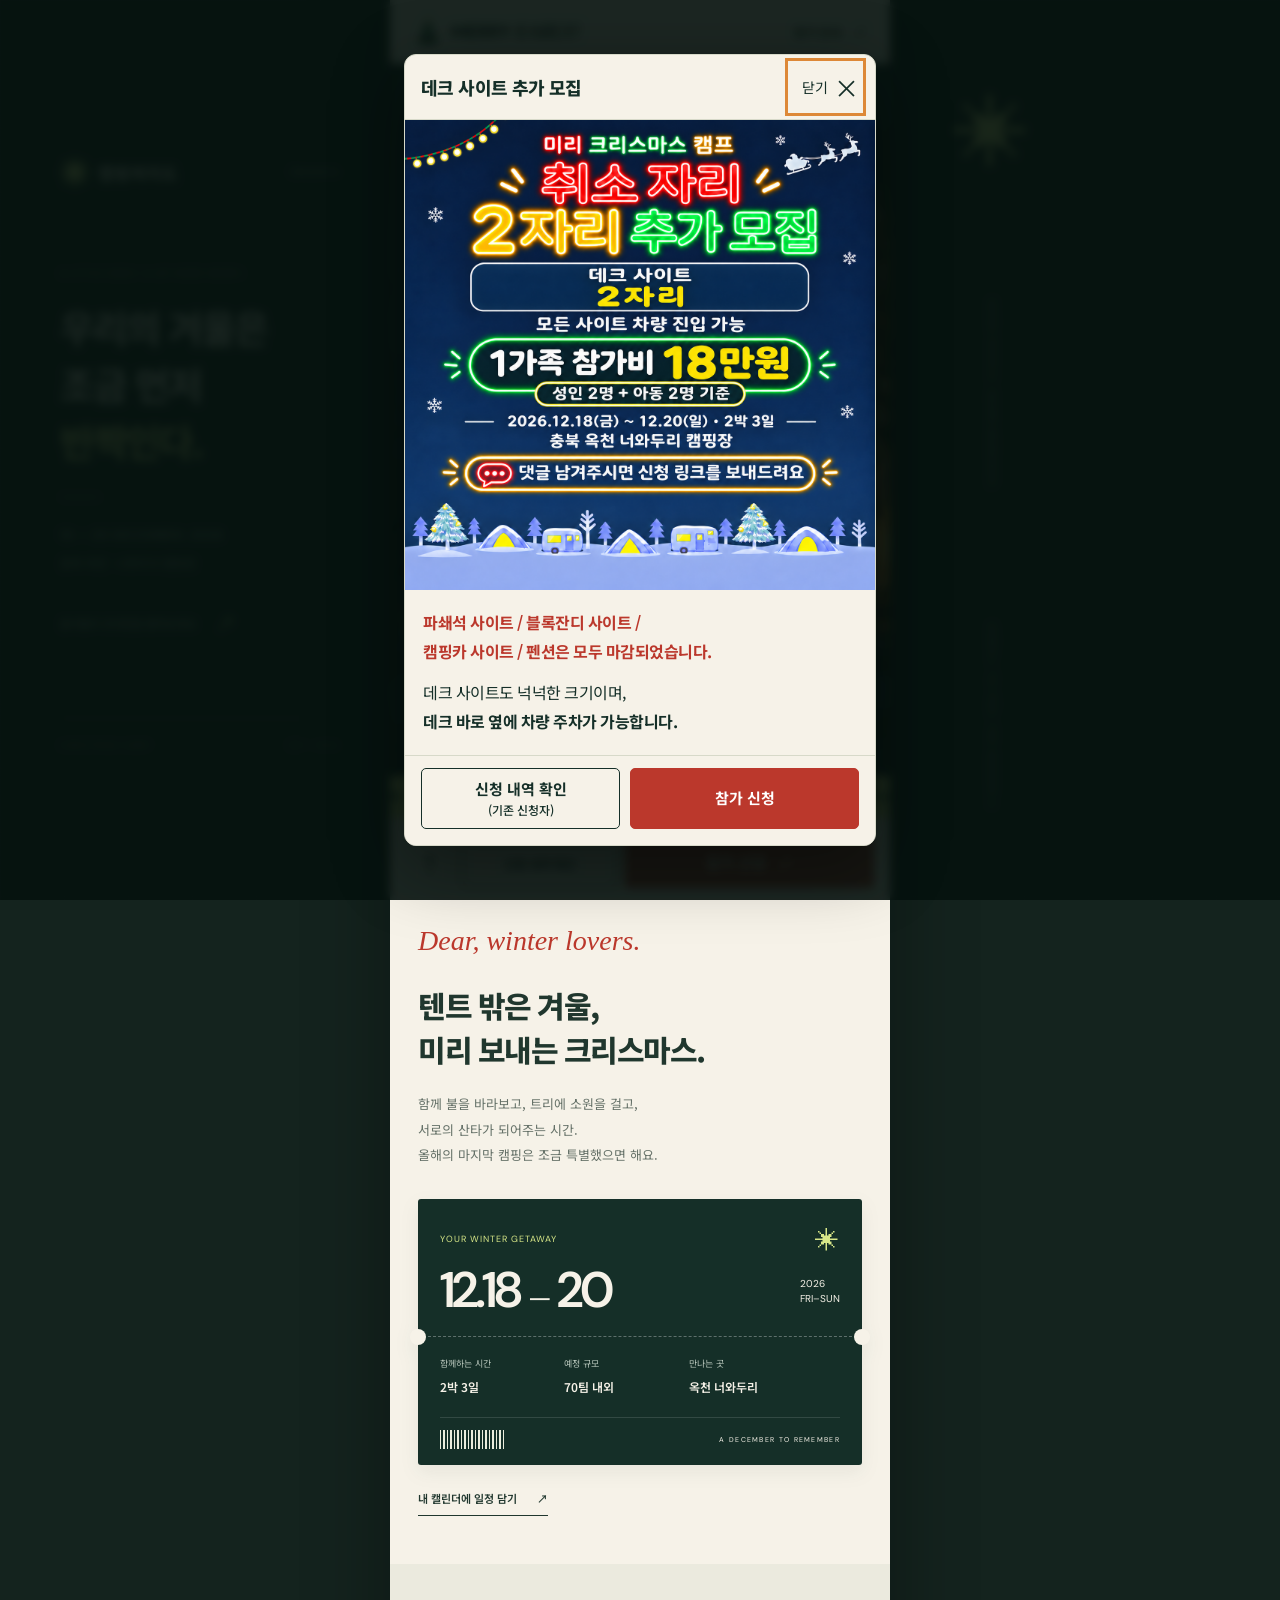
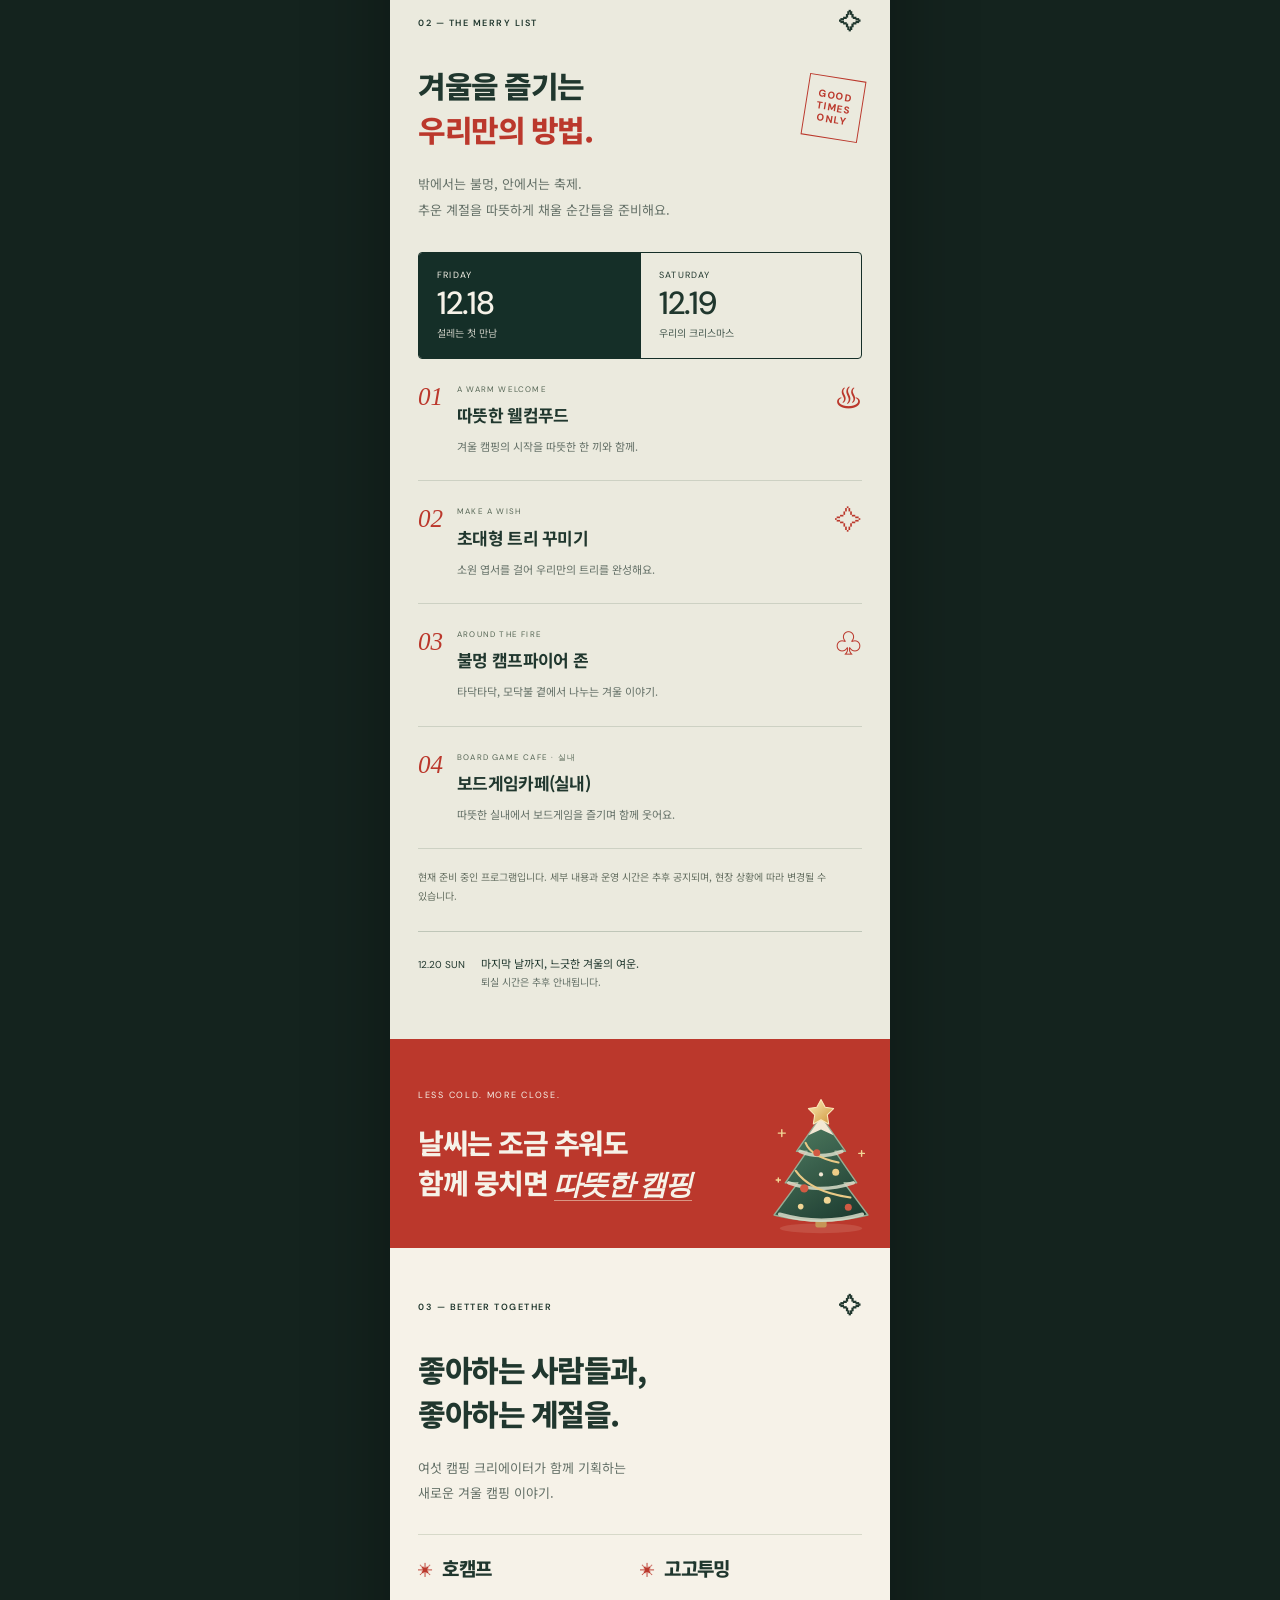
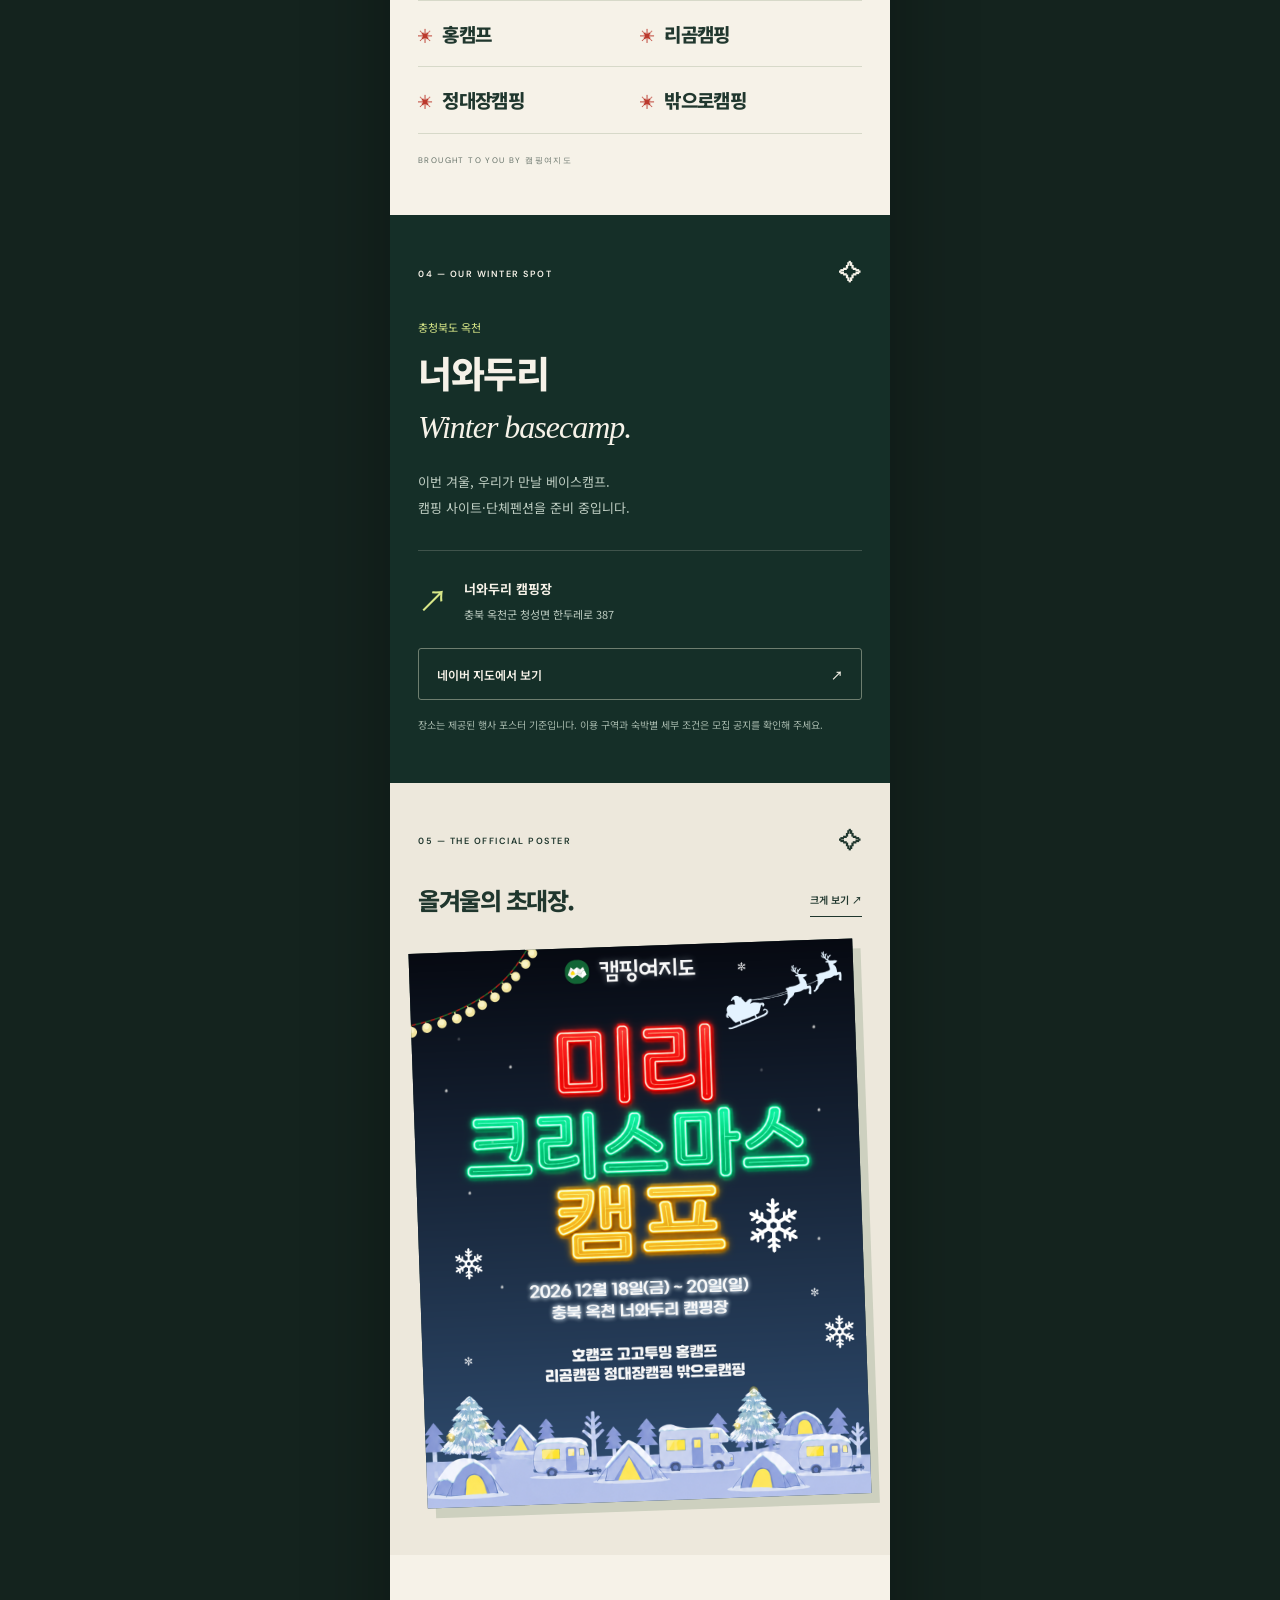
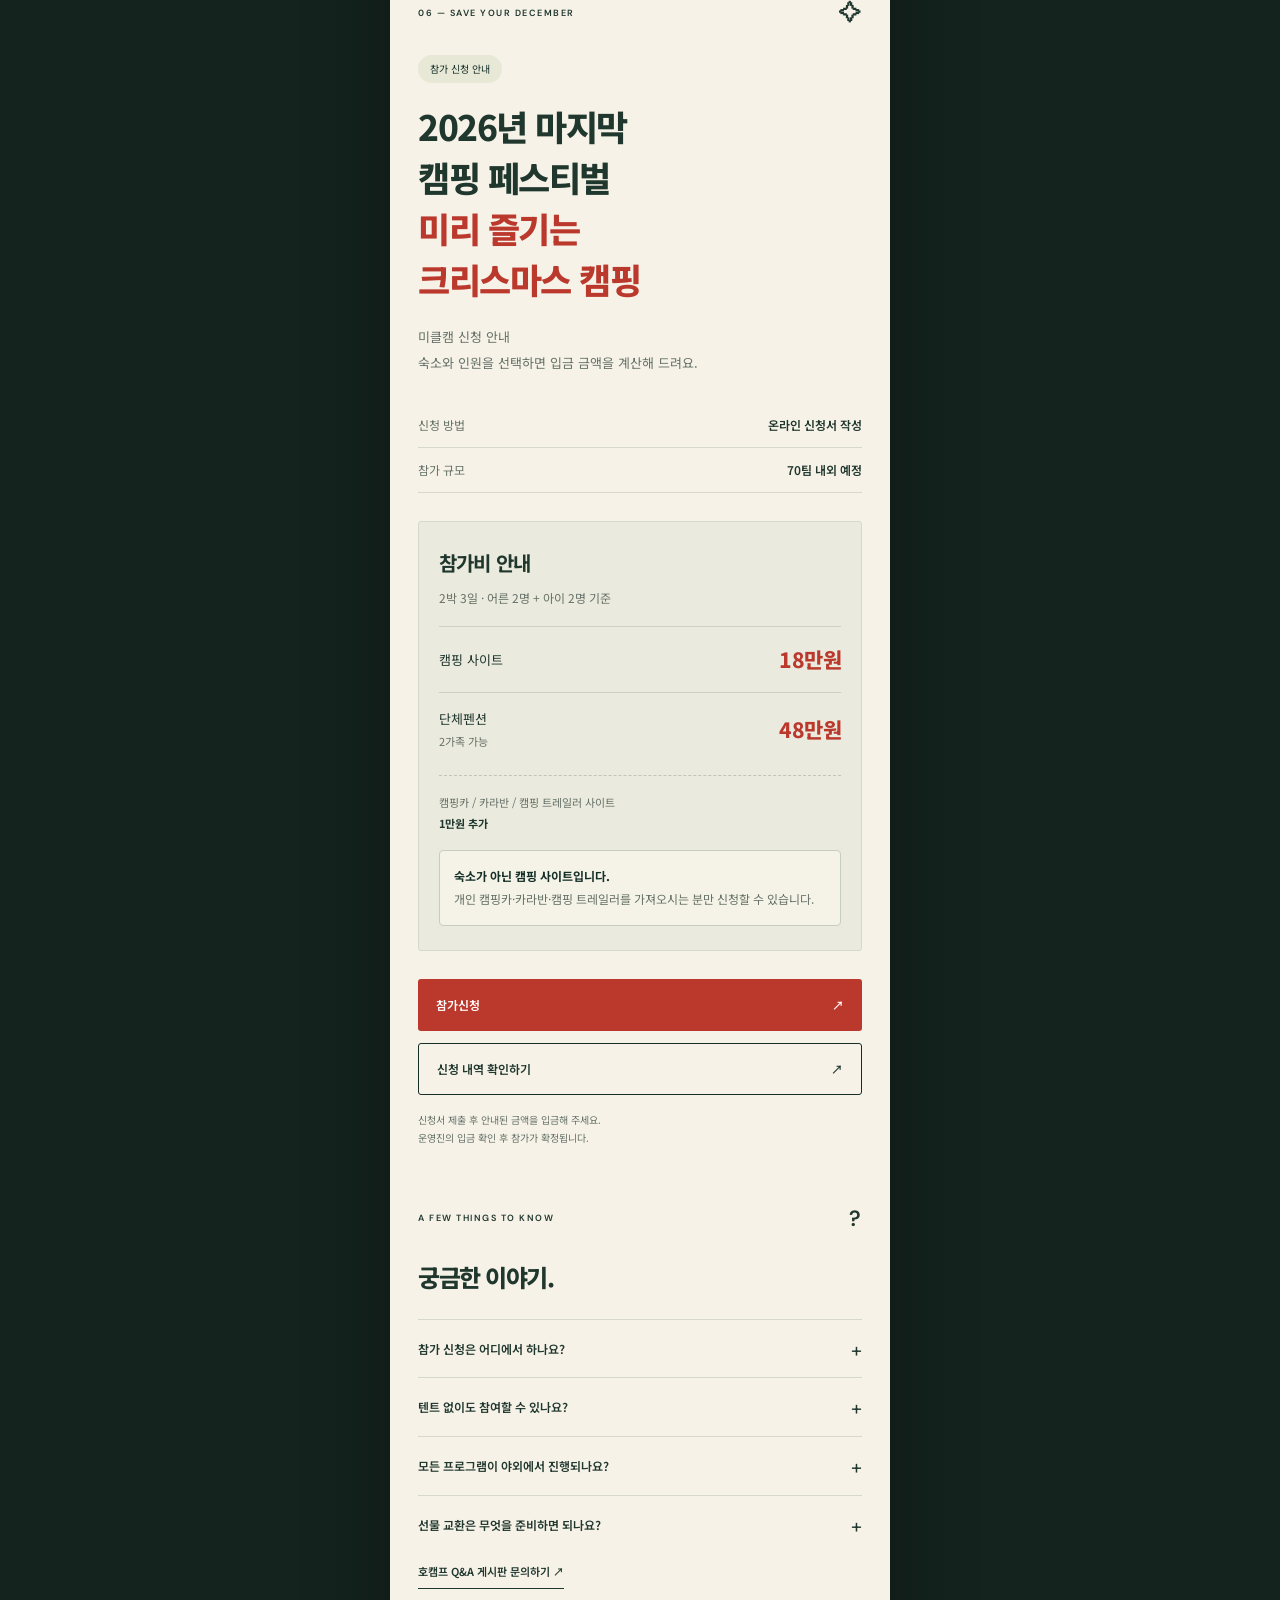
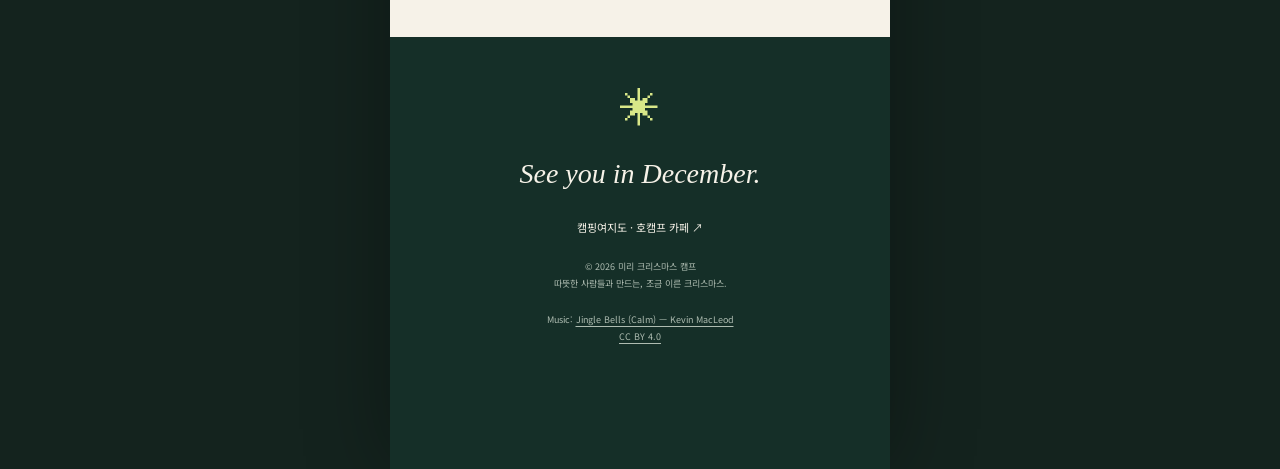
==== commit cd3fe1bb: "Show deck recruitment availability popup on homepage" ====
--- a/index.html
+++ b/index.html
@@ -5,7 +5,7 @@
 <title>미리 크리스마스 캠프 — 2026.12.18–20</title>
 <meta name="description" content="조금 이른, 가장 따뜻한 크리스마스. 2026년 12월 18–20일 충북 옥천 너와두리 캠핑장에서 함께하는 겨울 캠핑.">
 <meta property="og:title" content="미리 크리스마스 캠프 · 12.18–20"><meta property="og:description" content="크리스마스보다 일주일 먼저, 우리만의 겨울이 시작됩니다."><meta property="og:image" content="https://campingmap.github.io/Xmas/assets/poster-20261102.png"><meta property="og:type" content="website">
-<link rel="icon" href="assets/favicon.svg" type="image/svg+xml"><link rel="preload" href="assets/winter-camp.webp" as="image"><link rel="stylesheet" href="style.css?v=20261105-bottom-menu"><script src="app.js?v=20261103-carol" defer></script>
+<link rel="icon" href="assets/favicon.svg" type="image/svg+xml"><link rel="preload" href="assets/winter-camp.webp" as="image"><link rel="stylesheet" href="style.css?v=20261120-availability"><script src="app.js?v=20261120-availability" defer></script>
 </head>
 <body>
 <a class="skip" href="#main">본문으로 바로가기</a>
@@ -57,4 +57,12 @@
 <button id="music-toggle" class="music-toggle" type="button" aria-controls="camp-carol" aria-pressed="false" hidden><span aria-hidden="true">♫</span> <span id="music-label">캐롤 재생</span></button>
 <p id="music-status" class="sr-only" role="status"></p>
 <dialog id="poster-dialog" aria-label="공식 행사 포스터"><button class="dialog-close" type="button" aria-label="포스터 닫기">닫기 ×</button><img src="assets/poster-20261102.png" alt="미리 크리스마스 캠프 공식 포스터" width="1080" height="1350"></dialog>
+<dialog id="availability-dialog" class="availability-dialog" aria-labelledby="availability-title" aria-describedby="availability-description">
+  <div class="availability-heading"><h2 id="availability-title">데크 사이트 추가 모집</h2><button class="availability-close" type="button" aria-label="모집 안내 닫기" autofocus>닫기 <span aria-hidden="true">×</span></button></div>
+  <div class="availability-body">
+    <img class="availability-poster" src="assets/deck-recruitment-20261120.png" alt="미리 크리스마스 캠프 취소 자리 추가 모집. 데크 사이트 2자리, 참가비 18만원, 성인 2명과 아동 2명 기준. 2026년 12월 18일부터 20일까지 충북 옥천 너와두리 캠핑장." width="1254" height="1254">
+    <div class="availability-copy" id="availability-description"><p class="availability-sold-out">파쇄석 사이트 / 블록잔디 사이트 /<br>캠핑카 사이트 / 펜션은 모두 마감되었습니다.</p><p>데크 사이트도 넉넉한 크기이며,<br><strong>데크 바로 옆에 차량 주차가 가능합니다.</strong></p></div>
+  </div>
+  <div class="availability-actions"><a class="availability-lookup" href="application.html">신청 내역 확인<small>(기존 신청자)</small></a><a class="availability-register" href="register.html">참가 신청</a></div>
+</dialog>
 </body></html>
--- a/style.css
+++ b/style.css
@@ -18,3 +18,22 @@
 @media(max-width:360px){.interlude em{display:block;width:max-content}.interlude p{font-size:21px}}
 
 .own-vehicle-notice{font-size:12px;line-height:1.9;color:var(--muted);margin-top:16px;padding:14px;border:1px solid #c6cebc;border-radius:4px;background:#f5f3e7}.own-vehicle-notice strong{color:var(--pine)}.choice-note{display:block;margin-top:7px;font-size:11px;font-weight:400;line-height:1.8;color:var(--muted)}
+
+.availability-dialog{width:min(calc(100% - 24px),472px);max-width:none;max-height:calc(100svh - 24px);padding:0;background:var(--cream);color:var(--pine);border:1px solid #d7d9c9;border-radius:12px;box-shadow:0 20px 70px #0006;overflow:hidden}
+.availability-dialog[open]{display:flex;flex-direction:column}
+.availability-heading{display:flex;align-items:center;justify-content:space-between;gap:12px;padding:10px 16px;flex-shrink:0;border-bottom:1px solid var(--line)}
+.availability-heading h2{font-size:18px;line-height:1.4;letter-spacing:-.6px}
+.availability-close{display:flex;align-items:center;gap:6px;min-height:44px;padding:6px 0 6px 10px;background:transparent;font-size:14px;white-space:nowrap}
+.availability-close span{font-size:25px;line-height:1}
+.availability-body{overflow-y:auto;overscroll-behavior:contain;min-height:0}
+.availability-poster{width:100%;height:auto}
+.availability-copy{padding:18px 18px 20px;font-size:16px;line-height:1.8;letter-spacing:-.5px}
+.availability-copy p+p{margin-top:12px}
+.availability-sold-out{color:var(--red);font-weight:700}
+.availability-actions{display:grid;grid-template-columns:1fr 1.15fr;gap:10px;padding:12px 16px max(16px,env(safe-area-inset-bottom));border-top:1px solid var(--line);background:var(--cream);flex-shrink:0}
+.availability-actions a{display:flex;align-items:center;justify-content:center;flex-direction:column;min-height:58px;padding:9px 6px;border-radius:5px;text-align:center;font-size:15px;font-weight:700;line-height:1.5}
+.availability-lookup{border:1px solid var(--pine);background:var(--cream);color:var(--pine)}
+.availability-lookup small{font-size:12px;font-weight:500}
+.availability-register{border:1px solid var(--red);background:var(--red);color:white}
+.availability-actions a:focus-visible{outline-offset:-4px}
+@media(max-width:360px){.availability-heading{padding-left:12px;padding-right:12px}.availability-heading h2{font-size:16px}.availability-copy{padding:16px 12px;font-size:15px}.availability-actions{padding-left:12px;padding-right:12px;gap:8px}.availability-actions a{font-size:14px}}
